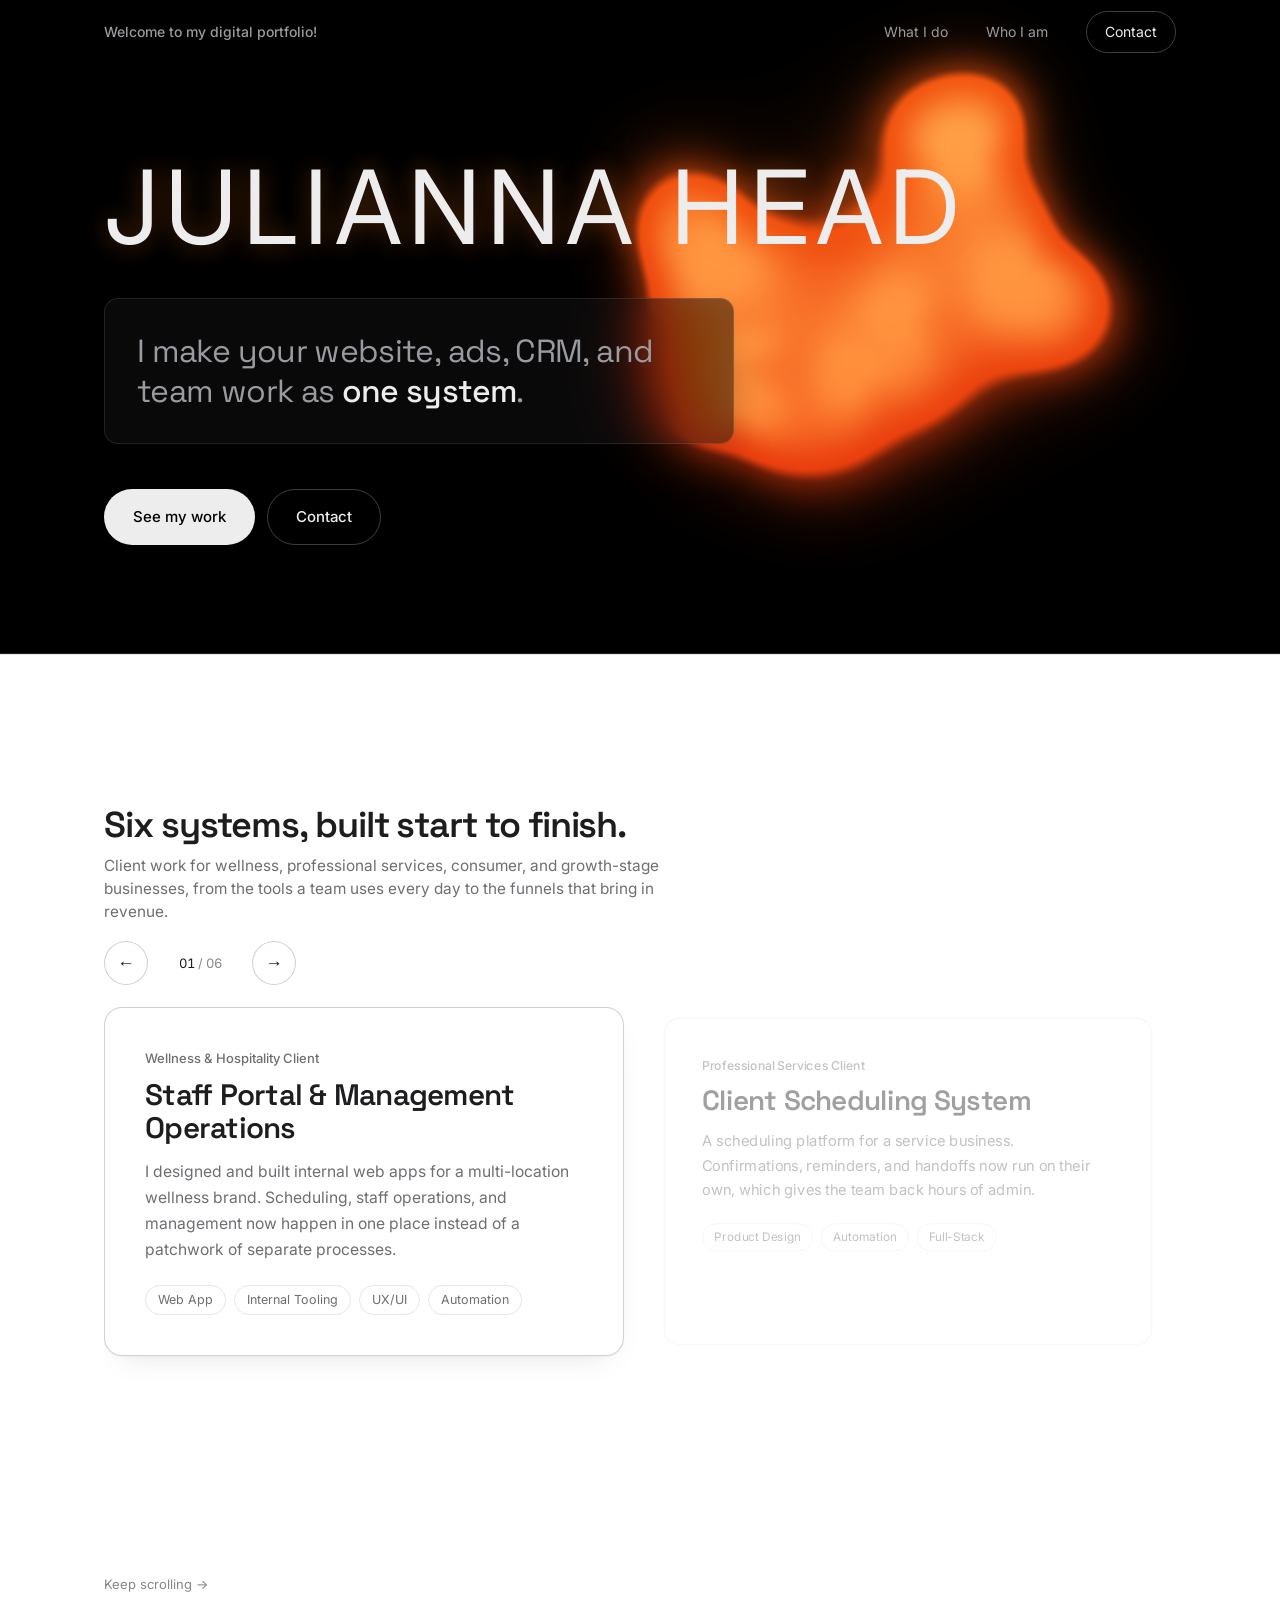
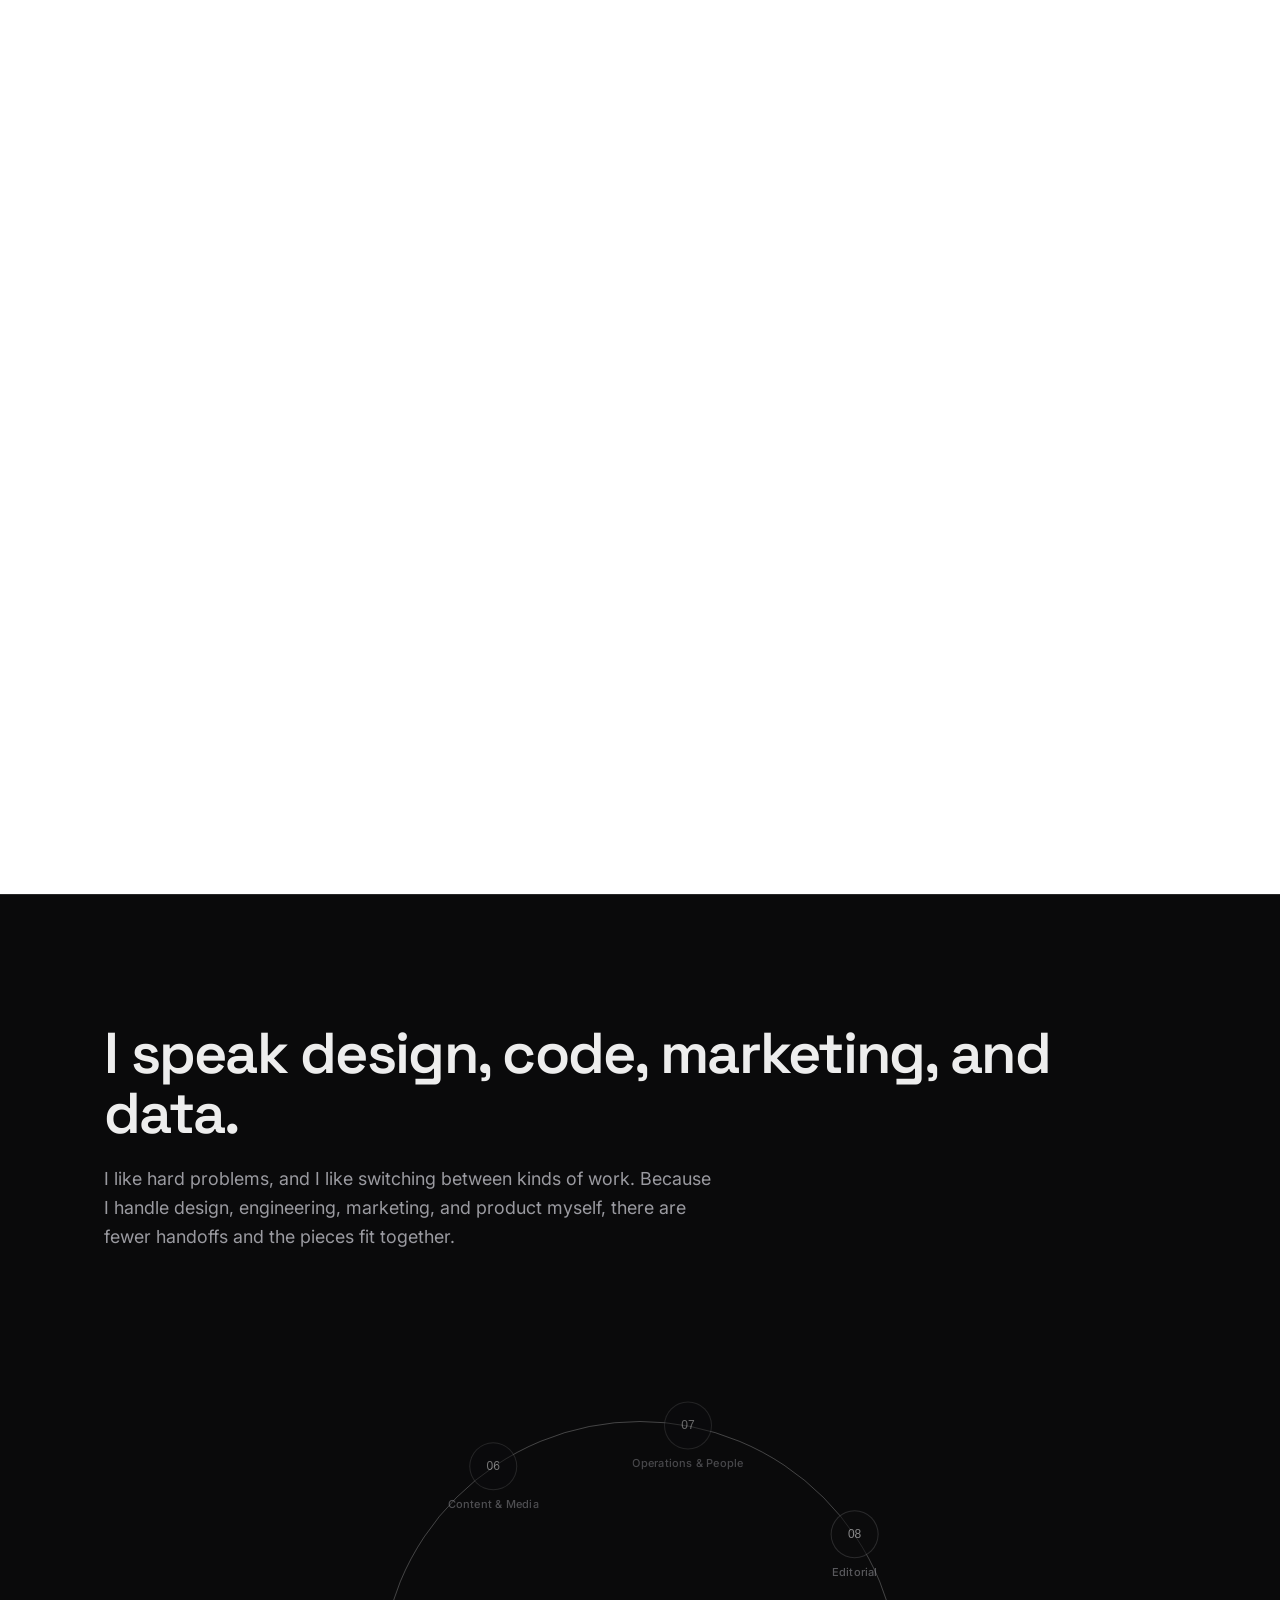
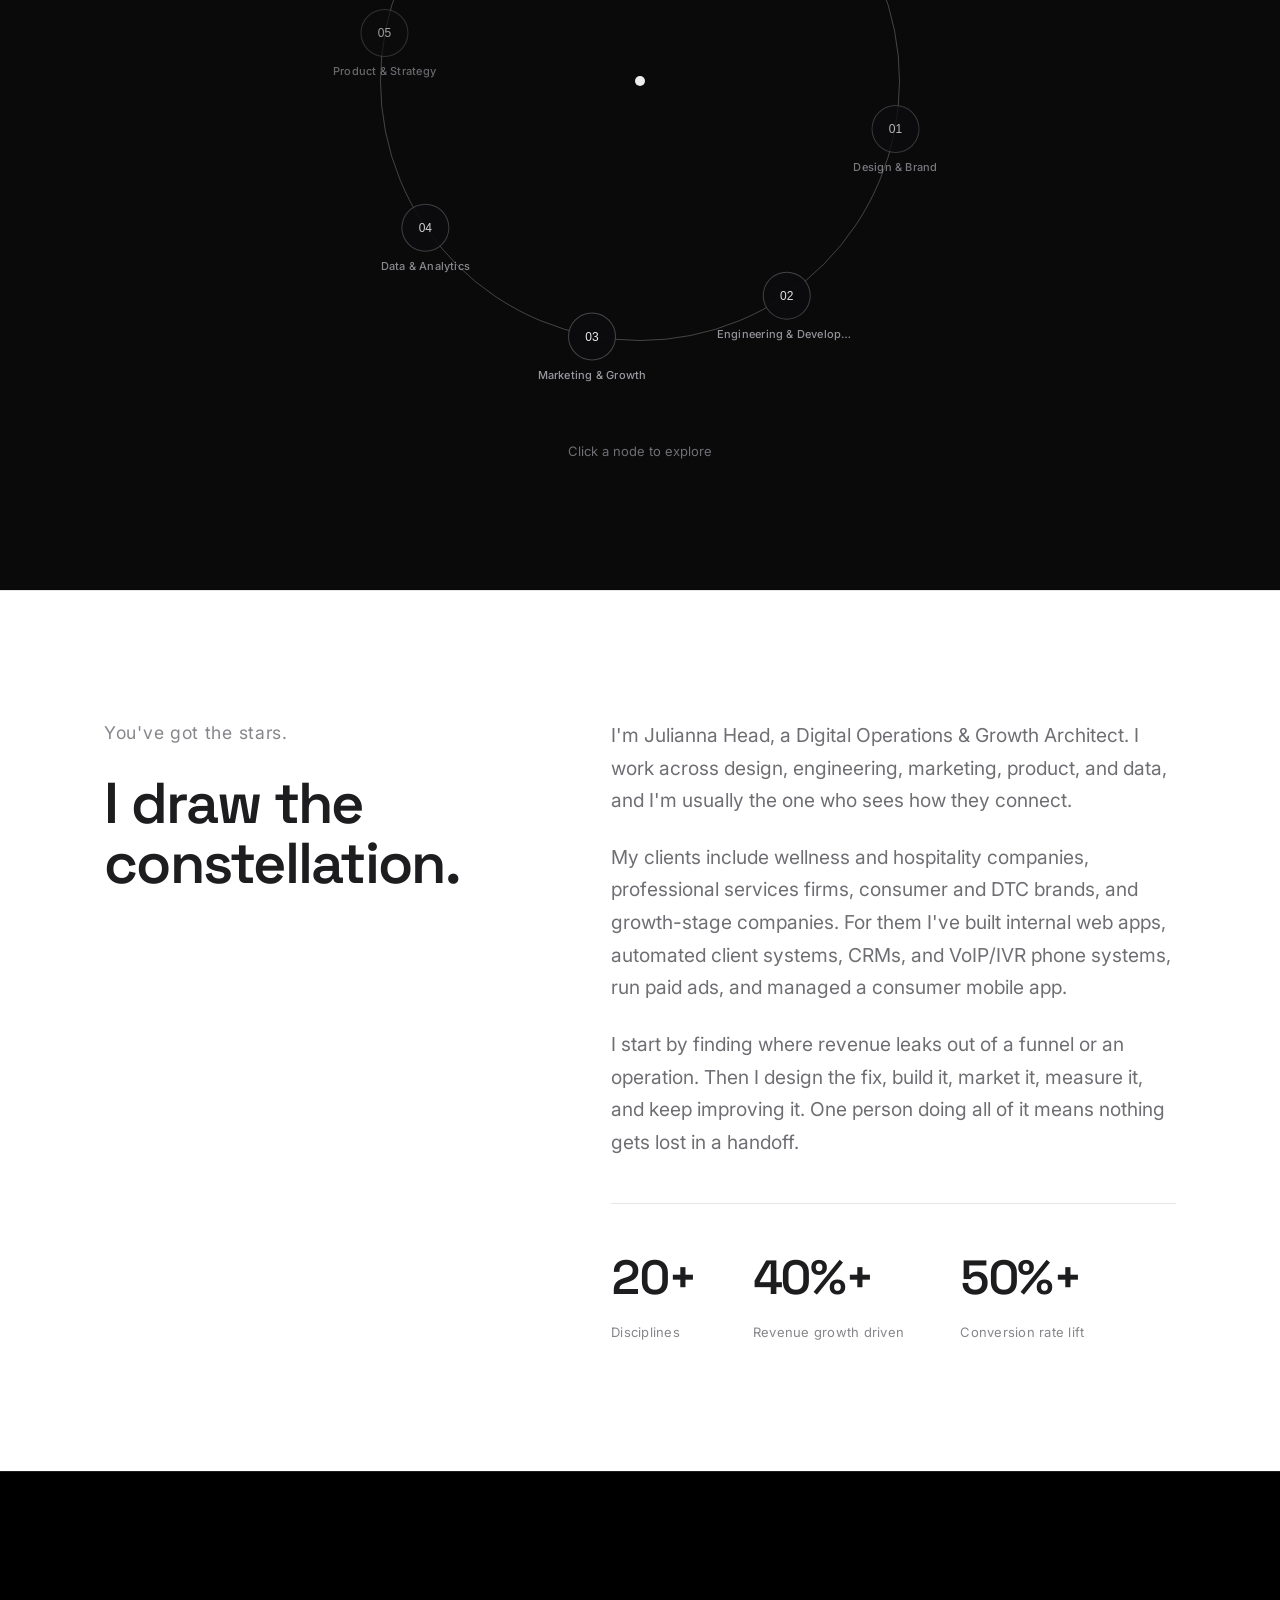
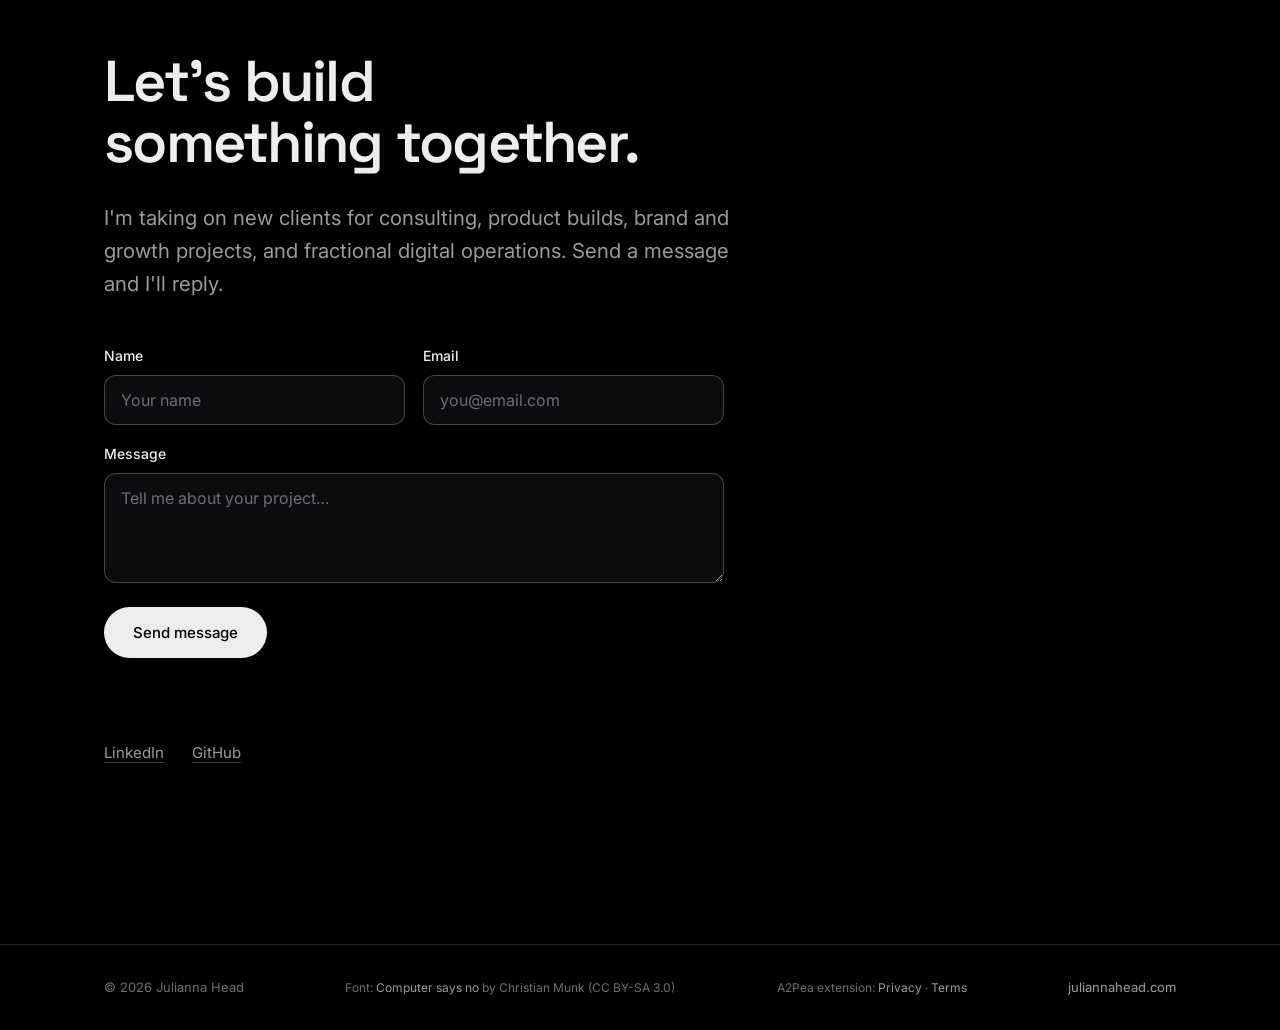
==== index.html @ 1d0c07b4 "Add A2Pea extension privacy and terms pages with subtle footer links Co-Authored-By: Claude Opus 5.5" ====
<!DOCTYPE html>
<html lang="en">
<head>
  <meta charset="UTF-8" />
  <meta name="viewport" content="width=device-width, initial-scale=1.0" />
  <title>Julianna Head | Digital Operations & Growth Architect</title>
  <meta name="description" content="Julianna Head is a Digital Operations & Growth Architect. She works across design, engineering, marketing, product, and data, and connects a business's website, ads, CRM, and team into one system." />
  <meta name="theme-color" content="#000000" />
  <link rel="canonical" href="https://juliannahead.com/" />

  <!-- Open Graph -->
  <meta property="og:type" content="website" />
  <meta property="og:title" content="Julianna Head | Digital Operations & Growth Architect" />
  <meta property="og:description" content="I make your website, ads, CRM, and team work as one system." />
  <meta property="og:url" content="https://juliannahead.com" />

  <link rel="icon" href="favicon.svg" type="image/svg+xml" />

  <script type="application/ld+json">
  {
    "@context": "https://schema.org",
    "@type": "Person",
    "@id": "https://juliannahead.com/#julianna",
    "name": "Julianna Head",
    "url": "https://juliannahead.com",
    "jobTitle": "Digital Operations & Growth Architect",
    "description": "Julianna Head is a Digital Operations & Growth Architect who works across design, engineering, marketing, product, and data. She finds where revenue leaks out of funnels and operations, then designs, builds, markets, and measures the fix herself.",
    "knowsAbout": [
      "Web Development", "Web App Development", "Software Consulting", "Graphic Design",
      "Web Design", "App UI Design", "UI/UX Design", "Brand and Visual Systems",
      "Digital Marketing", "Search Engine Optimization (SEO)", "Answer Engine Optimization (AEO)",
      "Social Media Management", "Google Ads", "Meta Ads", "Lead Generation", "Sales Funnels",
      "Data Analysis", "Marketing Analytics", "Performance Analytics", "Digital Product Management",
      "Product Roadmapping", "Digital Operations", "CRM Architecture", "GoHighLevel",
      "Marketing Automation", "Lifecycle Automation", "VoIP and IVR Systems", "Content Creation",
      "Video Editing", "Videography", "Photography", "Hiring and Recruiting", "Grant and Book Editing"
    ],
    "hasOccupation": [
      { "@type": "Occupation", "name": "Web Developer" },
      { "@type": "Occupation", "name": "Software Engineer" },
      { "@type": "Occupation", "name": "Graphic Designer" },
      { "@type": "Occupation", "name": "UI/UX Designer" },
      { "@type": "Occupation", "name": "Digital Marketing Specialist" },
      { "@type": "Occupation", "name": "SEO Specialist" },
      { "@type": "Occupation", "name": "Data Analyst" },
      { "@type": "Occupation", "name": "Digital Product Manager" },
      { "@type": "Occupation", "name": "Consultant" },
      { "@type": "Occupation", "name": "Content Creator" }
    ],
    "sameAs": [
      "https://www.linkedin.com/in/juliannahead",
      "https://github.com/juliannahead"
    ],
    "worksFor": { "@id": "https://juliannahead.com/#business" }
  }
  </script>
  <script type="application/ld+json">
  {
    "@context": "https://schema.org",
    "@type": "ProfessionalService",
    "@id": "https://juliannahead.com/#business",
    "name": "Julianna Head, Digital Operations & Growth",
    "url": "https://juliannahead.com",
    "description": "Julianna Head is a Digital Operations & Growth Architect who works across design, engineering, marketing, product, and data. She finds where revenue leaks out of funnels and operations, then designs the fix, builds it, markets it, measures it, and keeps improving it, with no handoffs between agencies.",
    "founder": { "@id": "https://juliannahead.com/#julianna" },
    "slogan": "I make your website, ads, CRM, and team work as one system.",
    "priceRange": "$$",
    "areaServed": [
      { "@type": "Country", "name": "United States" },
      { "@type": "AdministrativeArea", "name": "Remote / Worldwide" }
    ],
    "knowsAbout": [
      "Web Development", "Web App Development", "UI/UX Design", "Branding",
      "SEO", "Digital Marketing", "Google Ads", "Meta Ads", "Lead Generation",
      "Data Analytics", "Product Management", "CRM Architecture", "GoHighLevel",
      "Marketing Automation", "VoIP and IVR Systems", "Content Creation"
    ],
    "hasOfferCatalog": {
      "@type": "OfferCatalog",
      "name": "Services",
      "itemListElement": [
        {
          "@type": "OfferCatalog",
          "name": "Design & Brand",
          "itemListElement": [
            { "@type": "Offer", "itemOffered": { "@type": "Service", "name": "Graphic Design" } },
            { "@type": "Offer", "itemOffered": { "@type": "Service", "name": "Web Design" } },
            { "@type": "Offer", "itemOffered": { "@type": "Service", "name": "App UI Design" } },
            { "@type": "Offer", "itemOffered": { "@type": "Service", "name": "Brand & Visual Systems" } }
          ]
        },
        {
          "@type": "OfferCatalog",
          "name": "Engineering & Development",
          "itemListElement": [
            { "@type": "Offer", "itemOffered": { "@type": "Service", "name": "Web Development" } },
            { "@type": "Offer", "itemOffered": { "@type": "Service", "name": "Web App Development" } },
            { "@type": "Offer", "itemOffered": { "@type": "Service", "name": "Software Consulting" } }
          ]
        },
        {
          "@type": "OfferCatalog",
          "name": "Marketing & Growth",
          "itemListElement": [
            { "@type": "Offer", "itemOffered": { "@type": "Service", "name": "Digital Marketing" } },
            { "@type": "Offer", "itemOffered": { "@type": "Service", "name": "Search Engine Optimization (SEO)" } },
            { "@type": "Offer", "itemOffered": { "@type": "Service", "name": "Social Media Management" } },
            { "@type": "Offer", "itemOffered": { "@type": "Service", "name": "Google & Meta Ads Management" } },
            { "@type": "Offer", "itemOffered": { "@type": "Service", "name": "Lead Generation" } }
          ]
        },
        {
          "@type": "OfferCatalog",
          "name": "Data & Analytics",
          "itemListElement": [
            { "@type": "Offer", "itemOffered": { "@type": "Service", "name": "Data Analysis" } },
            { "@type": "Offer", "itemOffered": { "@type": "Service", "name": "Marketing Analytics" } },
            { "@type": "Offer", "itemOffered": { "@type": "Service", "name": "Ads & Performance Analytics" } }
          ]
        },
        {
          "@type": "OfferCatalog",
          "name": "Product & Strategy",
          "itemListElement": [
            { "@type": "Offer", "itemOffered": { "@type": "Service", "name": "Digital Product Management" } },
            { "@type": "Offer", "itemOffered": { "@type": "Service", "name": "Consulting" } },
            { "@type": "Offer", "itemOffered": { "@type": "Service", "name": "Digital Operations" } },
            { "@type": "Offer", "itemOffered": { "@type": "Service", "name": "CRM & Systems Architecture" } }
          ]
        },
        {
          "@type": "OfferCatalog",
          "name": "Content & Media",
          "itemListElement": [
            { "@type": "Offer", "itemOffered": { "@type": "Service", "name": "Content Creation" } },
            { "@type": "Offer", "itemOffered": { "@type": "Service", "name": "Video Editing" } },
            { "@type": "Offer", "itemOffered": { "@type": "Service", "name": "Videography" } },
            { "@type": "Offer", "itemOffered": { "@type": "Service", "name": "Photography" } }
          ]
        },
        {
          "@type": "OfferCatalog",
          "name": "Operations & People",
          "itemListElement": [
            { "@type": "Offer", "itemOffered": { "@type": "Service", "name": "Hiring & Recruiting" } },
            { "@type": "Offer", "itemOffered": { "@type": "Service", "name": "Marketing Operations" } }
          ]
        },
        {
          "@type": "OfferCatalog",
          "name": "Editorial",
          "itemListElement": [
            { "@type": "Offer", "itemOffered": { "@type": "Service", "name": "Grant & Book Editing" } }
          ]
        }
      ]
    }
  }
  </script>
  <script type="application/ld+json">
  {
    "@context": "https://schema.org",
    "@type": "WebSite",
    "@id": "https://juliannahead.com/#website",
    "url": "https://juliannahead.com",
    "name": "Julianna Head",
    "description": "Julianna Head, Digital Operations & Growth Architect. She connects a business's website, ads, CRM, and team into one system.",
    "publisher": { "@id": "https://juliannahead.com/#julianna" }
  }
  </script>

  <!-- Fonts: Space Grotesk (display), Inter (body) -->
  <link rel="preconnect" href="https://fonts.googleapis.com" />
  <link rel="preconnect" href="https://fonts.gstatic.com" crossorigin />
  <link href="https://fonts.googleapis.com/css2?family=Space+Grotesk:wght@400;500;600;700&family=Inter:wght@300;400;500;600&display=swap" rel="stylesheet" />

  <link rel="stylesheet" href="styles.css?v=52" />
</head>
<body>
  <!-- Navigation -->
  <header class="nav" id="nav">
    <div class="nav__inner">
      <span class="nav__logo-mark">Welcome to my digital portfolio!</span>
      <nav class="nav__links" aria-label="Primary">
        <a href="#capabilities">What I do</a>
        <a href="#about">Who I am</a>
        <a href="#contact" class="nav__cta">Contact</a>
      </nav>
      <button class="nav__toggle" id="navToggle" aria-label="Toggle menu" aria-expanded="false">
        <span></span><span></span>
      </button>
    </div>
    <nav class="mobile-menu" id="mobileMenu" aria-label="Mobile">
      <a href="#capabilities">What I do</a>
      <a href="#about">Who I am</a>
      <a href="#contact" class="mobile-menu__cta">Contact</a>
    </nav>
  </header>

  <main id="top">
    <!-- Hero -->
    <section class="hero" id="intro">
      <canvas class="hero__blobs" id="heroBlobs" aria-hidden="true"></canvas>
      <div class="container hero__inner">
        <h1 class="hero__title reveal">Julianna Head</h1>
        <p class="hero__lede reveal">
          I make your website, ads, CRM, and team work as
          <strong>one system</strong>.
        </p>
        <div class="hero__actions reveal">
          <a href="#work" class="btn btn--primary">See my work</a>
          <a href="#contact" class="btn btn--ghost">Contact</a>
        </div>
      </div>
    </section>

    <!-- Featured -->
    <section class="work theme-light" id="work">
      <div class="work__pin-wrap" id="workPinWrap">
        <div class="work__pin" id="workPin">
          <div class="container">
            <div class="section-head reveal">
              <h2 class="section-title">Six systems, built start to finish.</h2>
              <p class="section-lede">
                Client work for wellness, professional services, consumer, and growth-stage
                businesses, from the tools a team uses every day to the funnels that bring in
                revenue.
              </p>
            </div>

            <div class="work__controls reveal" id="workAlign">
          <button type="button" class="work__btn" id="workPrev" aria-label="Previous project">
            <span aria-hidden="true">←</span>
          </button>
          <span class="work__counter mono" id="workCounter"><span id="workCurrent">01</span> / 06</span>
          <button type="button" class="work__btn" id="workNext" aria-label="Next project">
            <span aria-hidden="true">→</span>
          </button>
        </div>

        <div class="work__carousel reveal" id="workCarousel">
          <div class="work__viewport" id="workViewport" tabindex="0">
            <div class="work__track" id="workTrack" role="region" aria-label="Featured work projects" aria-live="polite">
          <article class="case-card is-active">
            <p class="case-card__client">Wellness &amp; Hospitality Client</p>
            <h3 class="case-card__title">Staff Portal &amp; Management Operations</h3>
            <p class="case-card__desc">
              I designed and built internal web apps for a multi-location wellness brand.
              Scheduling, staff operations, and management now happen in one place instead
              of a patchwork of separate processes.
            </p>
            <ul class="case-card__tags">
              <li>Web App</li><li>Internal Tooling</li><li>UX/UI</li><li>Automation</li>
            </ul>
          </article>

          <article class="case-card">
            <p class="case-card__client">Professional Services Client</p>
            <h3 class="case-card__title">Client Scheduling System</h3>
            <p class="case-card__desc">
              A scheduling platform for a service business. Confirmations, reminders, and
              handoffs now run on their own, which gives the team back hours of admin.
            </p>
            <ul class="case-card__tags">
              <li>Product Design</li><li>Automation</li><li>Full-Stack</li>
            </ul>
          </article>

          <article class="case-card">
            <p class="case-card__client">Growth-Stage Lifestyle Brand</p>
            <h3 class="case-card__title">GoHighLevel CRM Build</h3>
            <p class="case-card__desc">
              A new GoHighLevel CRM for a growing consumer brand, with pipelines and
              automations that follow each customer from first lead to repeat buyer.
            </p>
            <ul class="case-card__tags">
              <li>CRM Architecture</li><li>GoHighLevel</li><li>Lifecycle Automation</li>
            </ul>
          </article>

          <article class="case-card">
            <p class="case-card__client">Multi-Location Operations Client</p>
            <h3 class="case-card__title">VoIP &amp; IVR Phone System</h3>
            <p class="case-card__desc">
              A new VoIP phone system with IVR for a growing operations business. I mapped
              the call flows and routing so they can take more calls without hiring more
              people to answer them.
            </p>
            <ul class="case-card__tags">
              <li>Telephony</li><li>IVR Design</li><li>Ops Infrastructure</li>
            </ul>
          </article>

          <article class="case-card">
            <p class="case-card__client">B2C Lead Generation Client</p>
            <h3 class="case-card__title">Sales &amp; Marketing Funnels + Paid Ads</h3>
            <p class="case-card__desc">
              Funnels, lead generation, and Google &amp; Meta ads for a direct-to-consumer
              brand, tracked closely enough to see what every dollar of ad spend brings
              back.
            </p>
            <ul class="case-card__tags">
              <li>Funnels</li><li>Google &amp; Meta Ads</li><li>Lead Gen</li><li>Analytics</li>
            </ul>
          </article>

          <article class="case-card">
            <p class="case-card__client">Consumer Mobile Product Client</p>
            <h3 class="case-card__title">Mobile App, Product Management</h3>
            <p class="case-card__desc">
              I'm taking a consumer mobile app from concept toward launch. I own the roadmap
              and product direction, and keep design, engineering, and go-to-market moving
              together.
            </p>
            <ul class="case-card__tags">
              <li>Product Management</li><li>Roadmap</li><li>Mobile</li>
            </ul>
          </article>
          <div class="work__track-spacer" id="workTrackSpacer" aria-hidden="true"></div>
            </div>
          </div>
          <div class="work__progress" id="workProgress" aria-hidden="true">
            <div class="work__progress-bar" id="workProgressBar"></div>
          </div>
          <p class="work__hint reveal" id="workHint" aria-hidden="true">Keep scrolling →</p>
        </div>
          </div>
        </div>
      </div>
    </section>

    <!-- Capabilities -->
    <section class="capabilities" id="capabilities">
      <div class="container">
        <div class="section-head reveal">
          <h2 class="section-title">I speak design, code, marketing, and data.</h2>
          <p class="section-lede">
            I like hard problems, and I like switching between kinds of work. Because I
            handle design, engineering, marketing, and product myself, there are fewer
            handoffs and the pieces fit together.
          </p>
        </div>

        <div class="constellation reveal" id="skillsConstellation" aria-label="Interactive skills constellation">
          <div class="constellation__stage" id="constellationStage">
            <button type="button" class="constellation__backdrop" id="constellationBackdrop" aria-label="Close skill detail" tabindex="-1" hidden></button>
            <div class="constellation__orbit-ring" aria-hidden="true"></div>
            <div class="constellation__hub" aria-hidden="true">
              <span class="constellation__hub-dot"></span>
            </div>
            <div class="constellation__nodes" id="constellationNodes"></div>
            <aside class="constellation__detail" id="constellationDetail" aria-live="polite" hidden>
              <span class="constellation__detail-num mono" id="constellationDetailNum"></span>
              <h3 class="constellation__detail-title" id="constellationDetailTitle"></h3>
              <ul class="constellation__detail-list" id="constellationDetailList"></ul>
            </aside>
          </div>
          <p class="constellation__hint" id="constellationHint">Click a node to explore</p>
        </div>

        <div class="pillars pillars--fallback">
          <div class="pillar reveal">
            <span class="pillar__num mono">01</span>
            <h3 class="pillar__title">Design &amp; Brand</h3>
            <ul class="pillar__list">
              <li>Graphic Designer</li>
              <li>Web Designer</li>
              <li>App UI Designer</li>
              <li>Brand &amp; Visual Systems</li>
            </ul>
          </div>

          <div class="pillar reveal">
            <span class="pillar__num mono">02</span>
            <h3 class="pillar__title">Engineering &amp; Development</h3>
            <ul class="pillar__list">
              <li>Web Developer</li>
              <li>Engineer</li>
              <li>Software Consultant</li>
              <li>Web App Development</li>
            </ul>
          </div>

          <div class="pillar reveal">
            <span class="pillar__num mono">03</span>
            <h3 class="pillar__title">Marketing &amp; Growth</h3>
            <ul class="pillar__list">
              <li>Digital Marketing Specialist</li>
              <li>SEO Specialist</li>
              <li>Social Media Manager</li>
              <li>Google &amp; Meta Ads</li>
              <li>Lead Generation</li>
            </ul>
          </div>

          <div class="pillar reveal">
            <span class="pillar__num mono">04</span>
            <h3 class="pillar__title">Data &amp; Analytics</h3>
            <ul class="pillar__list">
              <li>Data Analyst</li>
              <li>Marketing Analyst</li>
              <li>Ads &amp; Performance Analytics</li>
            </ul>
          </div>

          <div class="pillar reveal">
            <span class="pillar__num mono">05</span>
            <h3 class="pillar__title">Product &amp; Strategy</h3>
            <ul class="pillar__list">
              <li>Digital Product Manager</li>
              <li>Consultant</li>
              <li>Digital Operations</li>
              <li>CRM &amp; Systems Architecture</li>
            </ul>
          </div>

          <div class="pillar reveal">
            <span class="pillar__num mono">06</span>
            <h3 class="pillar__title">Content &amp; Media</h3>
            <ul class="pillar__list">
              <li>Content Creator</li>
              <li>Video Editor</li>
              <li>Videographer</li>
              <li>Photographer</li>
            </ul>
          </div>

          <div class="pillar reveal">
            <span class="pillar__num mono">07</span>
            <h3 class="pillar__title">Operations &amp; People</h3>
            <ul class="pillar__list">
              <li>Hiring Manager</li>
              <li>Recruiter</li>
              <li>Marketing Specialist</li>
            </ul>
          </div>

          <div class="pillar reveal">
            <span class="pillar__num mono">08</span>
            <h3 class="pillar__title">Editorial</h3>
            <ul class="pillar__list">
              <li>Grant &amp; Book Editor</li>
            </ul>
          </div>
        </div>
      </div>
    </section>

    <!-- About -->
    <section class="about theme-light" id="about">
      <div class="container about__grid">
        <div class="about__left reveal">
          <p class="eyebrow about__eyebrow">You've got the stars.</p>
          <h2 class="section-title">I draw the constellation.</h2>
        </div>
        <div class="about__right reveal">
          <p>
            I'm Julianna Head, a Digital Operations &amp; Growth Architect. I work across
            design, engineering, marketing, product, and data, and I'm usually the one who
            sees how they connect.
          </p>
          <p>
            My clients include wellness and hospitality companies, professional services
            firms, consumer and DTC brands, and growth-stage companies. For them I've built
            internal web apps, automated client systems, CRMs, and VoIP/IVR phone systems,
            run paid ads, and managed a consumer mobile app.
          </p>
          <p>
            I start by finding where revenue leaks out of a funnel or an operation. Then I
            design the fix, build it, market it, measure it, and keep improving it. One
            person doing all of it means nothing gets lost in a handoff.
          </p>
          <div class="about__stats">
            <div class="stat">
              <span class="stat__num mono">20+</span>
              <span class="stat__label">Disciplines</span>
            </div>
            <div class="stat">
              <span class="stat__num mono">40%+</span>
              <span class="stat__label">Revenue growth driven</span>
            </div>
            <div class="stat">
              <span class="stat__num mono">50%+</span>
              <span class="stat__label">Conversion rate lift</span>
            </div>
          </div>
        </div>
      </div>
    </section>

    <!-- Contact -->
    <section class="contact" id="contact">
      <div class="container">
        <div class="contact__inner reveal">
          <h2 class="contact__title">Let's build<br />something together.</h2>
          <p class="contact__lede">
            I'm taking on new clients for consulting, product builds, brand and growth
            projects, and fractional digital operations. Send a message and I'll reply.
          </p>

          <form class="contact__form" id="contactForm" action="https://api.web3forms.com/submit" method="POST">
            <input type="hidden" name="access_key" value="3c9ba3b2-9cbc-49cf-b951-2699742b1b60" />
            <input type="hidden" name="subject" value="New message from juliannahead.com" />
            <input type="hidden" name="from_name" value="juliannahead.com" />
            <!-- honeypot -->
            <input type="checkbox" name="botcheck" class="hidden-field" tabindex="-1" autocomplete="off" />

            <div class="form-row">
              <label class="field">
                <span class="field__label">Name</span>
                <input type="text" name="name" required autocomplete="name" placeholder="Your name" />
              </label>
              <label class="field">
                <span class="field__label">Email</span>
                <input type="email" name="email" required autocomplete="email" placeholder="you@email.com" />
              </label>
            </div>
            <label class="field">
              <span class="field__label">Message</span>
              <textarea name="message" rows="4" required placeholder="Tell me about your project…"></textarea>
            </label>

            <button type="submit" class="btn btn--primary contact__submit">Send message</button>
            <p class="form-status" id="formStatus" role="status" aria-live="polite"></p>
          </form>

          <div class="contact__socials">
            <a href="https://www.linkedin.com/in/juliannahead" target="_blank" rel="noopener noreferrer" aria-label="LinkedIn">LinkedIn</a>
            <a href="https://github.com/juliannahead" target="_blank" rel="noopener noreferrer" aria-label="GitHub">GitHub</a>
          </div>
        </div>
      </div>
    </section>
  </main>

  <footer class="footer">
    <div class="container footer__inner">
      <span>© <span id="year"></span> Julianna Head</span>
      <span class="footer__credit">Font: <a href="https://fontstruct.com/fontstructions/show/954016" target="_blank" rel="noopener noreferrer">Computer says no</a> by Christian Munk (CC BY-SA 3.0)</span>
      <span class="footer__credit">A2Pea extension: <a href="/a2pea/privacy/">Privacy</a> · <a href="/a2pea/terms/">Terms</a></span>
      <span class="footer__domain">juliannahead.com</span>
    </div>
  </footer>

  <script src="script.js?v=33"></script>
</body>
</html>
---- styles.css ----
/* ============================================================
   Julianna Head Portfolio
   Dark, minimal, a little emo Y2K
   ============================================================ */

:root {
  /* Palette — dark, black with a bright orange accent (light sections override below) */
  --black: #000000;         /* page background */
  --ink: #ededed;           /* primary text */
  --ink-2: #111113;
  --surface: #0a0a0b;
  --card: #0c0c0e;          /* cards, inputs, panels */
  --line: rgba(255, 255, 255, 0.12);
  --line-strong: rgba(255, 255, 255, 0.24);
  --white: #ededed;         /* primary text alias used across components */
  --grey: #9a9aa0;
  --grey-dim: #6e6e74;
  --bg-2: #0a0a0b;
  --accent: #ff7a1a;        /* bright orange like the lava: links, focus, highlights */
  --accent-glow: rgba(255, 122, 26, 0.35);
  --shadow: 0 0 0 1px rgba(255, 122, 26, 0.25), 0 14px 40px -18px rgba(255, 122, 26, 0.45);

  /* Type */
  --font-display: "Space Grotesk", system-ui, sans-serif;
  --font-body: "Inter", system-ui, -apple-system, sans-serif;


  /* Layout */
  --maxw: 1200px;
  --pad: clamp(20px, 5vw, 80px);
  --nav-h: 64px;
  --radius: 18px;

  /* Motion */
  --ease: cubic-bezier(0.16, 1, 0.3, 1);
}

/* White sections with black text, alternating with the black ones */
.theme-light {
  --black: #ffffff;
  --ink: #1d1d1f;
  --white: #1d1d1f;
  --ink-2: #f5f5f7;
  --surface: #fbfbfd;
  --card: #ffffff;
  --line: rgba(0, 0, 0, 0.10);
  --line-strong: rgba(0, 0, 0, 0.18);
  --grey: #6e6e73;
  --grey-dim: #86868b;
  --bg-2: #f5f5f7;
  --shadow: 0 1px 2px rgba(29, 29, 31, 0.04), 0 12px 32px -18px rgba(29, 29, 31, 0.18);
  background: var(--black);
  color: var(--ink);
}

/* Reset */
*, *::before, *::after { box-sizing: border-box; margin: 0; padding: 0; }

html {
  scroll-behavior: smooth;
  -webkit-font-smoothing: antialiased;
  text-rendering: optimizeLegibility;
}

body {
  font-family: var(--font-body);
  background: var(--black);
  color: var(--white);
  font-weight: 400;
  line-height: 1.6;
  overflow-x: clip;
}

body.menu-open { overflow: hidden; }

@media (prefers-reduced-motion: reduce) {
  html { scroll-behavior: auto; }
  *, *::before, *::after { animation: none !important; transition: none !important; }
}

a { color: inherit; text-decoration: none; }

::selection { background: var(--accent); color: #000000; }
ul { list-style: none; }

.container {
  width: 100%;
  max-width: var(--maxw);
  margin: 0 auto;
  padding-inline: var(--pad);
}

.mono { font-variant-numeric: tabular-nums; }

/* Eyebrow label */
.eyebrow {
  margin-bottom: 22px;
  display: inline-block;
}

/* Section headings */
.section-title {
  font-family: var(--font-display);
  font-weight: 600;
  font-size: clamp(2rem, 5vw, 3.6rem);
  line-height: 1.05;
  letter-spacing: -0.03em;
}

.section-lede {
  color: var(--grey);
  font-size: clamp(1rem, 1.4vw, 1.18rem);
  max-width: 56ch;
  margin-top: 22px;
}

.section-head { margin-bottom: clamp(48px, 7vw, 96px); }

/* ============================================================
   Navigation
   ============================================================ */
.nav {
  position: fixed;
  top: 0; left: 0; right: 0;
  z-index: 100;
  transition: background 0.4s var(--ease);
}
.nav.is-scrolled {
  background: rgba(0, 0, 0, 0.72);
  backdrop-filter: saturate(180%) blur(20px);
  -webkit-backdrop-filter: saturate(180%) blur(20px);
}
.nav__inner {
  max-width: var(--maxw);
  margin: 0 auto;
  padding: 0 var(--pad);
  height: var(--nav-h);
  display: flex;
  align-items: center;
  justify-content: space-between;
}
.nav__logo-mark {
  font-weight: 500;
  font-size: 14px;
  color: var(--grey);
  text-transform: none;
  white-space: nowrap;
  cursor: default;
  user-select: none;
}

.nav__links {
  display: flex;
  align-items: center;
  gap: 38px;
}
.nav__links a {
  font-size: 14px;
  color: var(--grey);
  transition: color 0.25s var(--ease);
  position: relative;
}
.nav__links a:hover { color: var(--white); }
.nav__cta {
  border: 1px solid var(--line-strong);
  padding: 9px 18px;
  border-radius: 999px;
  color: var(--white) !important;
  transition: background 0.3s var(--ease), border-color 0.3s var(--ease);
}
.nav__cta:hover { background: var(--white); color: var(--black) !important; border-color: var(--white); }

.nav__toggle {
  display: none;
  flex-direction: column;
  gap: 5px;
  background: none;
  border: 0;
  cursor: pointer;
  padding: 8px;
}
.nav__toggle span {
  width: 22px; height: 1.5px;
  background: var(--white);
  transition: transform 0.3s var(--ease), opacity 0.3s var(--ease);
}
.nav__toggle.is-open span:nth-child(1) { transform: translateY(3.25px) rotate(45deg); }
.nav__toggle.is-open span:nth-child(2) { transform: translateY(-3.25px) rotate(-45deg); }

/* Mobile menu */
.mobile-menu {
  position: fixed;
  top: var(--nav-h);
  left: 0;
  right: 0;
  background: rgba(0, 0, 0, 0.96);
  backdrop-filter: blur(20px);
  -webkit-backdrop-filter: blur(20px);
  display: flex;
  flex-direction: column;
  padding: 8px var(--pad) 24px;
  transform: translateY(-100%);
  transition: transform 0.45s var(--ease), visibility 0.45s var(--ease);
  z-index: 99;
  visibility: hidden;
  pointer-events: none;
  border-bottom: 1px solid transparent;
}
.mobile-menu.is-open {
  transform: translateY(0);
  visibility: visible;
  pointer-events: auto;
  border-bottom-color: var(--line);
}
.mobile-menu a {
  font-family: var(--font-display);
  font-size: 1.35rem;
  font-weight: 500;
  padding: 18px 0;
  border-bottom: 1px solid var(--line);
  color: var(--ink);
  letter-spacing: -0.02em;
}
.mobile-menu a:last-of-type { border-bottom: 0; }
.mobile-menu__cta {
  margin-top: 16px;
  padding: 14px 22px !important;
  border: 1px solid var(--line-strong) !important;
  border-radius: 999px;
  font-family: var(--font-display);
  font-size: 1.35rem !important;
  font-weight: 500;
  letter-spacing: -0.02em;
  text-align: center;
  align-self: flex-start;
}
.mobile-menu__cta:hover {
  background: var(--ink);
  color: var(--black) !important;
  border-color: var(--ink) !important;
}

/* ============================================================
   Hero
   ============================================================ */
.hero {
  position: relative;
  overflow: hidden;
  padding: calc(var(--nav-h) + clamp(56px, 10vh, 96px)) 0 clamp(72px, 12vh, 128px);
  background: #000;
  border-bottom: 1px solid var(--line);
}

/* Lava lamp blobs: WebGL canvas behind the hero copy (see script.js) */
.hero__blobs {
  position: absolute;
  inset: 0;
  width: 100%;
  height: 100%;
  display: block;
  opacity: 0;
  transition: opacity 1.2s var(--ease);
}
.hero__blobs.is-ready { opacity: 1; }
@media (max-width: 860px) {
  .hero__blobs.is-ready { opacity: 0.45; } /* sits behind the copy on small screens */
}
.hero.is-grab { cursor: grab; user-select: none; }
.hero.is-dragging { cursor: grabbing; user-select: none; }

.hero__inner { position: relative; }

.hero__inner {
  display: flex;
  flex-direction: column;
  align-items: flex-start;
}

@font-face {
  font-family: "ComputerSaysNoHero";
  src: url("fonts/computer-says-no.otf") format("opentype");
  font-weight: 400;
  font-style: normal;
  font-display: swap;
}

.hero__title {
  font-family: "ComputerSaysNoHero", var(--font-body);
  font-weight: 400;
  font-size: clamp(2.75rem, 8vw, 6.5rem);
  line-height: 1.05;
  letter-spacing: 0.06em;
  margin: 0;
  color: var(--ink);
  text-transform: uppercase;
  text-shadow: 0 0 24px var(--accent-glow);
}

.hero__lede {
  font-family: var(--font-display);
  font-weight: 400;
  font-size: clamp(1.35rem, 2.6vw, 2rem);
  line-height: 1.25;
  letter-spacing: -0.02em;
  max-width: 30ch;
  margin-top: clamp(24px, 4vh, 40px);
  color: var(--grey);
  /* Dark frosted glass: the blobs blur through when they drift behind it */
  padding: clamp(22px, 3vw, 32px);
  background: rgba(18, 18, 20, 0.5);
  border: 1px solid rgba(255, 255, 255, 0.1);
  border-radius: 14px;
  -webkit-backdrop-filter: blur(22px) saturate(140%);
  backdrop-filter: blur(22px) saturate(140%);
  box-shadow: 0 24px 60px -30px rgba(0, 0, 0, 0.8);
}
.hero__lede strong { color: var(--ink); font-weight: 500; }


.hero__actions {
  display: flex;
  flex-wrap: wrap;
  gap: 12px;
  margin-top: clamp(32px, 5vh, 48px);
}

/* Buttons */
.btn {
  font-family: var(--font-body);
  font-size: 15px;
  font-weight: 500;
  padding: 15px 28px;
  border-radius: 999px;
  transition: transform 0.3s var(--ease), background 0.3s var(--ease), border-color 0.3s var(--ease), color 0.3s var(--ease);
  border: 1px solid transparent;
  cursor: pointer;
  display: inline-block;
}
.btn--primary { background: var(--white); color: var(--black); }
.btn--primary:hover { transform: translateY(-1px); background: var(--accent); color: #000000; }
.btn:active { transform: translateY(0) scale(0.98); }
.btn--ghost { border-color: var(--line-strong); color: var(--white); }
.btn--ghost:hover { transform: translateY(-1px); border-color: var(--white); }

/* ============================================================
   Work / Cases — scroll-pinned slider (desktop) + swipe (mobile)
   ============================================================ */
.work {
  padding: clamp(70px, 10vw, 140px) 0 0;
  border-top: 1px solid var(--line);
  scroll-margin-top: var(--nav-h);
}

.work__pin-wrap {
  position: relative;
  padding-bottom: clamp(48px, 8vw, 80px);
}

.work__pin {
  padding: 0 0 clamp(24px, 4vw, 40px);
}

.work__pin .section-head {
  margin-bottom: clamp(16px, 2.5vw, 24px);
}

.work.work--scroll-pin {
  padding-bottom: 0;
}

.work.work--scroll-pin .work__pin-wrap {
  padding-bottom: 0;
}

.work.work--scroll-pin .work__pin {
  position: sticky;
  top: var(--nav-h);
  z-index: 3;
  background: var(--black);
  height: calc(100svh - var(--nav-h));
  max-height: calc(100svh - var(--nav-h));
  display: flex;
  flex-direction: column;
  justify-content: flex-start;
  padding: clamp(16px, 2.5vw, 24px) 0 clamp(16px, 2.5vw, 24px);
  overflow: hidden;
}

.work.work--scroll-pin .work__pin > .container {
  width: 100%;
  flex: 1;
  min-height: 0;
  display: flex;
  flex-direction: column;
}

.work.work--scroll-pin .work__pin .section-head {
  margin-bottom: clamp(12px, 2vw, 18px);
  flex-shrink: 0;
}

.work.work--scroll-pin .work__pin .section-head .eyebrow {
  margin-bottom: 10px;
}

.work.work--scroll-pin .work__pin .section-title {
  font-size: clamp(1.5rem, 3.5vw, 2.25rem);
}

.work.work--scroll-pin .work__pin .section-lede {
  font-size: clamp(0.88rem, 1.4vw, 0.96rem);
  line-height: 1.5;
  margin-top: 10px;
}

.work.work--scroll-pin .work__controls {
  flex-shrink: 0;
  margin-bottom: clamp(12px, 2vw, 18px);
}

.work.work--scroll-pin .work__carousel {
  flex: 1;
  min-height: 0;
  display: flex;
  flex-direction: column;
}

.work.work--scroll-pin .work__viewport {
  flex: 1;
  min-height: 0;
}

.work.work--scroll-pin .work__progress,
.work.work--scroll-pin .work__hint {
  flex-shrink: 0;
}

.work.work--scroll-pin .case-card {
  max-height: 100%;
  overflow: auto;
}

.work__controls {
  display: flex;
  align-items: center;
  gap: 16px;
  margin-top: 0;
  margin-bottom: clamp(16px, 2.5vw, 24px);
}

.work__btn {
  width: 44px;
  height: 44px;
  border-radius: 999px;
  border: 1px solid var(--line-strong);
  background: var(--card);
  color: var(--ink);
  font-size: 1.1rem;
  cursor: pointer;
  display: grid;
  place-items: center;
  transition: transform 0.3s var(--ease), border-color 0.3s var(--ease), background 0.3s var(--ease), color 0.3s var(--ease);
}
.work__btn:hover:not(:disabled) {
  transform: translateY(-2px);
  border-color: var(--ink);
  background: var(--ink);
  color: var(--black);
}
.work__btn:disabled {
  opacity: 0.35;
  cursor: default;
}

.work__counter {
  font-size: 13px;
  font-variant-numeric: tabular-nums;
  color: var(--grey-dim);
  min-width: 4.5rem;
  text-align: center;
}
.work__counter #workCurrent { color: var(--ink); }

.work__carousel {
  position: relative;
  scroll-margin-top: calc(var(--nav-h) + 16px);
}

.work__viewport {
  overflow: hidden;
  width: 100%;
  cursor: grab;
  touch-action: pan-y;
  outline: none;
  container-type: inline-size;
  container-name: work-carousel;
  padding-right: 2px;
}
.work__viewport.is-dragging {
  cursor: grabbing;
  user-select: none;
}
.work__track.is-dragging {
  transition: none !important;
  cursor: grabbing;
}
.work__viewport:focus-visible {
  box-shadow: inset 0 0 0 2px rgba(255, 122, 26, 0.6);
  border-radius: var(--radius);
}

.work__track {
  display: flex;
  gap: clamp(16px, 2vw, 24px);
  padding: 4px 0 8px;
  will-change: transform;
  transition: transform 0.55s var(--ease);
}

.work__track-spacer {
  flex: 0 0 0;
  width: 0;
  height: 1px;
  pointer-events: none;
}

.work__hint {
  margin-top: 16px;
  font-size: 13px;
  color: var(--grey-dim);
}

.work__progress {
  margin: 8px 0 0;
  padding: 0;
}
.work__progress-bar {
  height: 2px;
  width: 0%;
  border-radius: 999px;
  background: var(--ink);
  transition: width 0.55s var(--ease);
}

.case-card {
  flex: 0 0 min(520px, calc(100cqw - 16px));
  max-width: min(520px, calc(100cqw - 16px));
  box-sizing: border-box;
  background: var(--card);
  border: 1px solid var(--line);
  border-radius: var(--radius);
  padding: clamp(28px, 4vw, 40px);
  position: relative;
  overflow: hidden;
  opacity: 0.42;
  transform: scale(0.94);
  transition:
    opacity 0.55s var(--ease),
    transform 0.55s var(--ease),
    box-shadow 0.55s var(--ease),
    border-color 0.55s var(--ease);
}
.case-card::before {
  content: "";
  position: absolute;
  top: 0;
  left: 0;
  right: 0;
  height: 3px;
  background: var(--ink);
  opacity: 0;
  transition: opacity 0.45s var(--ease);
}
.case-card.is-active {
  opacity: 1;
  transform: scale(1);
  border-color: var(--line-strong);
  box-shadow: var(--shadow);
}

.case-card__client {
  font-size: 13px;
  font-weight: 500;
  color: var(--grey);
  margin-bottom: 10px;
}
.case-card__title {
  font-family: var(--font-display);
  font-weight: 600;
  font-size: clamp(1.35rem, 2.8vw, 1.85rem);
  letter-spacing: -0.025em;
  line-height: 1.12;
  transition: color 0.3s var(--ease);
}
.case-card__desc {
  color: var(--grey);
  margin-top: 14px;
  font-size: 0.98rem;
  line-height: 1.65;
}
.case-card__tags {
  display: flex;
  flex-wrap: wrap;
  gap: 8px;
  margin-top: 22px;
}
.case-card__tags li {
  font-size: 12.5px;
  color: var(--grey);
  border: 1px solid var(--line);
  padding: 4px 12px;
  border-radius: 999px;
}

/* ============================================================
   Capabilities / Pillars
   ============================================================ */
.capabilities {
  padding: clamp(70px, 10vw, 140px) 0;
  background: var(--bg-2);
  border-top: 1px solid var(--line);
}
.pillars {
  display: grid;
  grid-template-columns: repeat(auto-fill, minmax(280px, 1fr));
  gap: 1px;
  background: var(--line);
  border: 1px solid var(--line);
  border-radius: var(--radius);
  overflow: hidden;
}
.pillar {
  background: var(--card);
  padding: clamp(28px, 3vw, 40px);
  transition: background 0.4s var(--ease), box-shadow 0.4s var(--ease), transform 0.4s var(--ease);
  position: relative;
}
.pillar:hover {
  background: var(--card);
  box-shadow: var(--shadow);
  transform: translateY(-2px);
}
.pillar__num {
  font-size: 12px;
  color: var(--grey-dim);
  letter-spacing: 0.1em;
}
.pillar__title {
  font-family: var(--font-display);
  font-weight: 600;
  font-size: 1.3rem;
  letter-spacing: -0.02em;
  margin: 16px 0 18px;
}
.pillar__list li {
  color: var(--grey);
  font-size: 0.96rem;
  padding: 7px 0;
  border-top: 1px solid var(--line);
  transition: color 0.25s var(--ease), padding-left 0.25s var(--ease);
}
.pillar__list li:hover { color: var(--white); padding-left: 6px; }

/* Skills constellation — desktop interactive orbit */
.constellation {
  display: none;
  margin-top: clamp(36px, 5vw, 56px);
}
.constellation__stage {
  position: relative;
  width: 100%;
  min-height: clamp(520px, 62vw, 680px);
  display: flex;
  align-items: center;
  justify-content: center;
  margin-inline: auto;
  max-width: 920px;
}
.constellation__backdrop {
  position: absolute;
  inset: 0;
  z-index: 5;
  border: 0;
  background: transparent;
  cursor: default;
  padding: 0;
}
.constellation__orbit-ring {
  position: absolute;
  width: min(72vw, 520px);
  height: min(72vw, 520px);
  border-radius: 50%;
  border: 1px solid var(--line-strong);
  pointer-events: none;
}
.constellation__hub {
  position: absolute;
  z-index: 2;
  display: flex;
  flex-direction: column;
  align-items: center;
  gap: 10px;
  pointer-events: none;
}
.constellation__hub-dot {
  width: 10px;
  height: 10px;
  border-radius: 50%;
  background: var(--ink);
}
.constellation__hub-label {
  font-size: 11px;
  letter-spacing: 0.18em;
  text-transform: uppercase;
  color: var(--grey-dim);
}
.constellation__nodes {
  position: absolute;
  inset: 0;
  z-index: 3;
}
.constellation__node {
  position: absolute;
  left: 50%;
  top: 50%;
  width: 48px;
  height: 48px;
  margin: -24px 0 0 -24px;
  border-radius: 50%;
  border: 1px solid var(--line-strong);
  background: var(--card);
  color: var(--ink);
  font-size: 12px;
  font-variant-numeric: tabular-nums;
  cursor: pointer;
  display: flex;
  align-items: center;
  justify-content: center;
  transition:
    border-color 0.35s var(--ease),
    background 0.35s var(--ease),
    color 0.35s var(--ease),
    box-shadow 0.35s var(--ease),
    transform 0.05s linear;
  box-shadow: none;
}
.constellation__node:hover {
  border-color: var(--ink);
  box-shadow: var(--shadow);
}
.constellation__node.is-active {
  border-color: var(--ink);
  background: var(--ink);
  color: var(--black);
  box-shadow: var(--shadow);
}
.constellation__node-label {
  position: absolute;
  top: calc(100% + 8px);
  left: 50%;
  transform: translateX(-50%);
  white-space: nowrap;
  font-family: var(--font-body);
  font-size: 11px;
  font-weight: 500;
  letter-spacing: 0.02em;
  color: var(--grey);
  pointer-events: none;
  max-width: 140px;
  overflow: hidden;
  text-overflow: ellipsis;
}
.constellation__node.is-active .constellation__node-label {
  color: var(--ink);
  font-weight: 600;
}
.constellation__detail {
  position: absolute;
  left: 50%;
  bottom: clamp(8px, 2vw, 24px);
  transform: translateX(-50%);
  z-index: 10;
  width: min(320px, calc(100% - 32px));
  background: var(--card);
  border: 1px solid var(--line-strong);
  border-radius: var(--radius);
  padding: clamp(20px, 3vw, 28px);
  box-shadow: var(--shadow);
}
.constellation__detail-num {
  font-size: 12px;
  color: var(--grey-dim);
  letter-spacing: 0.1em;
}
.constellation__detail-title {
  font-family: var(--font-display);
  font-weight: 600;
  font-size: 1.15rem;
  letter-spacing: -0.02em;
  margin: 10px 0 14px;
}
.constellation__detail-list li {
  color: var(--grey);
  font-size: 0.92rem;
  padding: 6px 0;
  border-top: 1px solid var(--line);
}
.constellation__hint {
  text-align: center;
  margin-top: 20px;
  font-size: 13px;
  color: var(--grey-dim);
}

@media (min-width: 861px) {
  .constellation { display: block; }
  .pillars--fallback { display: none; }
}

@media (max-width: 860px) {
  .constellation { display: none !important; }
  .pillars--fallback { display: grid; }
}

/* ============================================================
   About
   ============================================================ */
.about { padding: clamp(70px, 10vw, 140px) 0; border-top: 1px solid var(--line); }
.about__grid {
  display: grid;
  grid-template-columns: 0.85fr 1.15fr;
  gap: clamp(40px, 7vw, 100px);
  align-items: start;
}
.about__left .section-title { margin-top: 4px; }
.about__eyebrow {
  text-transform: none;
  letter-spacing: 0.04em;
  font-family: var(--font-body);
  font-size: clamp(0.95rem, 1.4vw, 1.1rem);
  font-weight: 400;
  color: var(--grey-dim);
}
.about__right p {
  color: var(--grey);
  font-size: clamp(1.05rem, 1.5vw, 1.25rem);
  margin-bottom: 24px;
  line-height: 1.7;
}
.about__right p strong { color: var(--white); font-weight: 500; }
.about__stats {
  display: flex;
  flex-wrap: wrap;
  gap: clamp(28px, 5vw, 56px);
  margin-top: 44px;
  padding-top: 36px;
  border-top: 1px solid var(--line);
}
.stat { display: flex; flex-direction: column; gap: 6px; }
.stat__num {
  font-size: clamp(2rem, 4vw, 3rem);
  font-weight: 600;
  font-family: var(--font-display);
  color: var(--ink);
  letter-spacing: -0.03em;
}
.stat__label {
  font-size: 13px; color: var(--grey-dim);
  letter-spacing: 0.02em;
}

/* ============================================================
   Contact
   ============================================================ */
.contact {
  padding: clamp(90px, 14vw, 200px) 0;
  border-top: 1px solid var(--line);
  position: relative;
  overflow: hidden;
}
.contact__inner { position: relative; z-index: 1; }
.contact__title {
  font-family: var(--font-display);
  font-weight: 600;
  font-size: clamp(2rem, 5vw, 3.6rem);
  line-height: 1.05;
  letter-spacing: -0.03em;
  margin-bottom: 30px;
}
.contact__lede {
  color: var(--grey);
  font-size: clamp(1.05rem, 1.6vw, 1.3rem);
  max-width: 50ch;
  margin-bottom: 44px;
}
/* Contact form (message box) */
.contact__form {
  margin-top: 44px;
  max-width: 620px;
}
.hidden-field {
  display: none !important;
}
.form-row {
  display: grid;
  grid-template-columns: 1fr 1fr;
  gap: 18px;
}
.field {
  display: flex;
  flex-direction: column;
  gap: 8px;
  margin-bottom: 18px;
}
.field__label {
  font-size: 14px;
  font-weight: 500;
  color: var(--ink);
}
.field input,
.field textarea {
  font-family: var(--font-body);
  font-size: 1rem;
  color: var(--ink);
  background: var(--card);
  border: 1px solid var(--line-strong);
  border-radius: 12px;
  padding: 14px 16px;
  width: 100%;
  transition: border-color 0.25s var(--ease), box-shadow 0.25s var(--ease);
  resize: vertical;
}
.field input::placeholder,
.field textarea::placeholder { color: var(--grey-dim); }
.field input:focus,
.field textarea:focus {
  outline: none;
  border-color: var(--accent);
  box-shadow: 0 0 0 4px rgba(255, 122, 26, 0.2);
}
.contact__submit { margin-top: 6px; }
.contact__submit:disabled { opacity: 0.6; cursor: default; }

.form-status {
  margin-top: 16px;
  font-size: 0.95rem;
  min-height: 1.2em;
}
.form-status.is-success { color: #1a7f47; }
.form-status.is-error { color: #c0392b; }

.contact__socials {
  display: flex; gap: 28px; margin-top: 48px;
}
.contact__socials a {
  font-size: 15px;
  color: var(--grey);
  text-decoration: underline;
  text-decoration-color: var(--line-strong);
  text-underline-offset: 4px;
  transition: color 0.25s var(--ease);
}
.contact__socials a:hover { color: var(--white); }

/* ============================================================
   Footer
   ============================================================ */
.footer { border-top: 1px solid var(--line); padding: 32px 0; }
.footer__inner {
  display: flex; justify-content: space-between; align-items: center;
  flex-wrap: wrap; gap: 12px;
}
.footer__inner { font-size: 13px; color: var(--grey-dim); }
.footer__credit {
  font-size: 12px;
  color: var(--grey-dim);
}
.footer__credit a {
  color: var(--grey);
  transition: color 0.25s var(--ease);
}
.footer__credit a:hover { color: var(--ink); }
.footer__domain { color: var(--grey); }

/* ============================================================
   Reveal animations
   ============================================================ */
.reveal {
  opacity: 0;
  transform: translateY(28px);
  transition: opacity 0.9s var(--ease), transform 0.9s var(--ease);
}
.reveal.is-visible { opacity: 1; transform: translateY(0); }

/* ============================================================
   Responsive
   ============================================================ */
@media (max-width: 860px) {
  .nav__links { display: none; }
  .nav__toggle { display: flex; }
  .nav__logo-mark {
    font-family: var(--font-body);
    font-size: 1rem;
    font-weight: 400;
    max-width: calc(100vw - 88px);
    overflow: hidden;
    text-overflow: ellipsis;
    white-space: nowrap;
  }
  .hero__title { letter-spacing: 0.04em; }
  .about__grid { grid-template-columns: 1fr; }
  .work__controls { margin-top: 0; }
}

@media (min-width: 861px) {
  .mobile-menu { display: none; }
}

@media (max-width: 620px) {
  .form-row { grid-template-columns: 1fr; gap: 0; }
}

@media (max-width: 520px) {
  .hero__main { gap: 16px; }
  .btn { text-align: center; }
  .contact__submit { width: 100%; }
  .contact__socials { flex-wrap: wrap; gap: 18px; }
  .about__stats {
    display: grid;
    grid-template-columns: 1fr 1fr;
    gap: 28px 20px;
  }
  .about__stats .stat:first-child { grid-column: 1 / -1; }
}
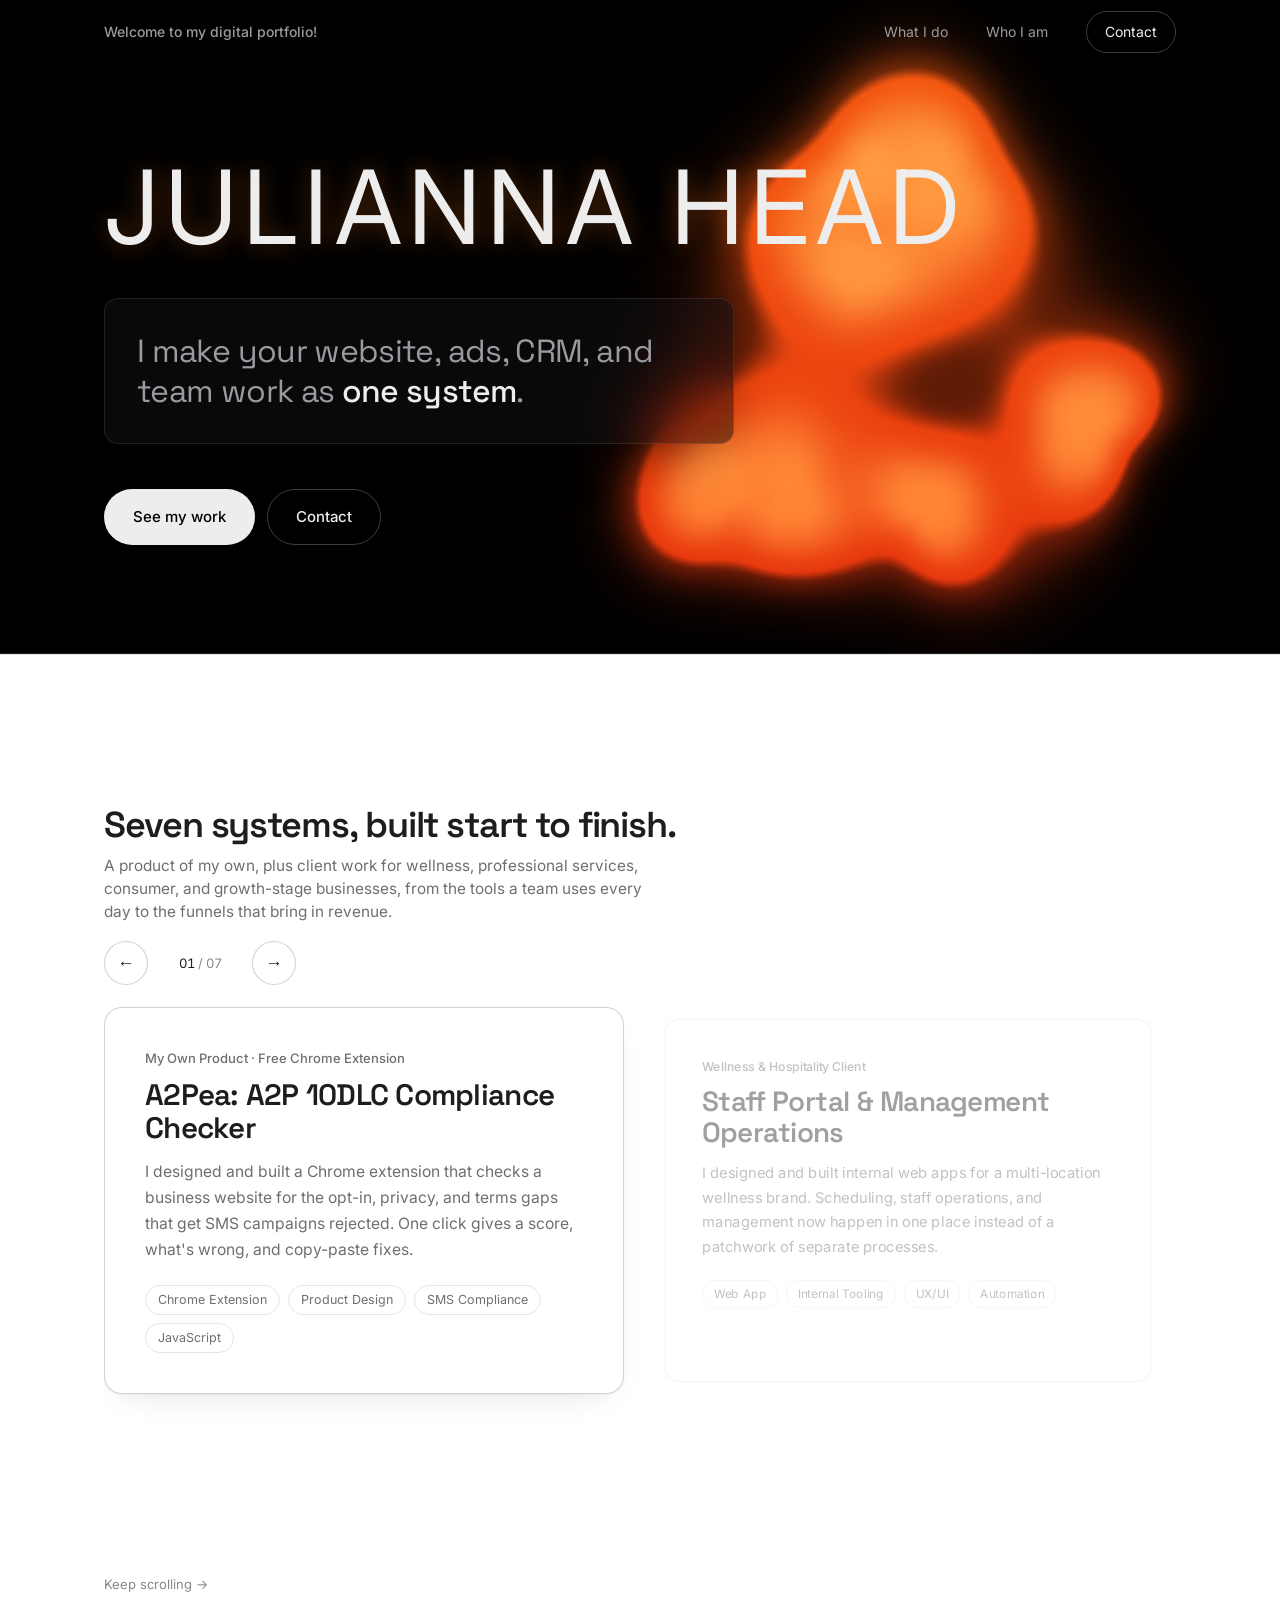
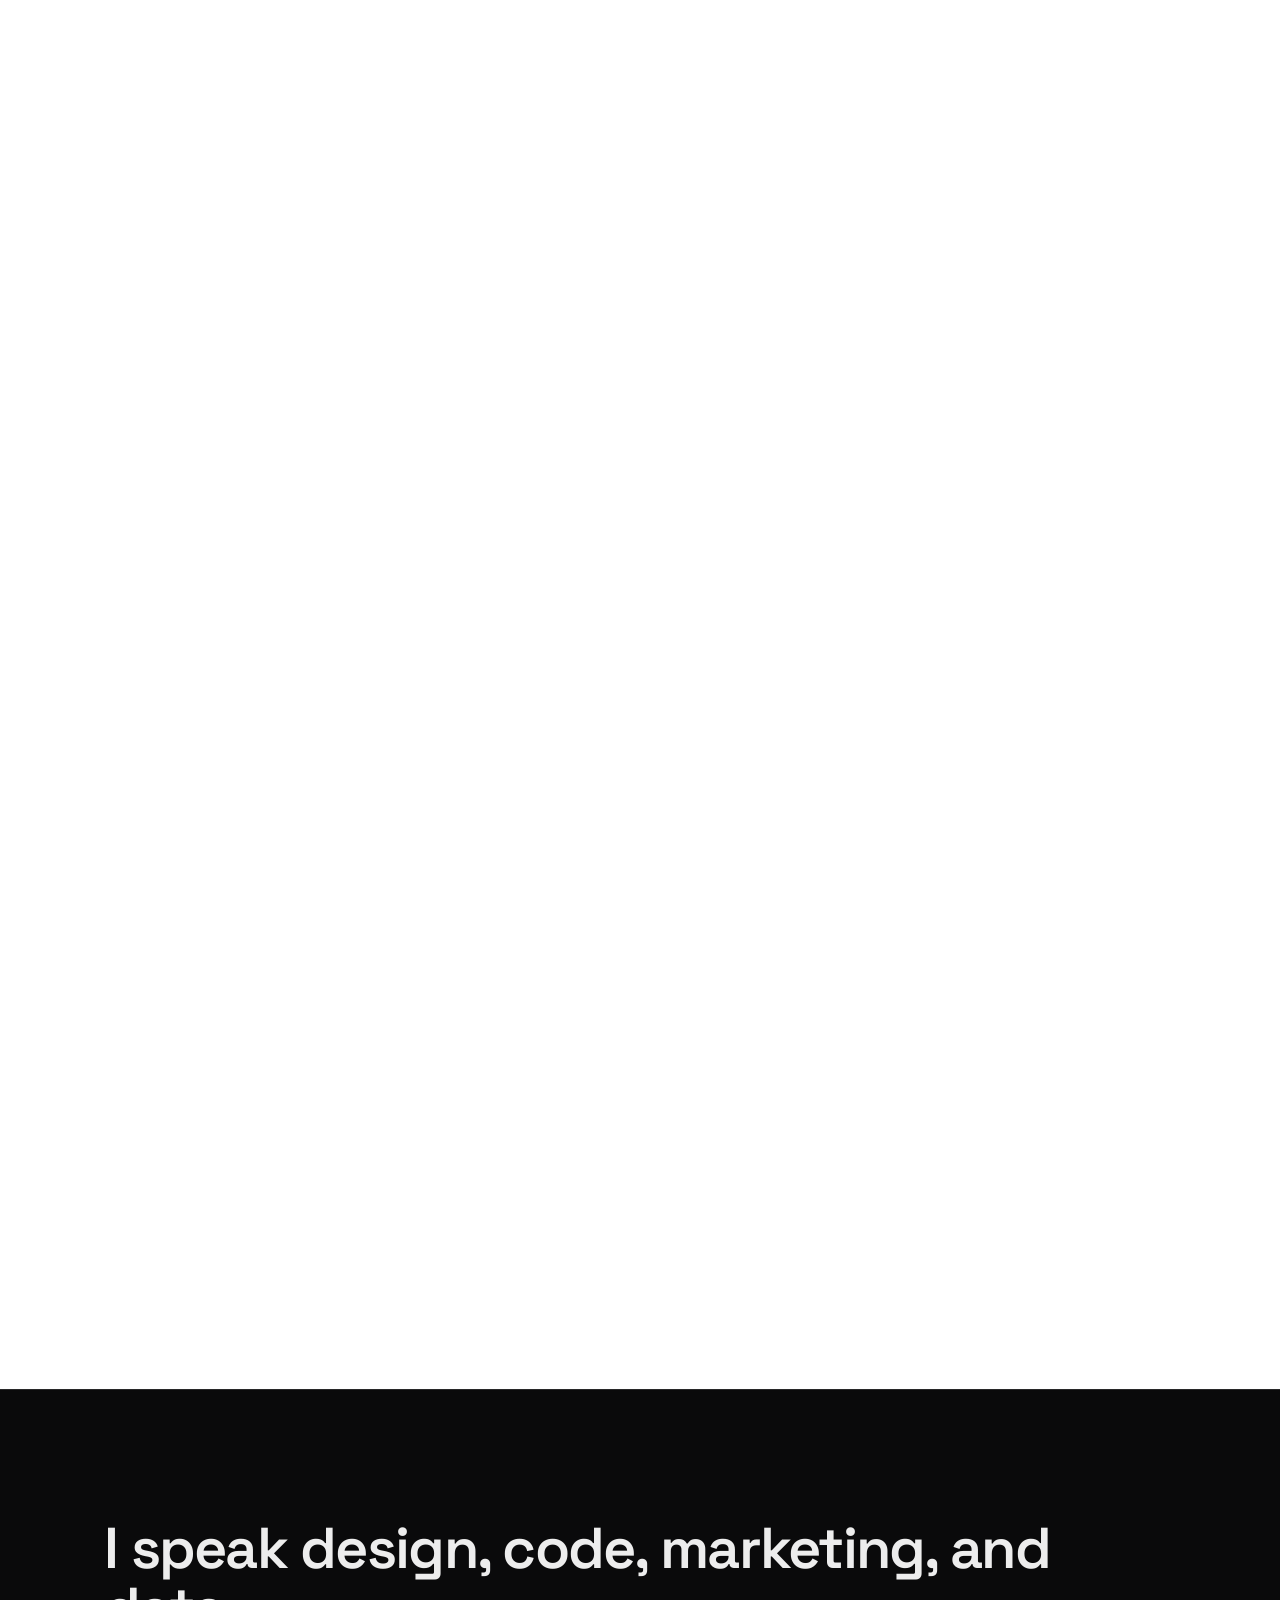
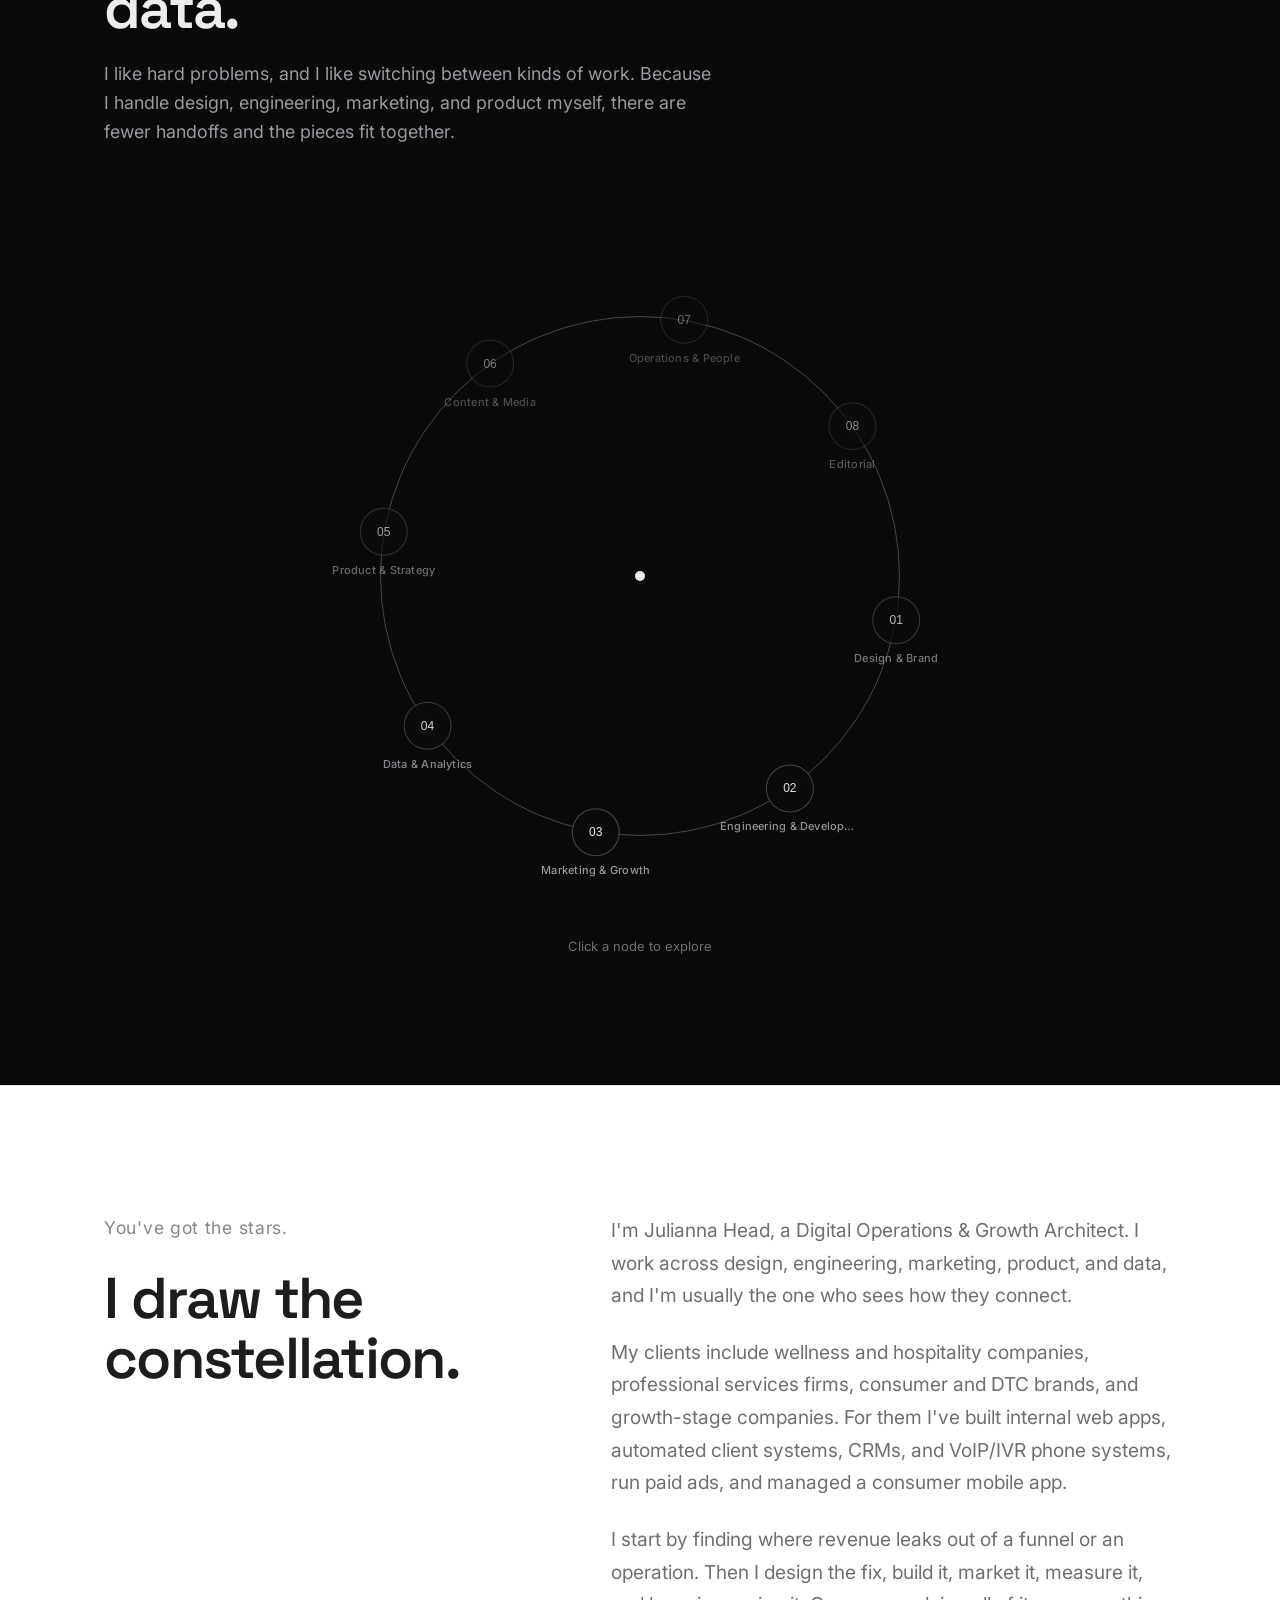
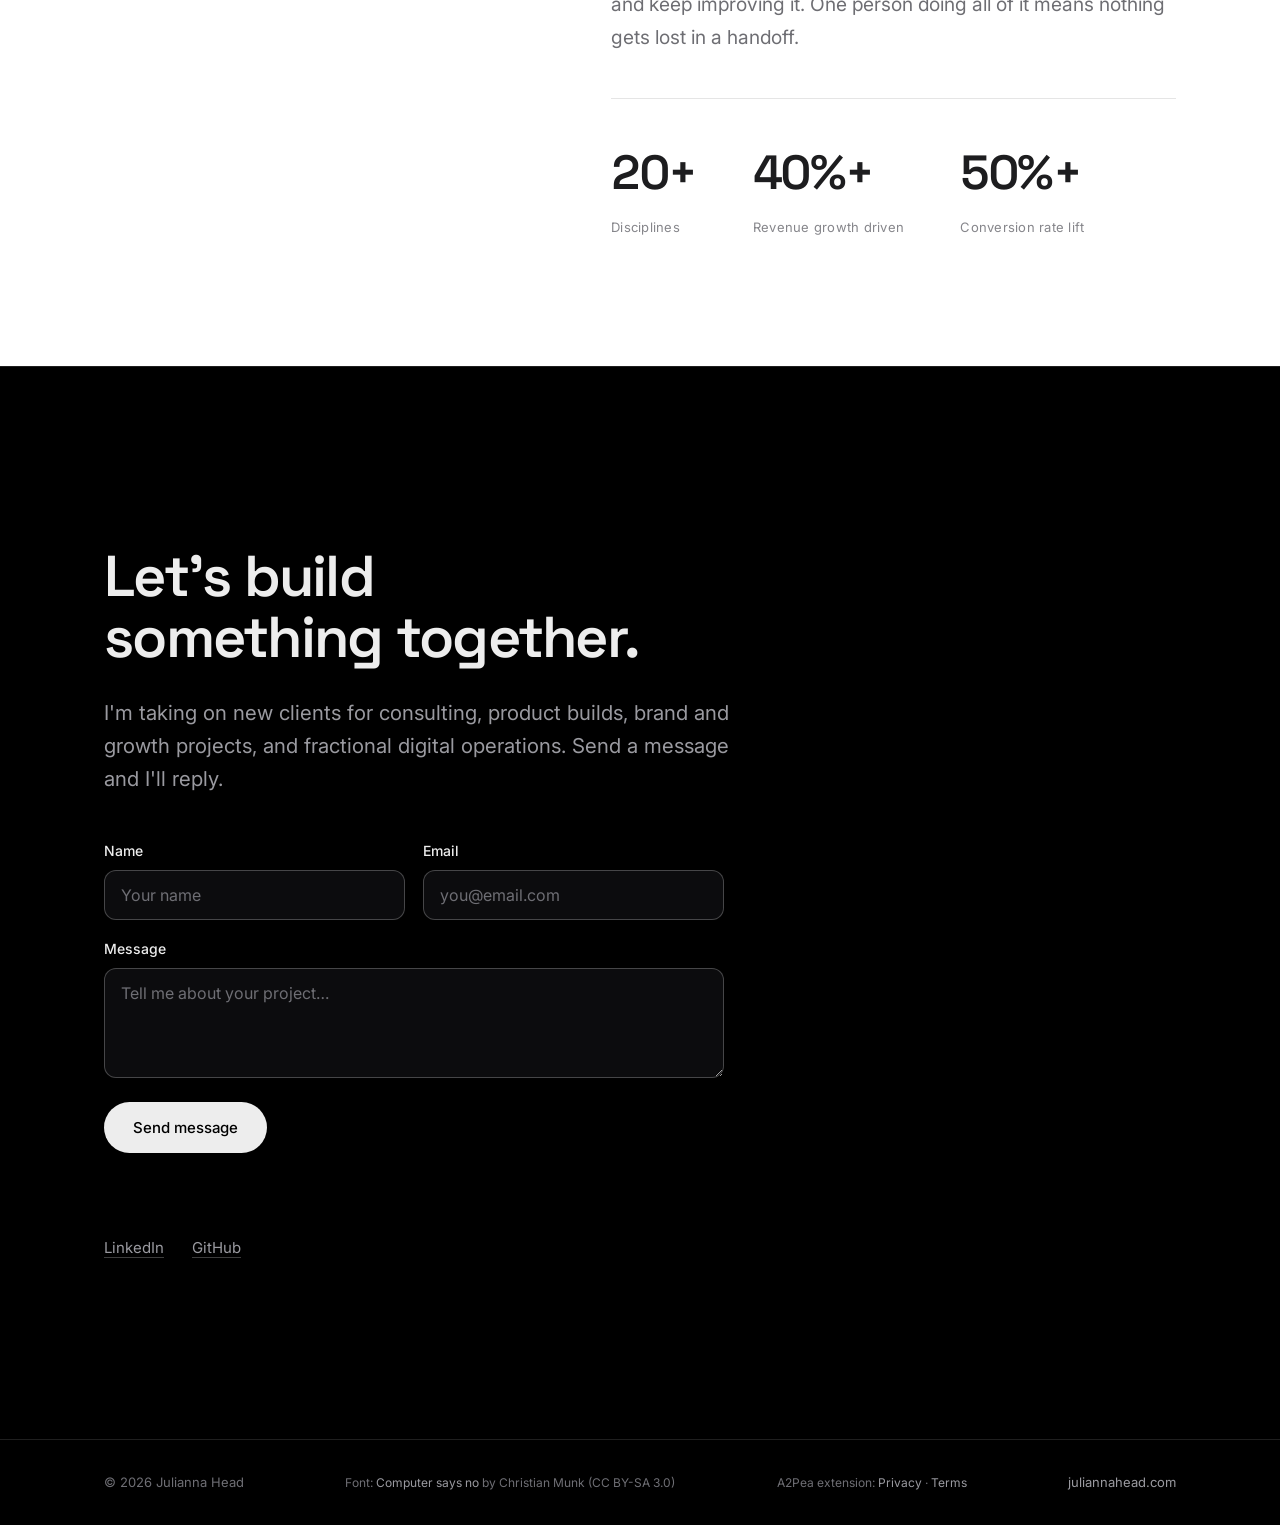
==== commit 99b2186f: "Feature A2Pea first in Featured work (seven cards) Co-Authored-By: Claude Opus 5.5 (1M context) <nor" ====
--- a/index.html
+++ b/index.html
@@ -220,11 +220,11 @@
         <div class="work__pin" id="workPin">
           <div class="container">
             <div class="section-head reveal">
-              <h2 class="section-title">Six systems, built start to finish.</h2>
+              <h2 class="section-title">Seven systems, built start to finish.</h2>
               <p class="section-lede">
-                Client work for wellness, professional services, consumer, and growth-stage
-                businesses, from the tools a team uses every day to the funnels that bring in
-                revenue.
+                A product of my own, plus client work for wellness, professional services,
+                consumer, and growth-stage businesses, from the tools a team uses every day to
+                the funnels that bring in revenue.
               </p>
             </div>
 
@@ -232,7 +232,7 @@
           <button type="button" class="work__btn" id="workPrev" aria-label="Previous project">
             <span aria-hidden="true">←</span>
           </button>
-          <span class="work__counter mono" id="workCounter"><span id="workCurrent">01</span> / 06</span>
+          <span class="work__counter mono" id="workCounter"><span id="workCurrent">01</span> / 07</span>
           <button type="button" class="work__btn" id="workNext" aria-label="Next project">
             <span aria-hidden="true">→</span>
           </button>
@@ -242,6 +242,19 @@
           <div class="work__viewport" id="workViewport" tabindex="0">
             <div class="work__track" id="workTrack" role="region" aria-label="Featured work projects" aria-live="polite">
           <article class="case-card is-active">
+            <p class="case-card__client">My Own Product &middot; Free Chrome Extension</p>
+            <h3 class="case-card__title">A2Pea: A2P 10DLC Compliance Checker</h3>
+            <p class="case-card__desc">
+              I designed and built a Chrome extension that checks a business website for the
+              opt-in, privacy, and terms gaps that get SMS campaigns rejected. One click gives a
+              score, what's wrong, and copy-paste fixes.
+            </p>
+            <ul class="case-card__tags">
+              <li>Chrome Extension</li><li>Product Design</li><li>SMS Compliance</li><li>JavaScript</li>
+            </ul>
+          </article>
+
+          <article class="case-card">
             <p class="case-card__client">Wellness &amp; Hospitality Client</p>
             <h3 class="case-card__title">Staff Portal &amp; Management Operations</h3>
             <p class="case-card__desc">
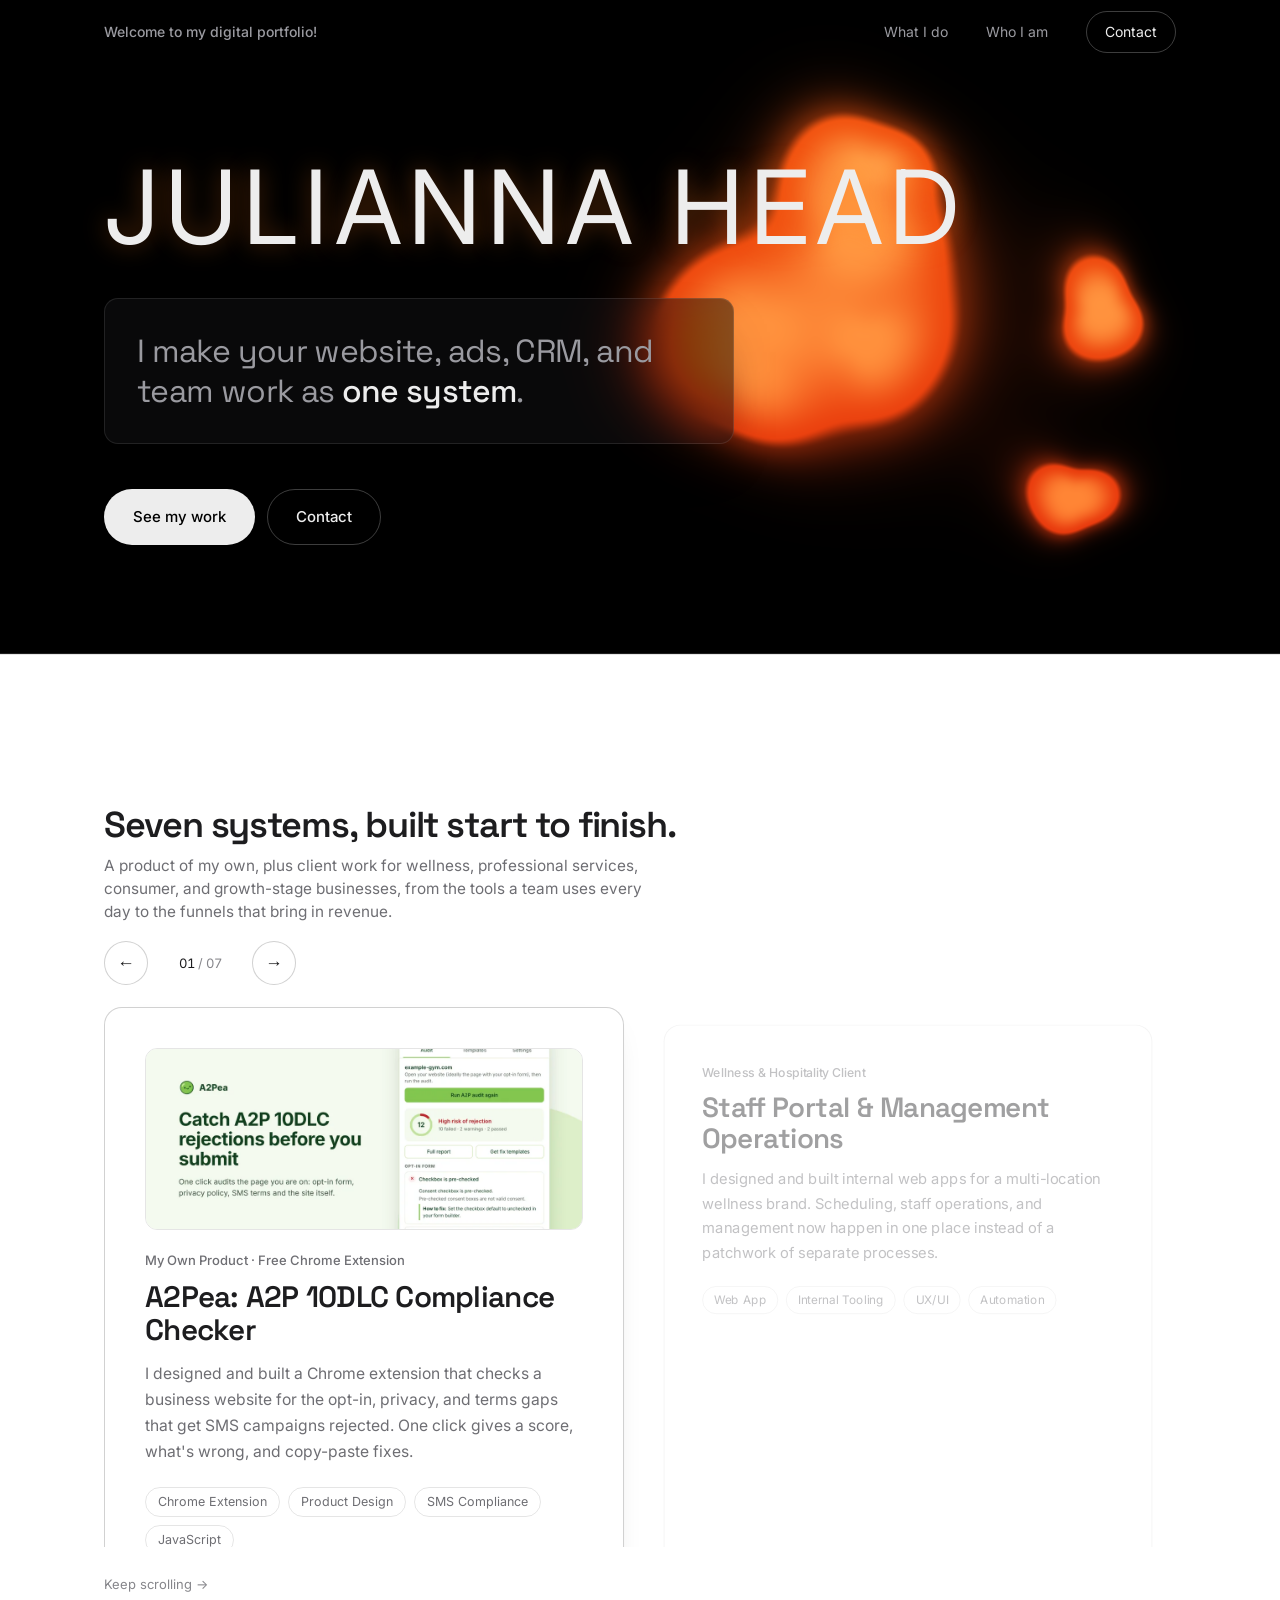
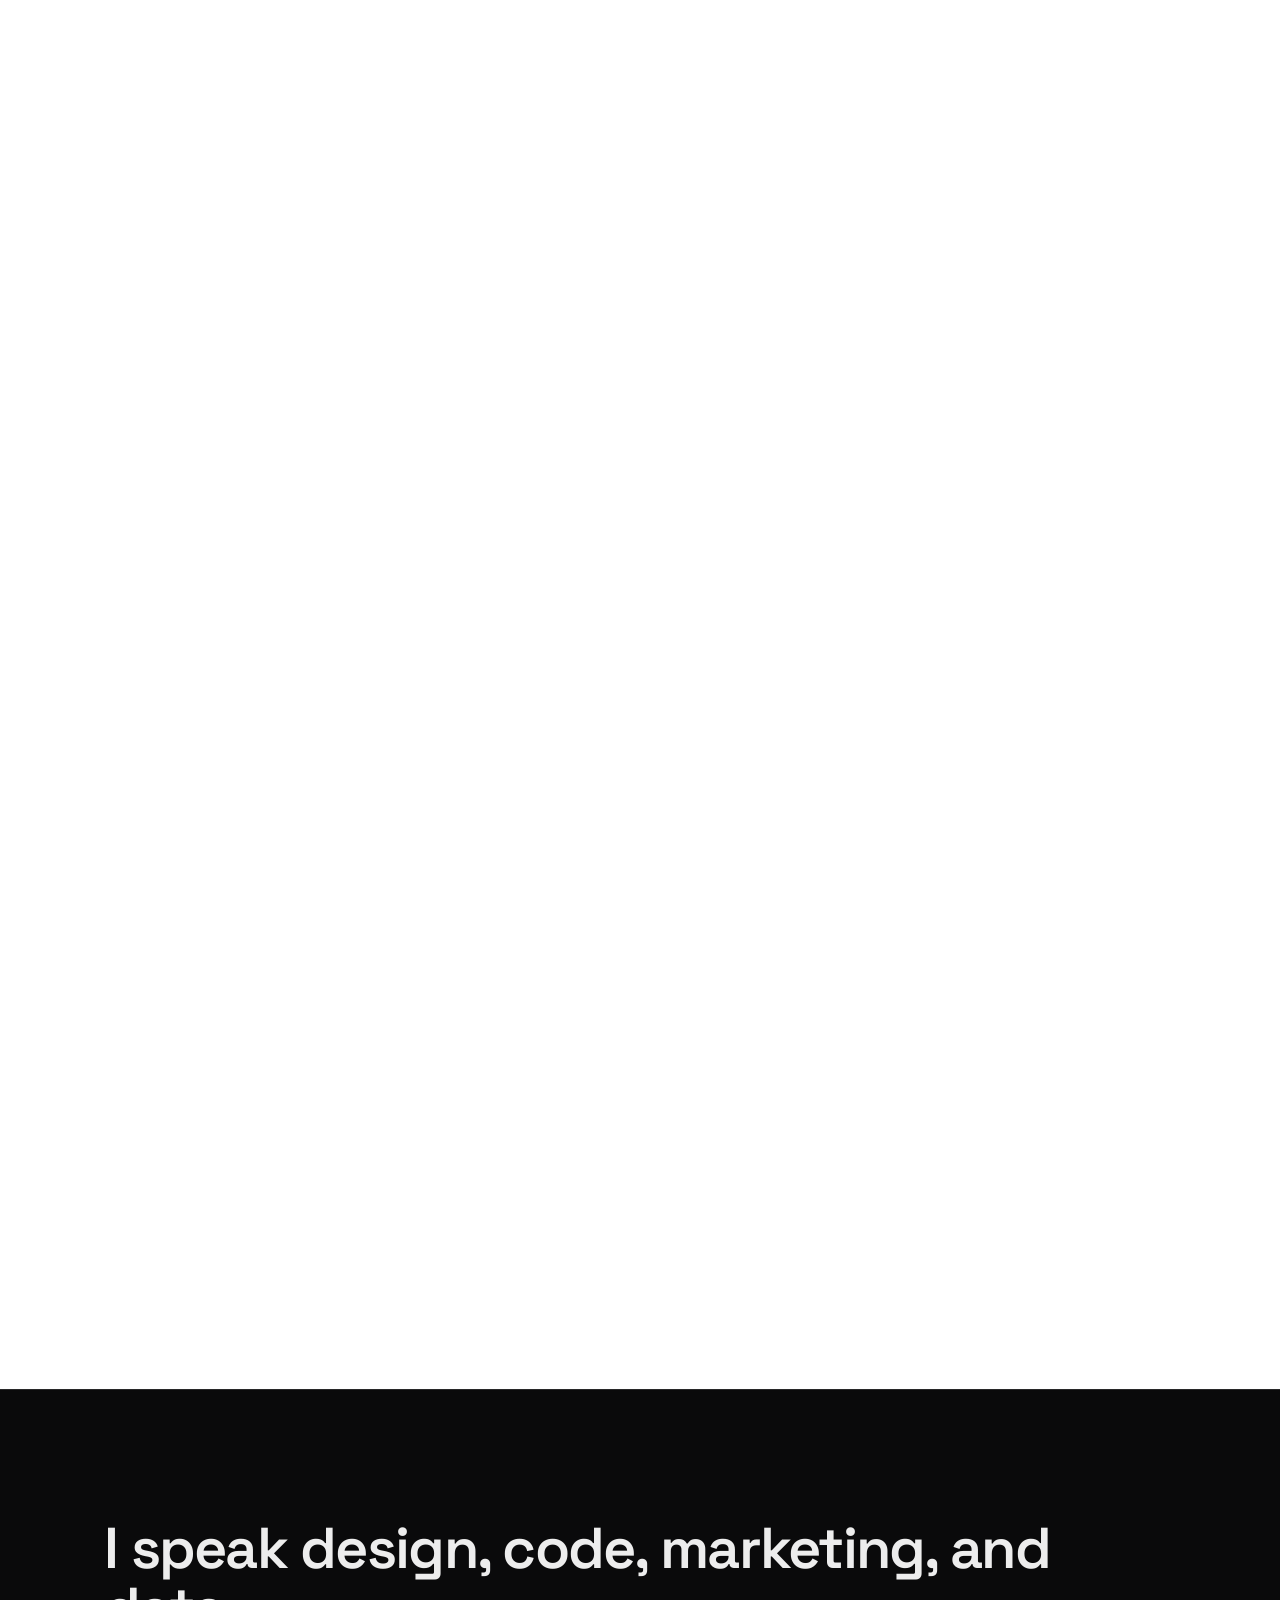
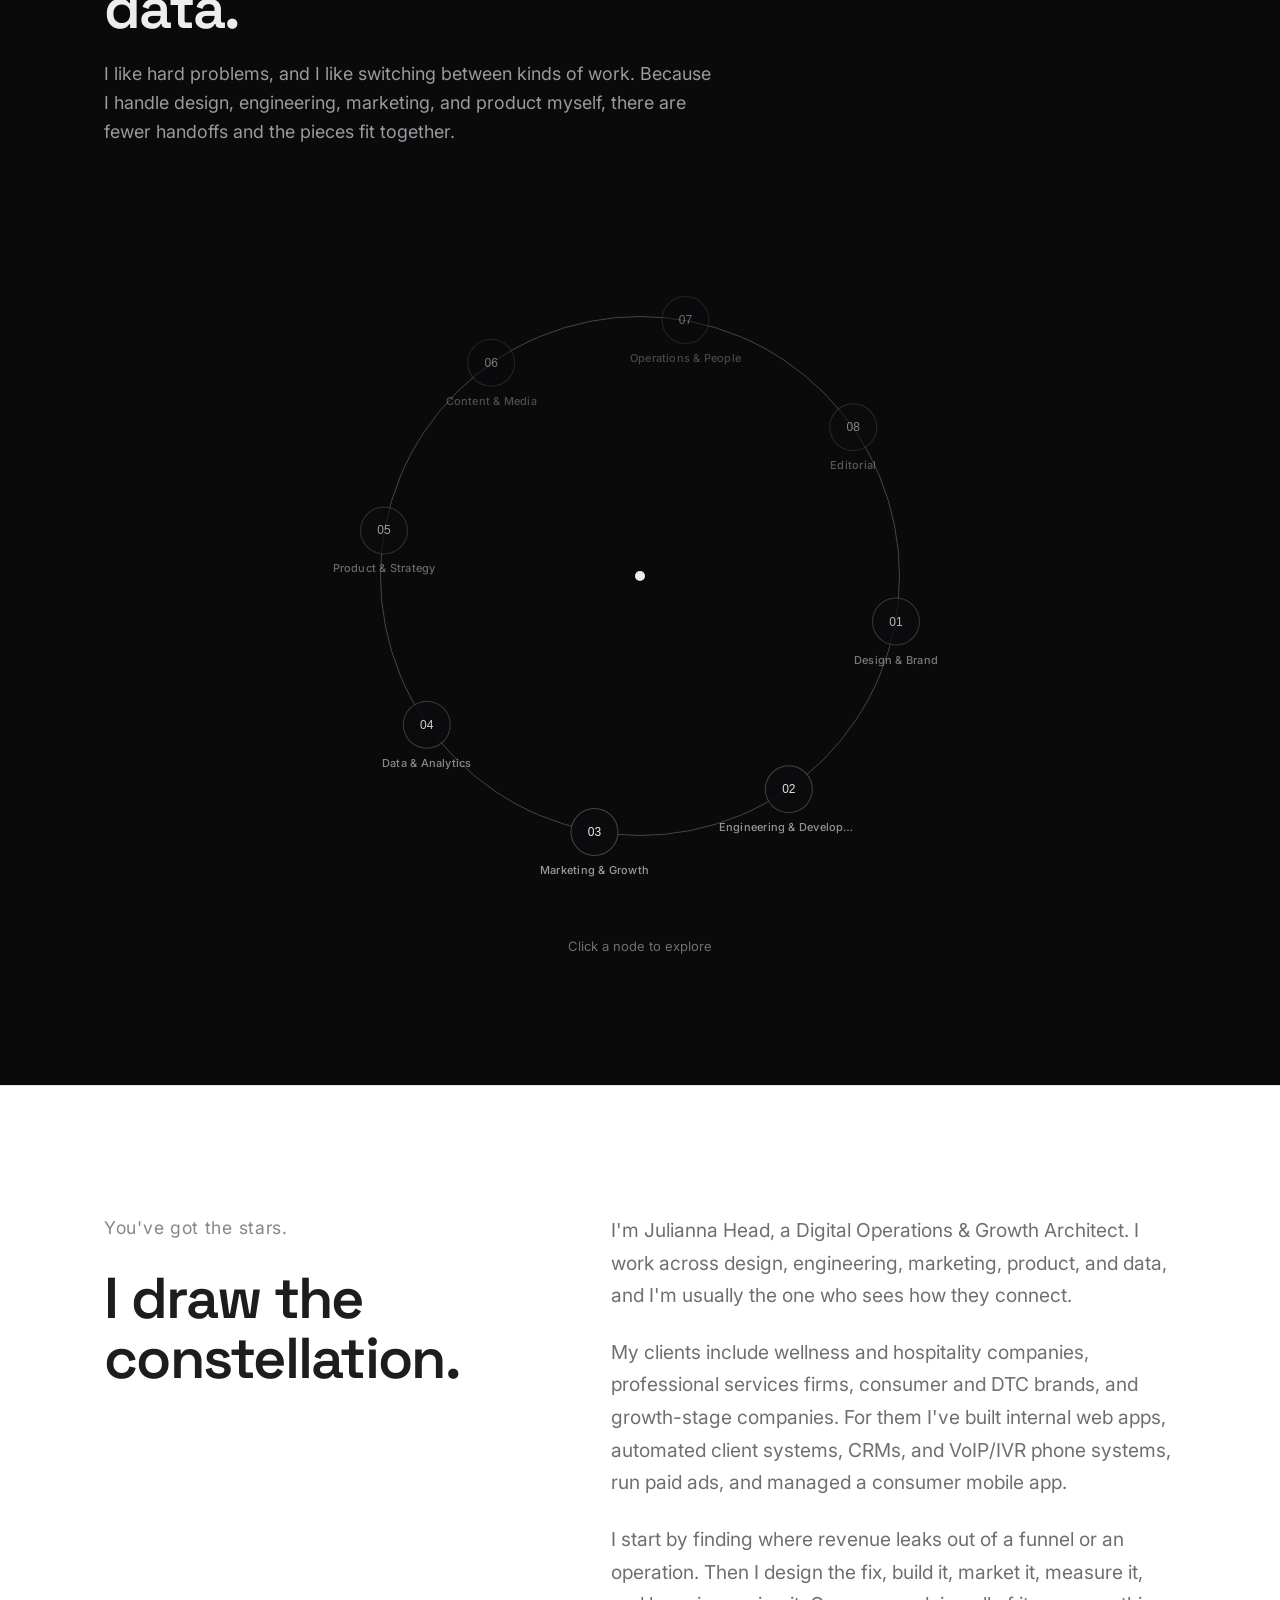
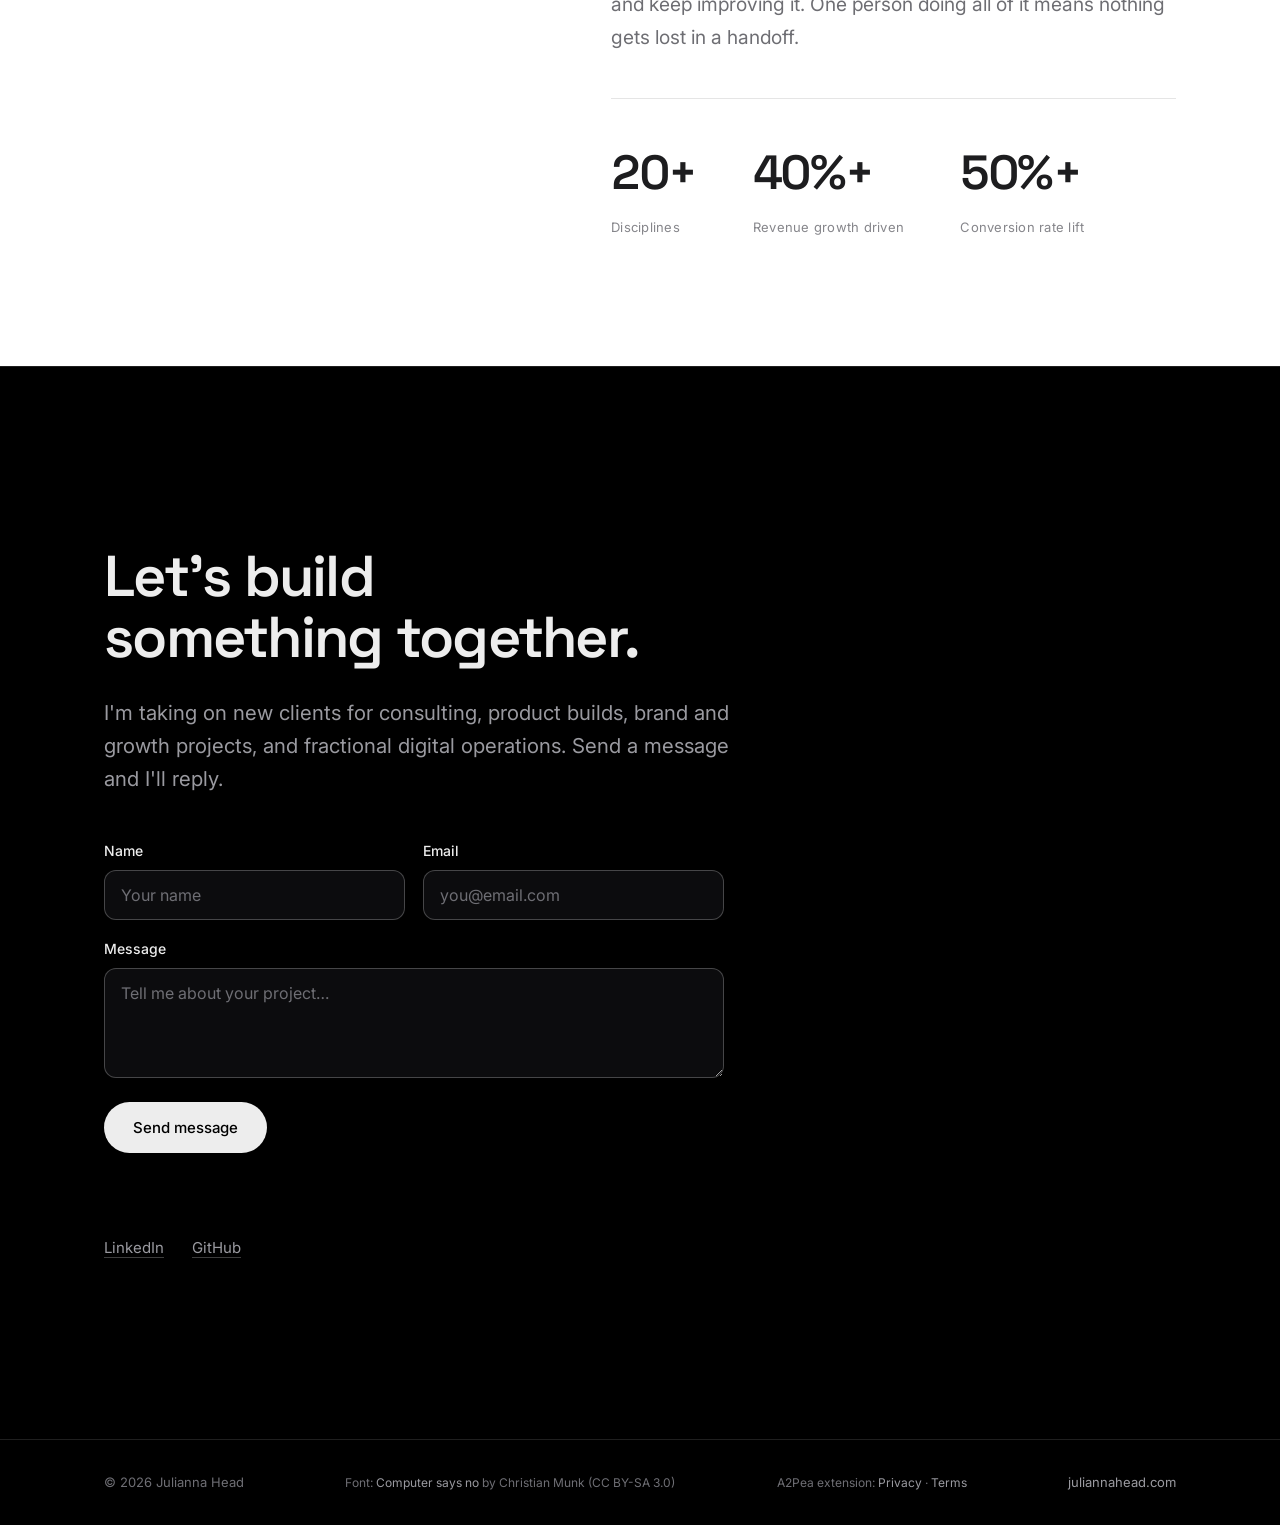
==== commit e8eb3804: "Add A2Pea screenshot to its Featured work card Shrinks or hides the image on short desktop windows s" ====
--- a/index.html
+++ b/index.html
@@ -174,7 +174,7 @@
   <link rel="preconnect" href="https://fonts.gstatic.com" crossorigin />
   <link href="https://fonts.googleapis.com/css2?family=Space+Grotesk:wght@400;500;600;700&family=Inter:wght@300;400;500;600&display=swap" rel="stylesheet" />
 
-  <link rel="stylesheet" href="styles.css?v=52" />
+  <link rel="stylesheet" href="styles.css?v=53" />
 </head>
 <body>
   <!-- Navigation -->
@@ -242,6 +242,10 @@
           <div class="work__viewport" id="workViewport" tabindex="0">
             <div class="work__track" id="workTrack" role="region" aria-label="Featured work projects" aria-live="polite">
           <article class="case-card is-active">
+            <figure class="case-card__media">
+              <img src="a2pea/a2pea-feature.webp" width="1040" height="520" loading="lazy" decoding="async"
+                alt="A2Pea Chrome extension showing an audit score of 12 and the failed opt-in checks with fixes" />
+            </figure>
             <p class="case-card__client">My Own Product &middot; Free Chrome Extension</p>
             <h3 class="case-card__title">A2Pea: A2P 10DLC Compliance Checker</h3>
             <p class="case-card__desc">
--- a/styles.css
+++ b/styles.css
@@ -576,6 +576,31 @@
   transform: scale(1);
   border-color: var(--line-strong);
   box-shadow: var(--shadow);
+}
+
+.case-card__media {
+  margin: 0 0 20px;
+  border: 1px solid var(--line);
+  border-radius: 12px;
+  overflow: hidden;
+  aspect-ratio: 2 / 1;
+}
+.case-card__media img {
+  display: block;
+  width: 100%;
+  height: 100%;
+  object-fit: cover;
+}
+/* Desktop pins the carousel to one screen, so the image gives up height
+   on shorter windows to keep the whole card visible */
+@media (min-width: 861px) {
+  .work.work--scroll-pin .case-card__media {
+    aspect-ratio: auto;
+    height: min(220px, calc(100vh - 718px));
+  }
+}
+@media (min-width: 861px) and (max-height: 860px) {
+  .work.work--scroll-pin .case-card__media { display: none; }
 }
 
 .case-card__client {
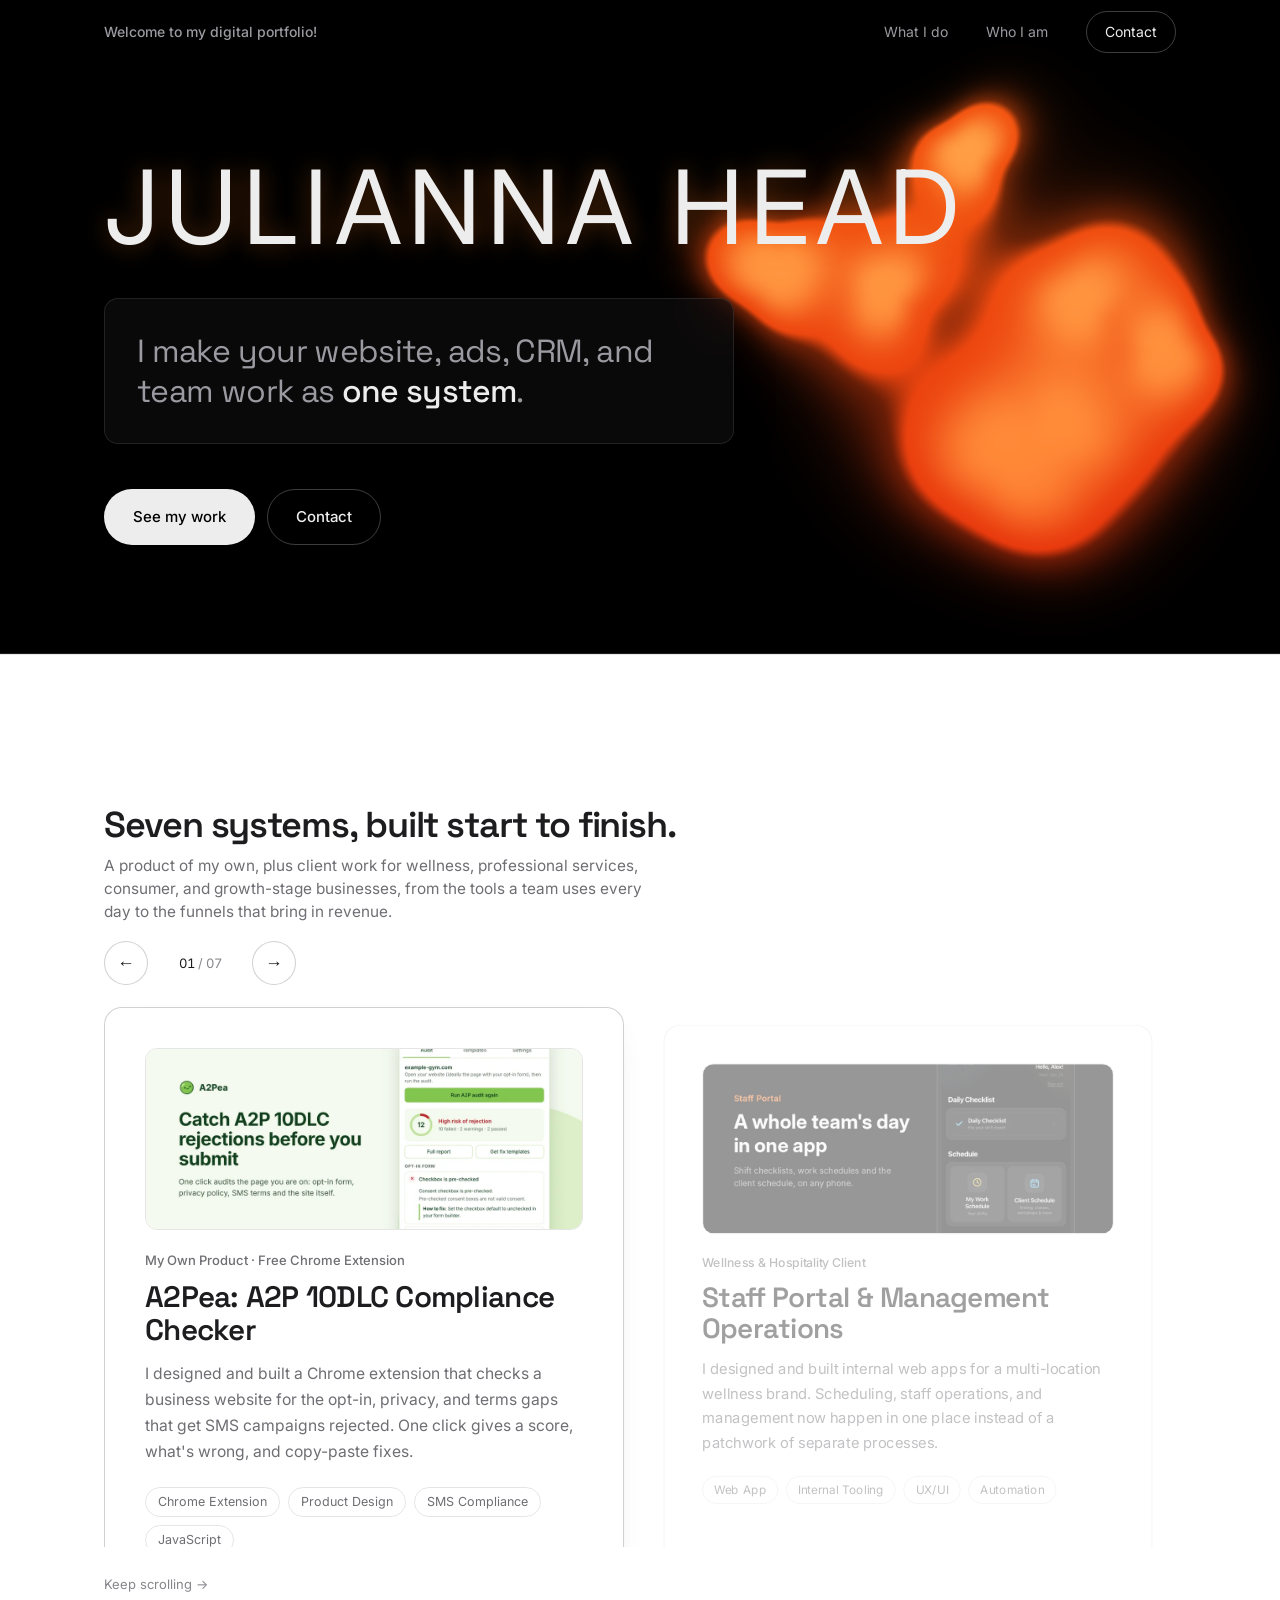
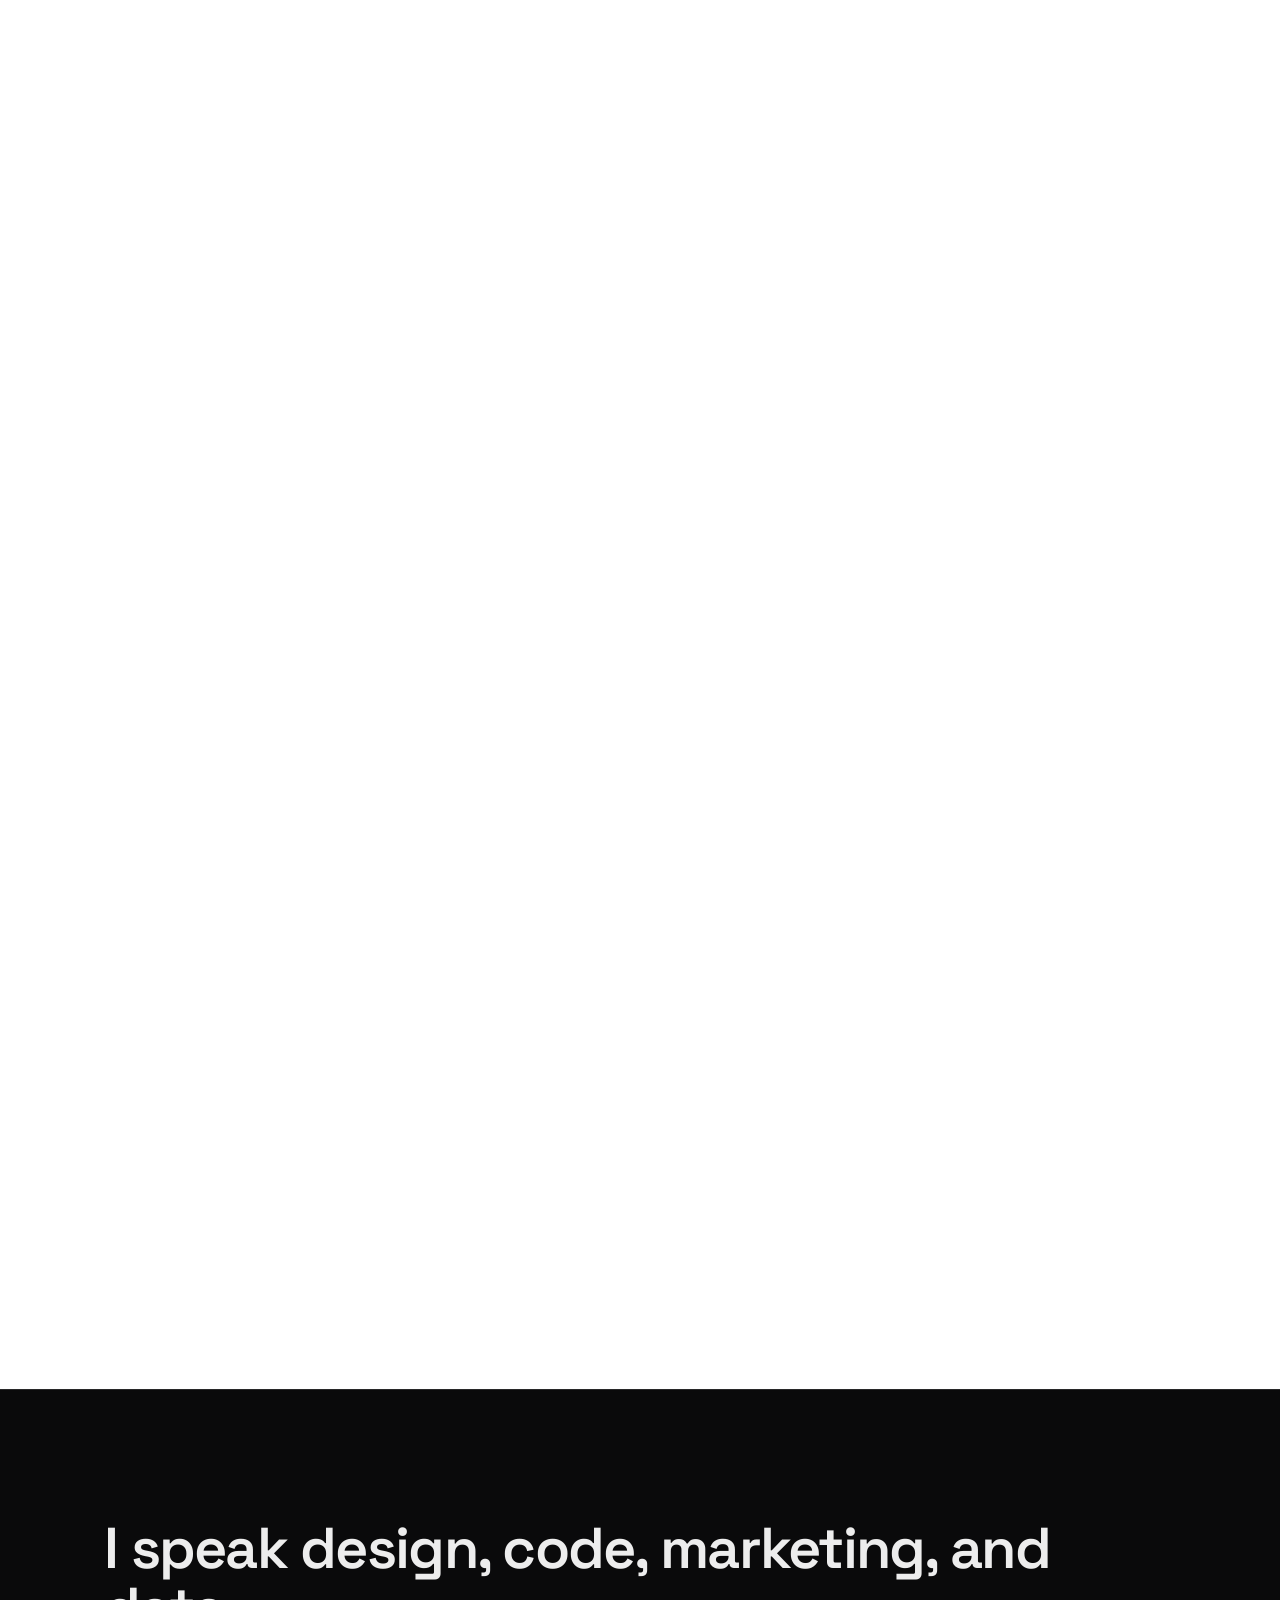
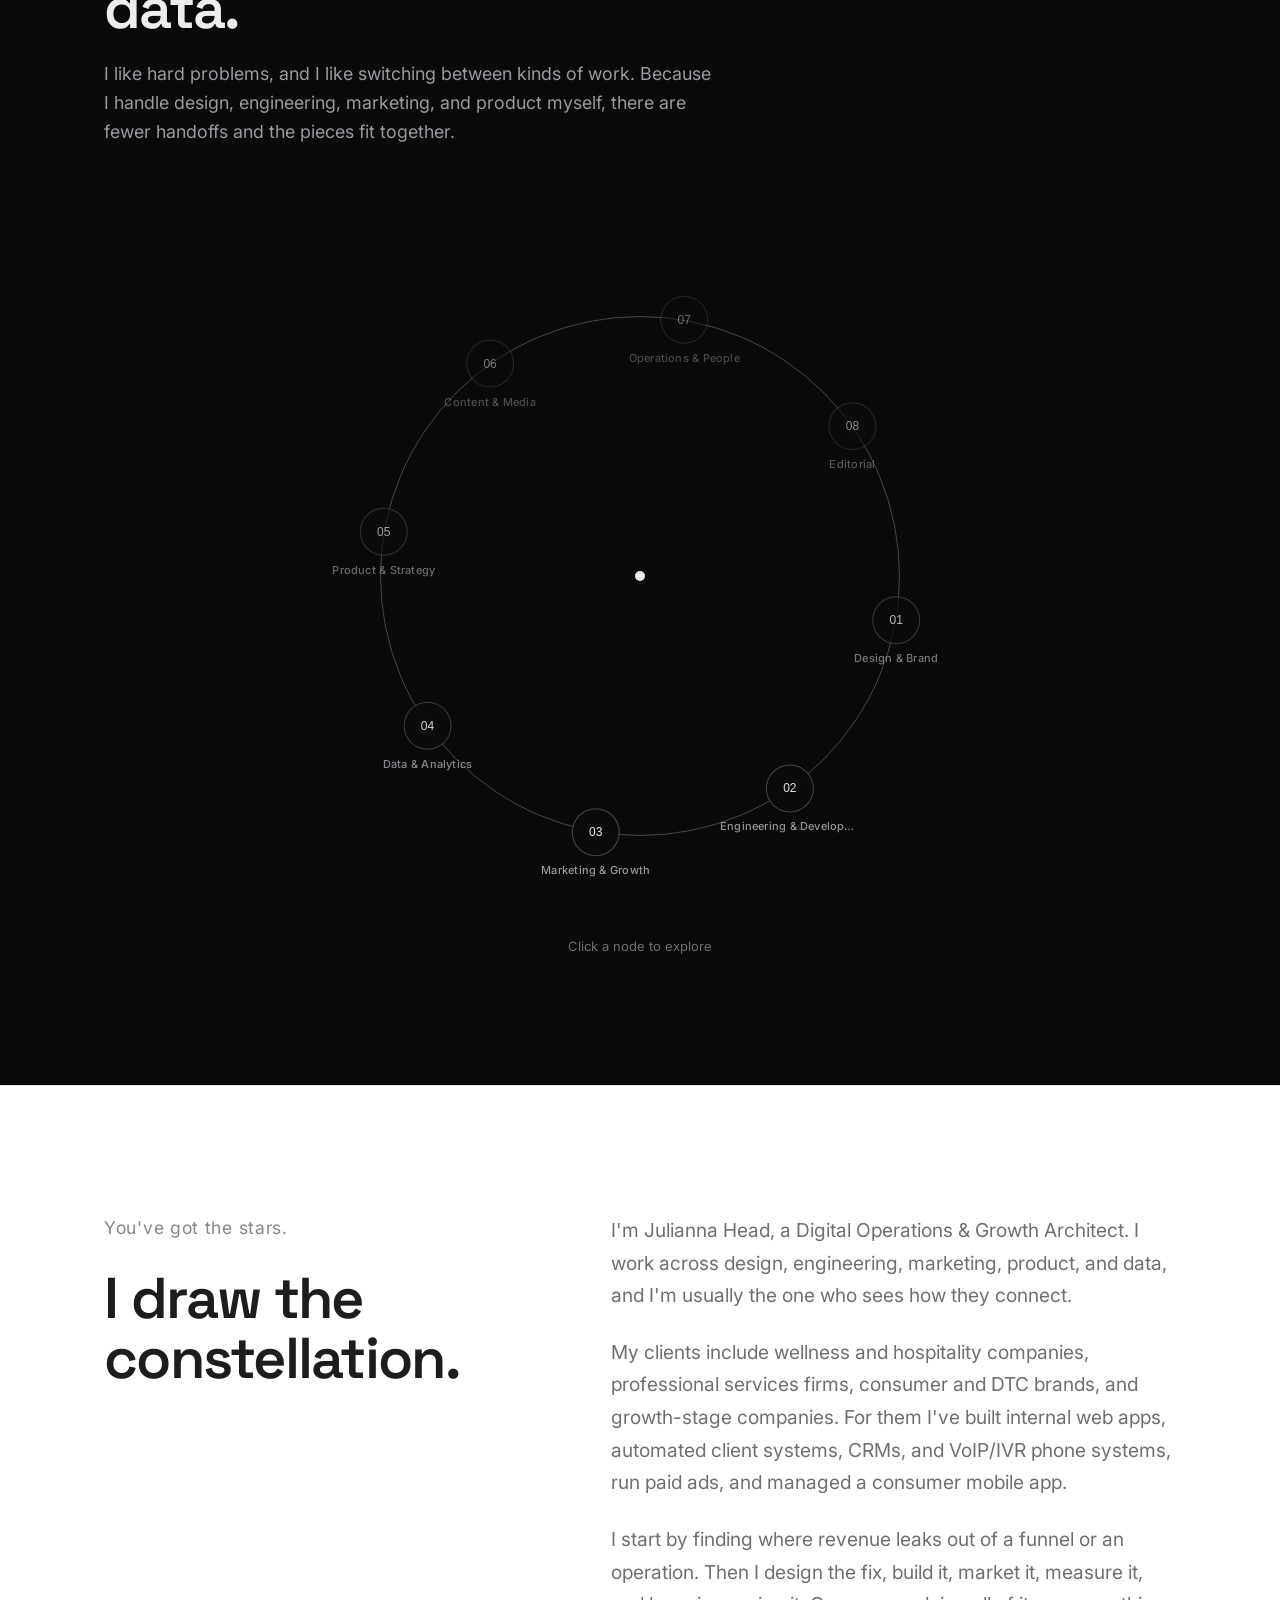
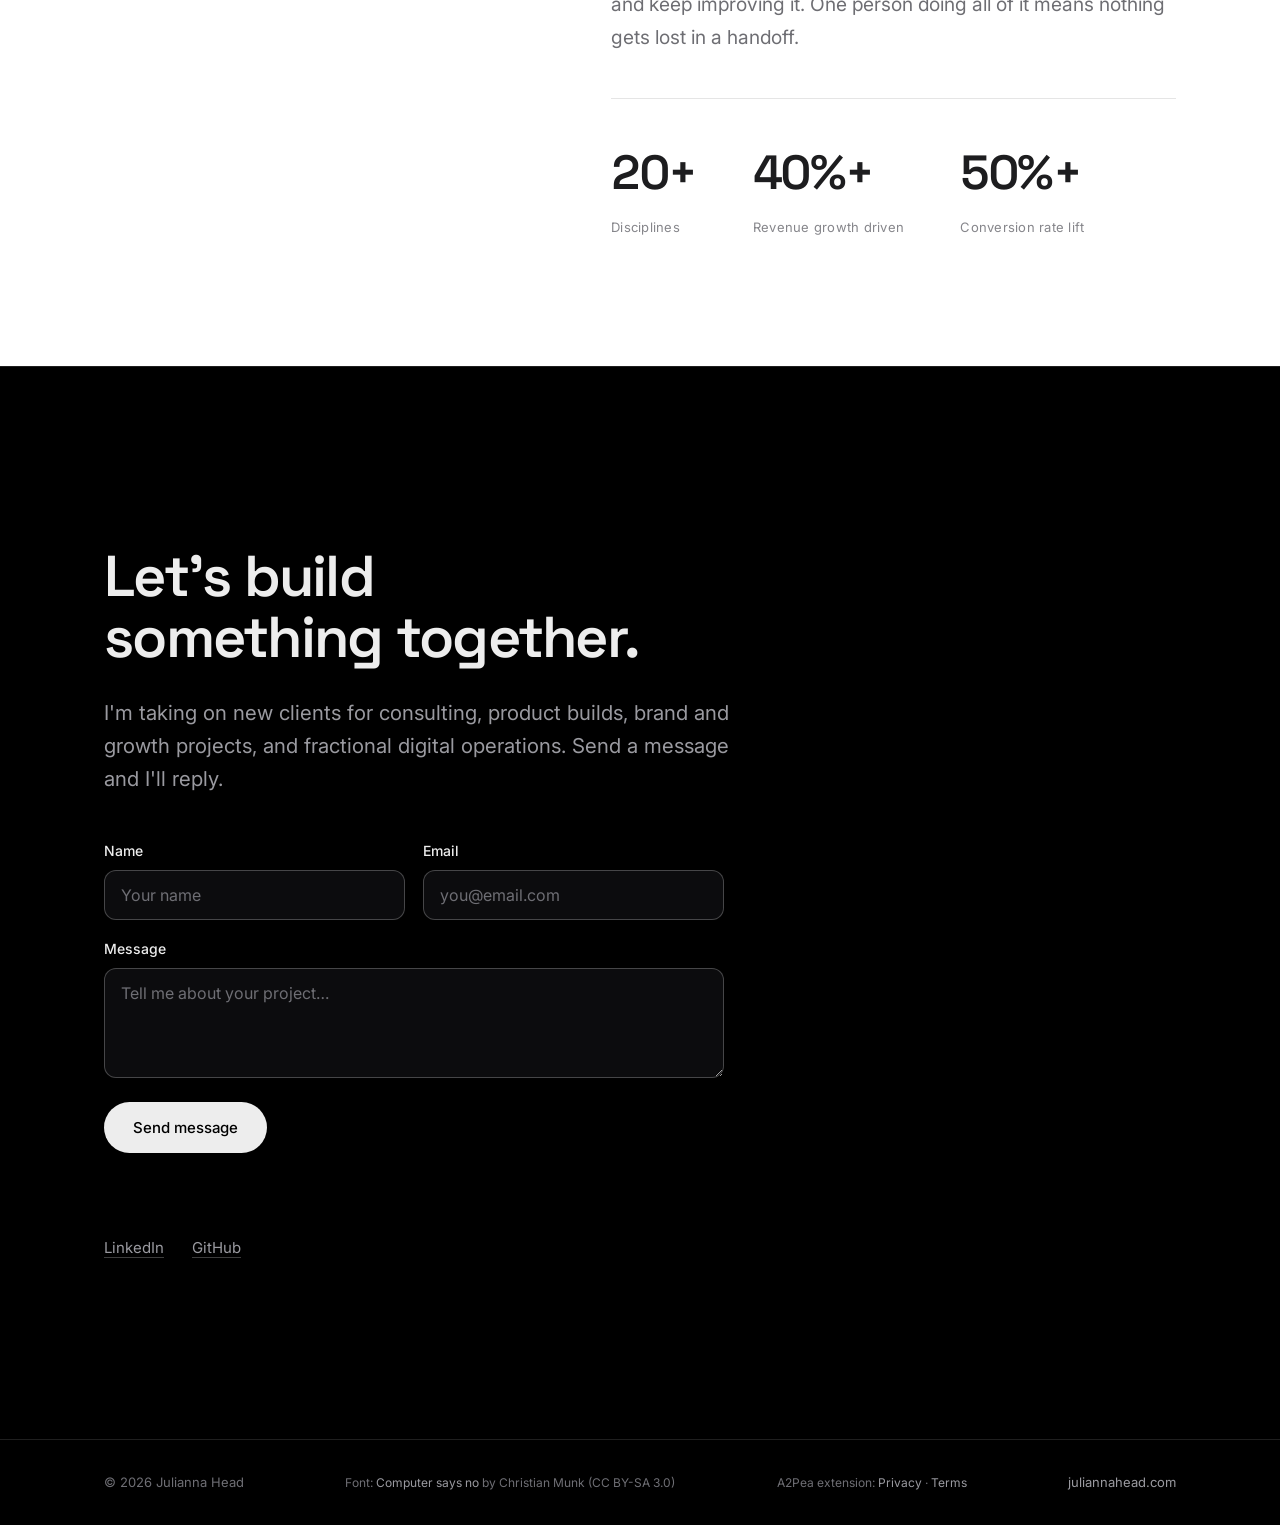
==== commit 42765c8f: "Add staff portal screenshot to its Featured work card Co-Authored-By: Claude Opus 5.5 <noreply@anthr" ====
--- a/index.html
+++ b/index.html
@@ -259,6 +259,10 @@
           </article>
 
           <article class="case-card">
+            <figure class="case-card__media">
+              <img src="work/staff-portal-feature.webp" width="1040" height="520" loading="lazy" decoding="async"
+                alt="Staff portal home screen on a phone with the daily checklist, work schedule and client schedule" />
+            </figure>
             <p class="case-card__client">Wellness &amp; Hospitality Client</p>
             <h3 class="case-card__title">Staff Portal &amp; Management Operations</h3>
             <p class="case-card__desc">
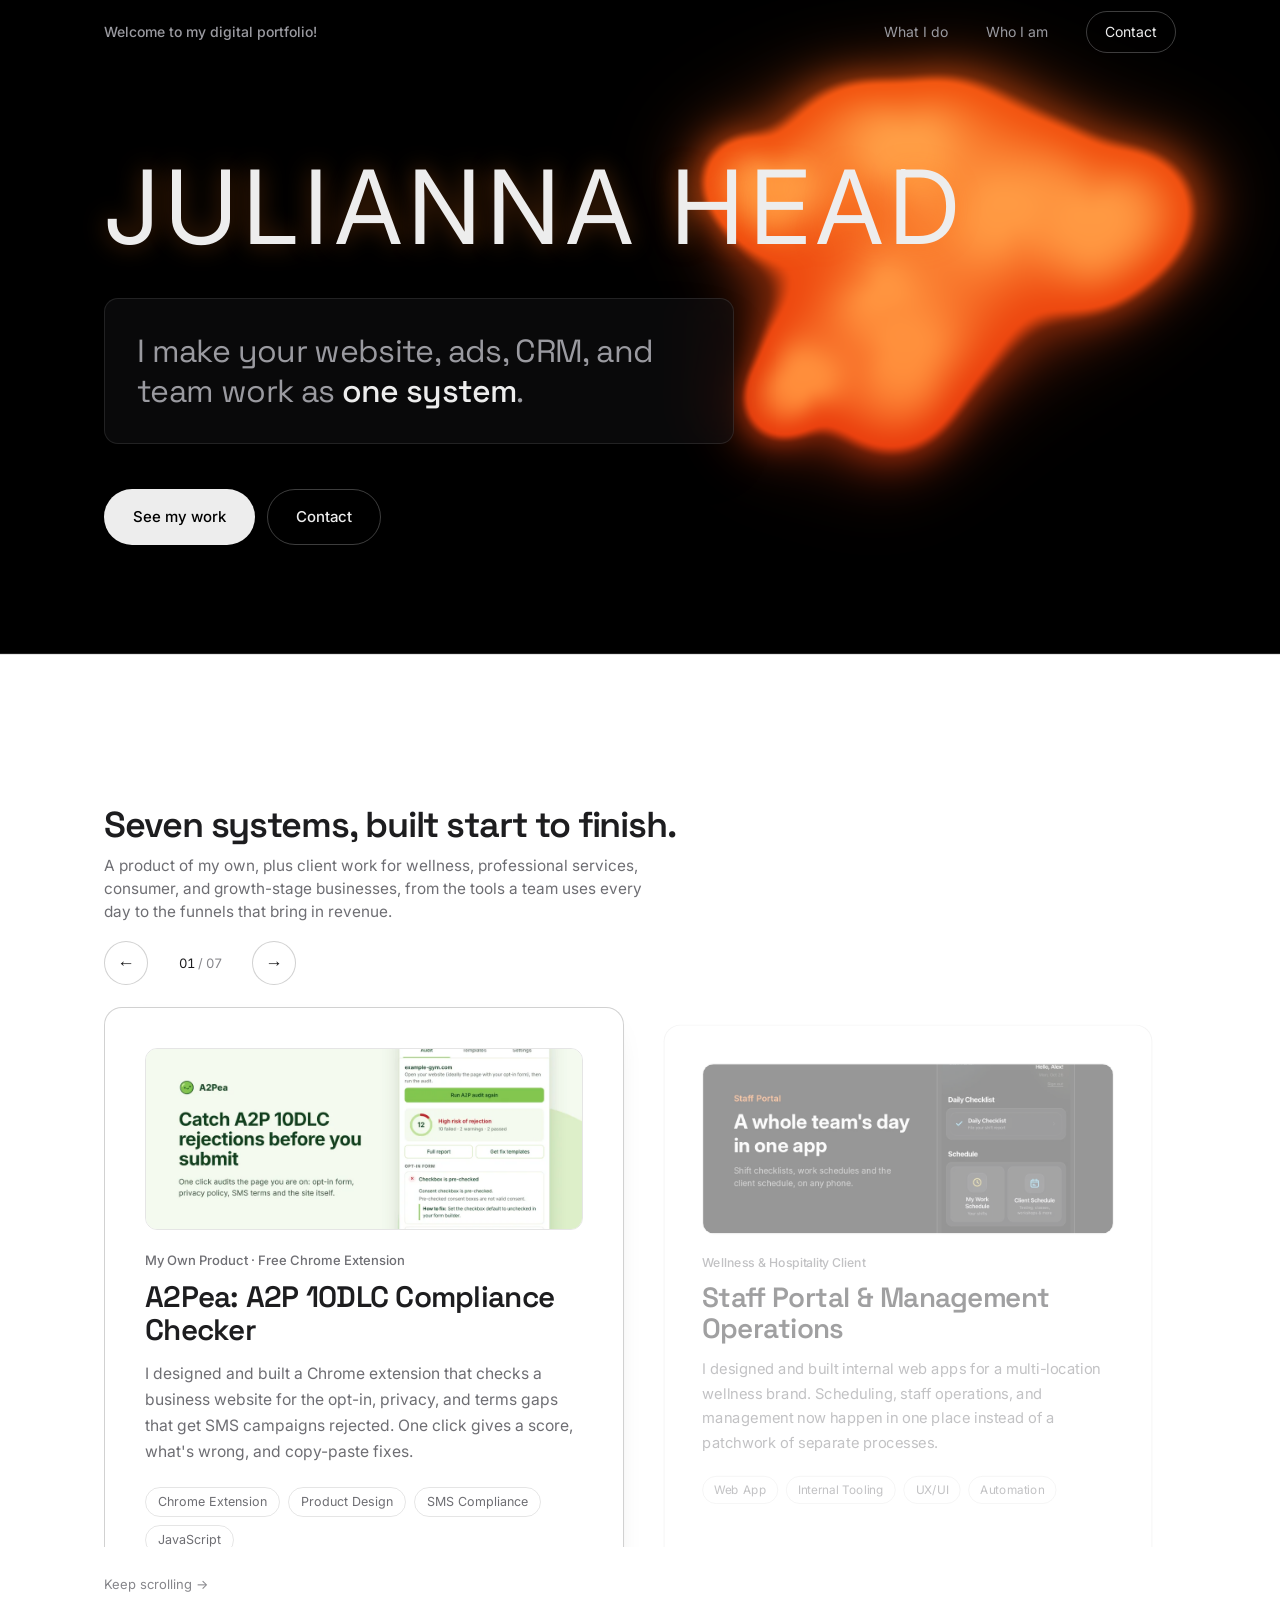
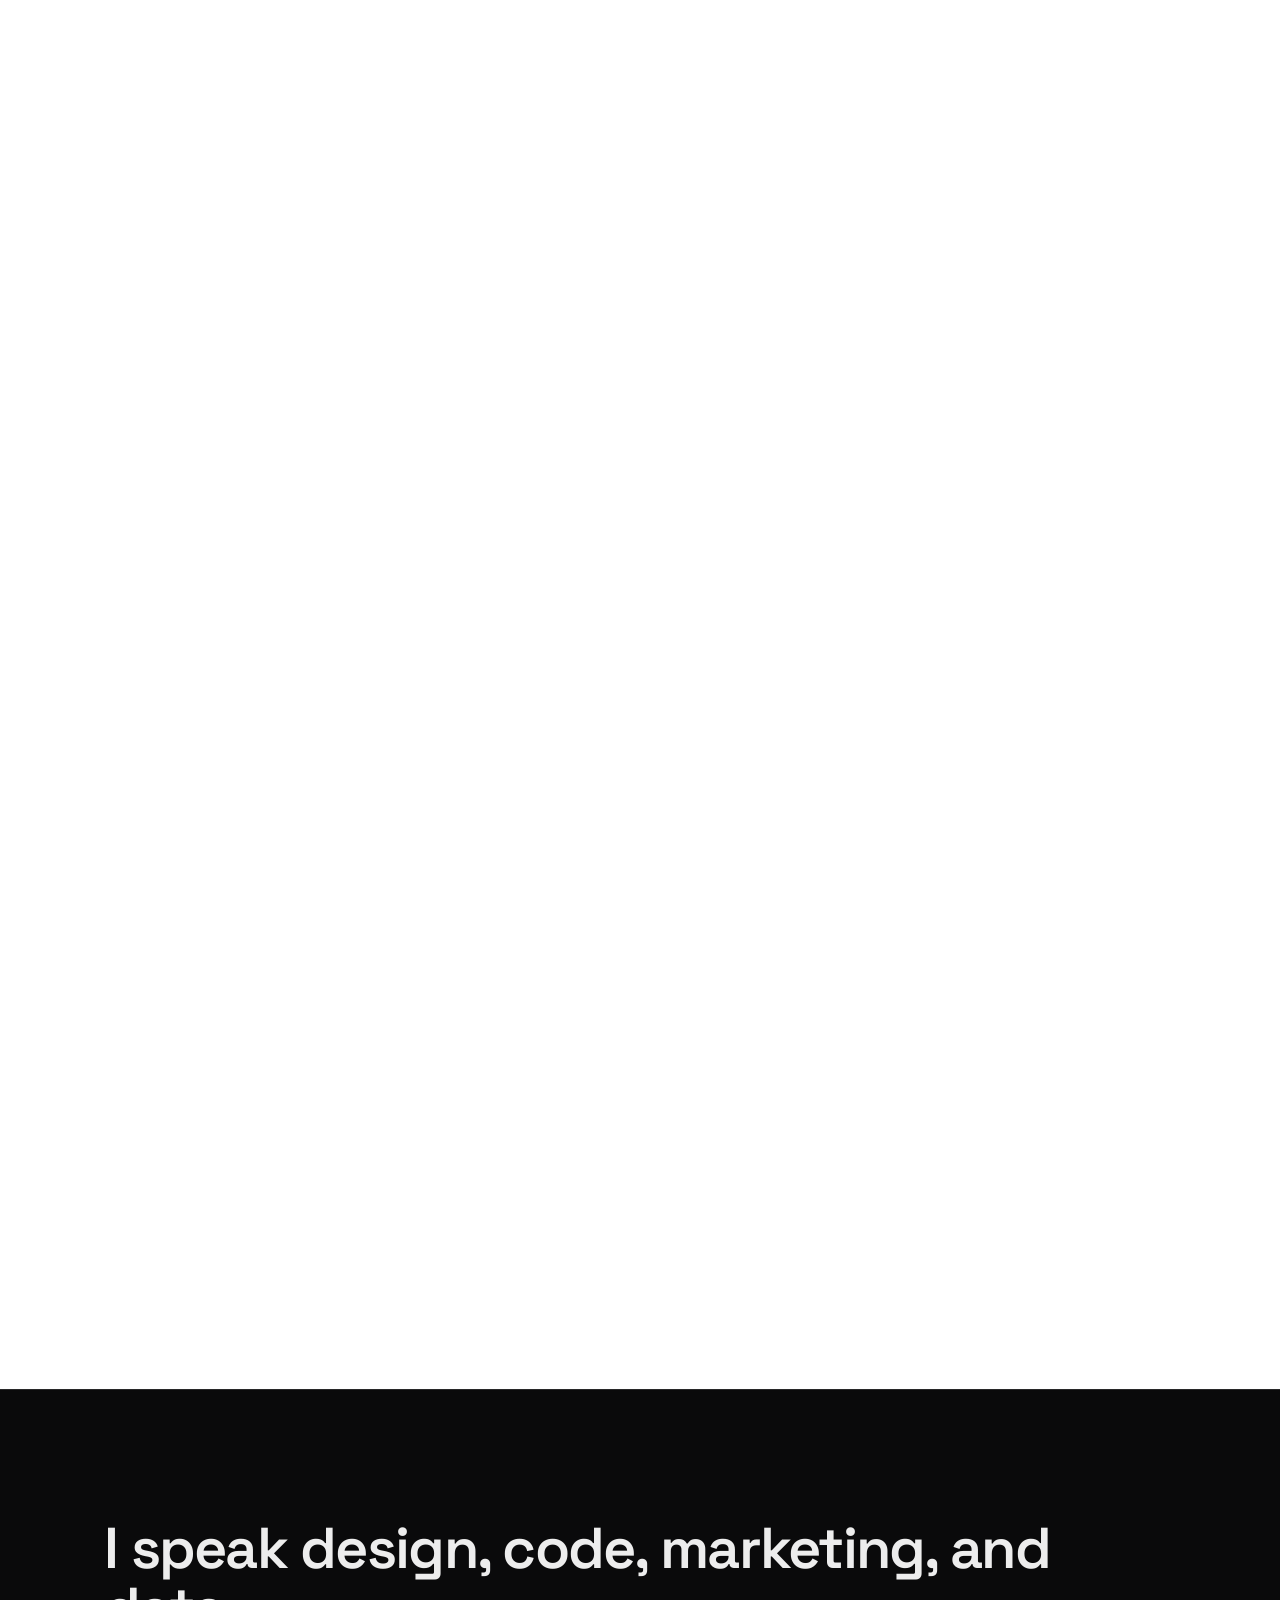
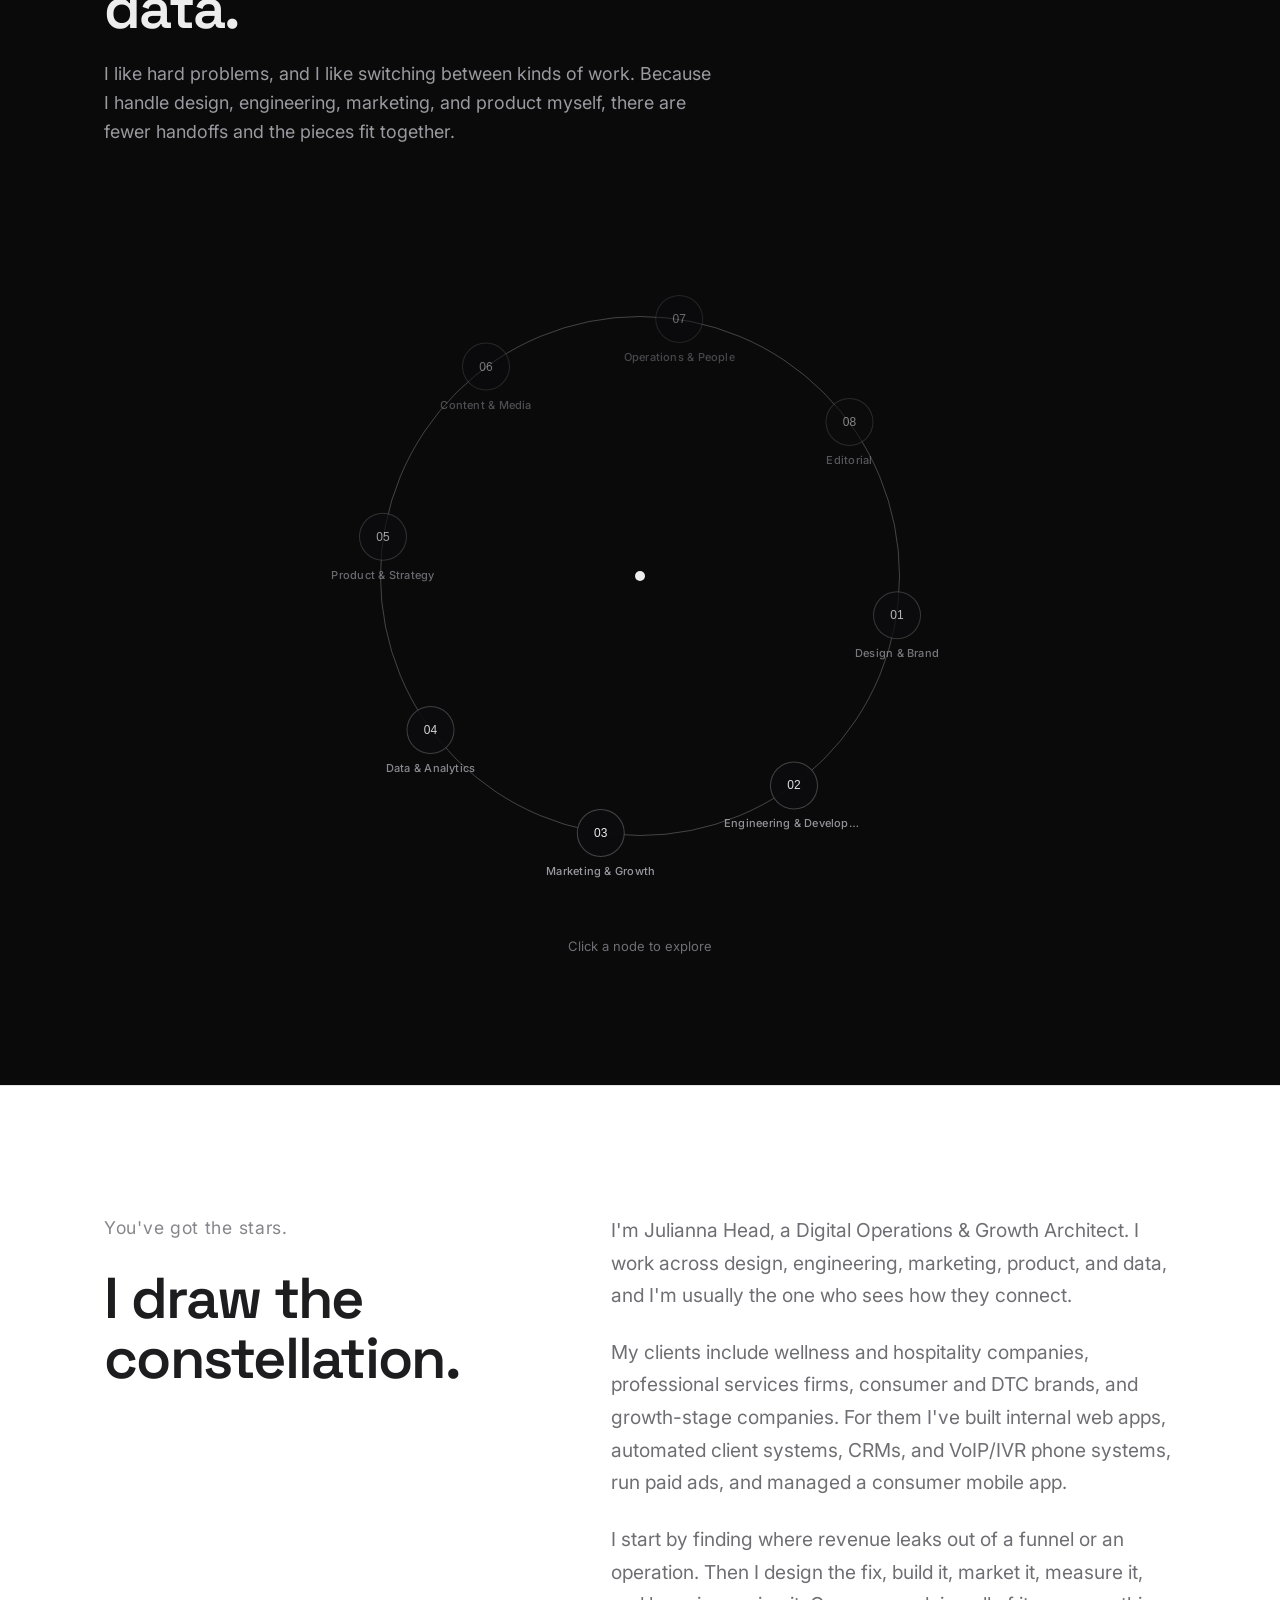
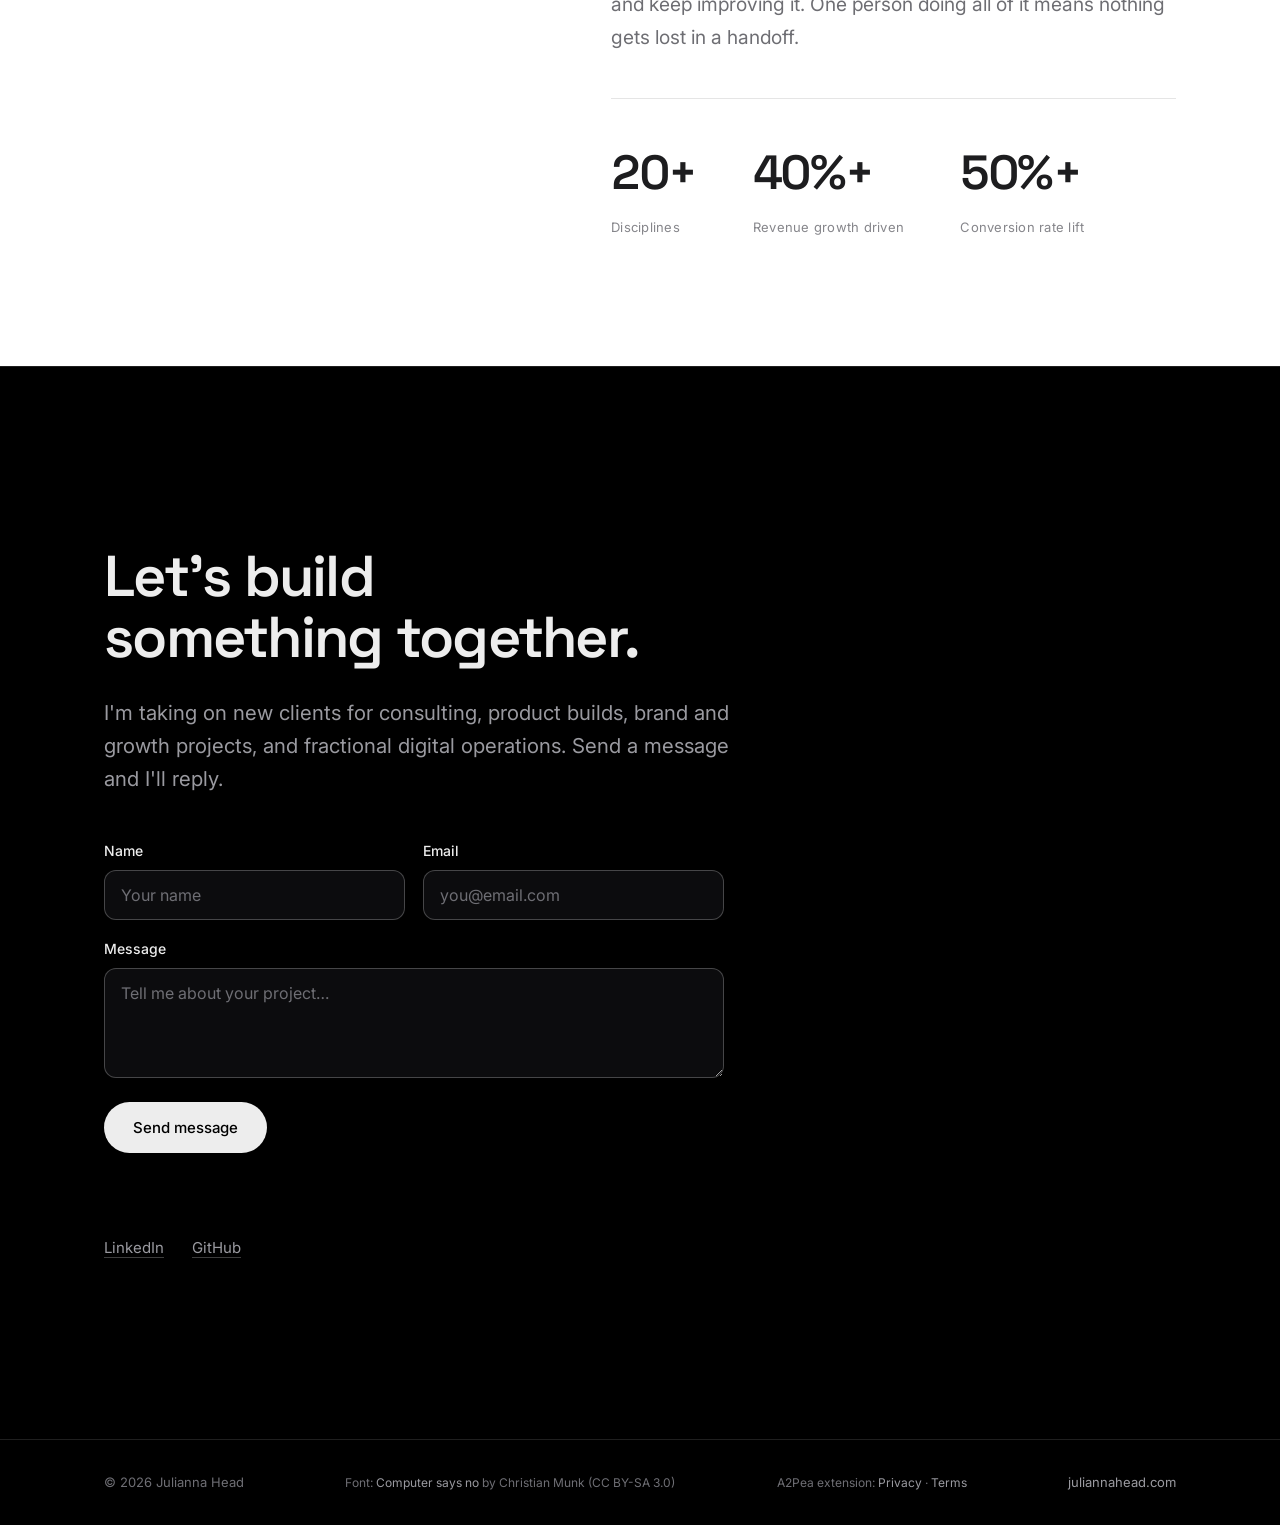
==== commit d77a41f2: "Mobile app card: past tense now that it has launched Co-Authored-By: Claude Opus 5.5 <noreply@anthro" ====
--- a/index.html
+++ b/index.html
@@ -329,8 +329,8 @@
             <p class="case-card__client">Consumer Mobile Product Client</p>
             <h3 class="case-card__title">Mobile App, Product Management</h3>
             <p class="case-card__desc">
-              I'm taking a consumer mobile app from concept toward launch. I own the roadmap
-              and product direction, and keep design, engineering, and go-to-market moving
+              I took a consumer mobile app from concept to launch. I owned the roadmap
+              and product direction, and kept design, engineering, and go-to-market moving
               together.
             </p>
             <ul class="case-card__tags">
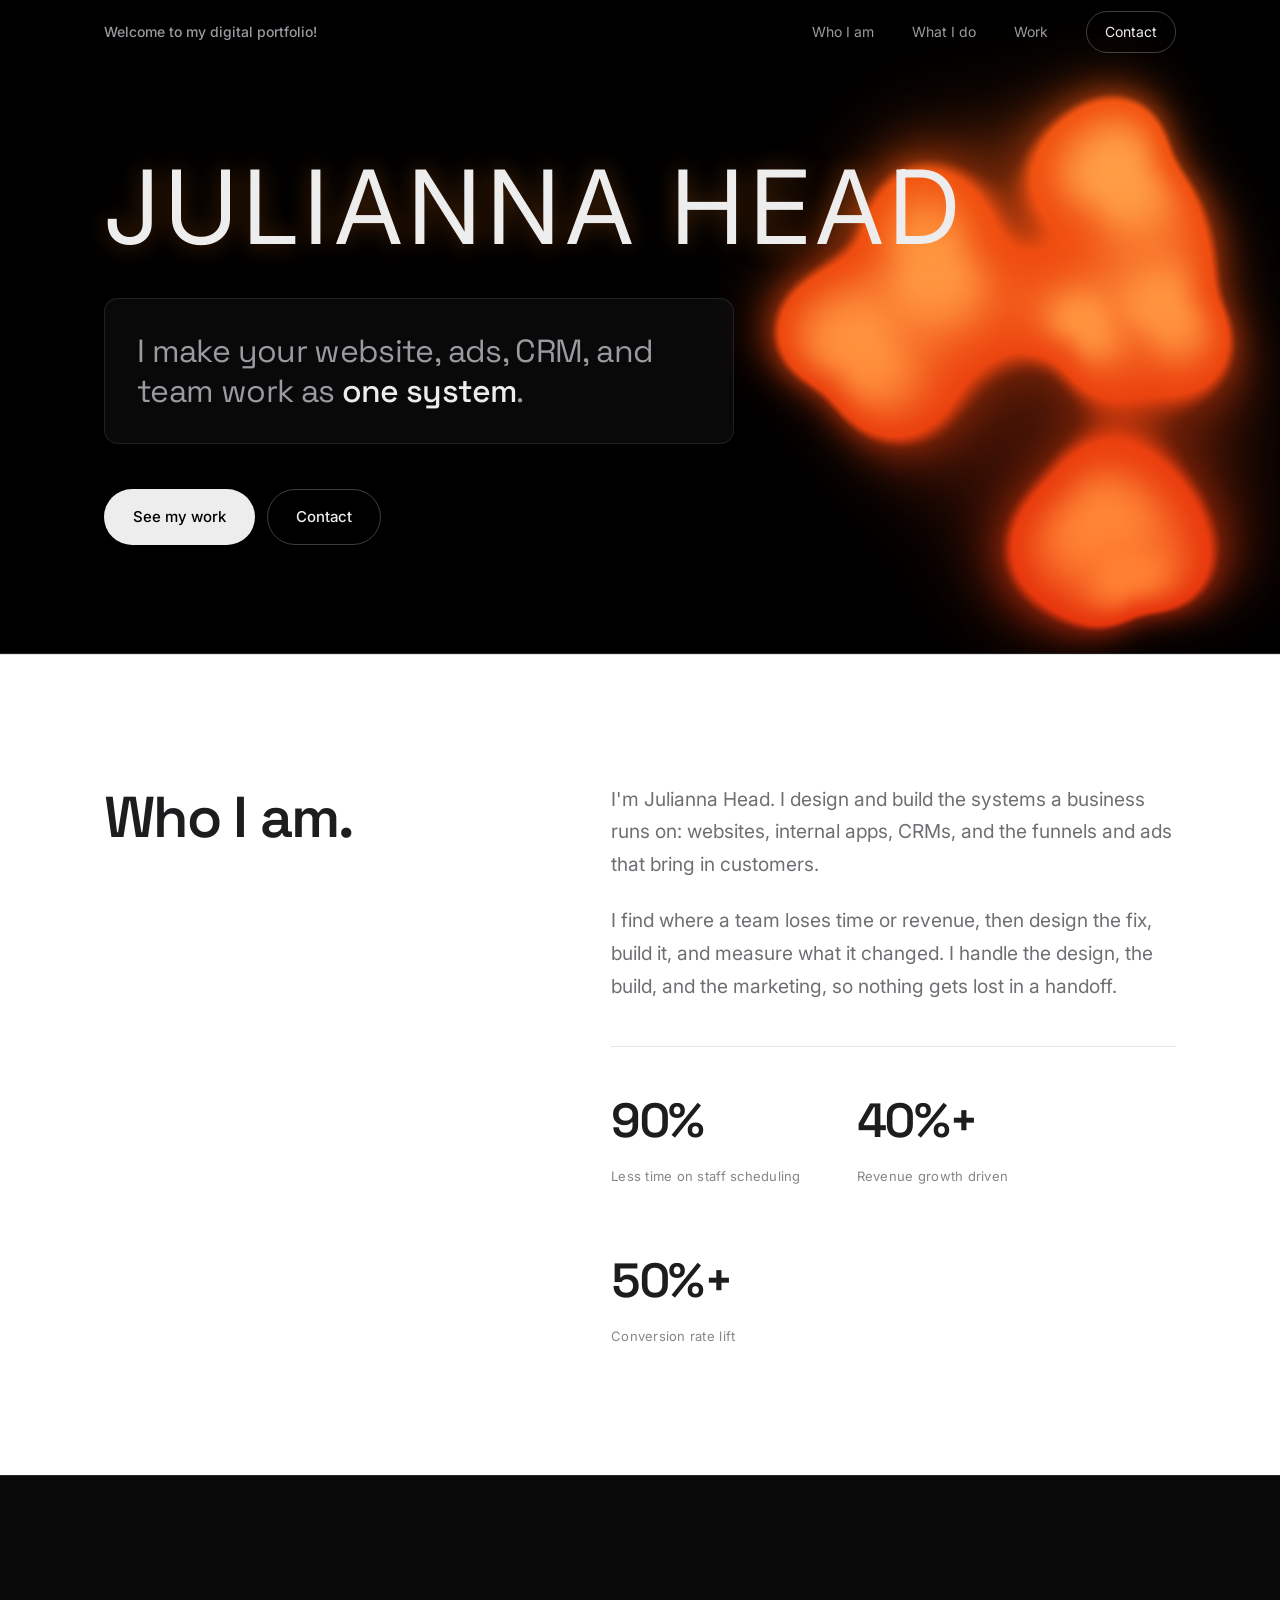
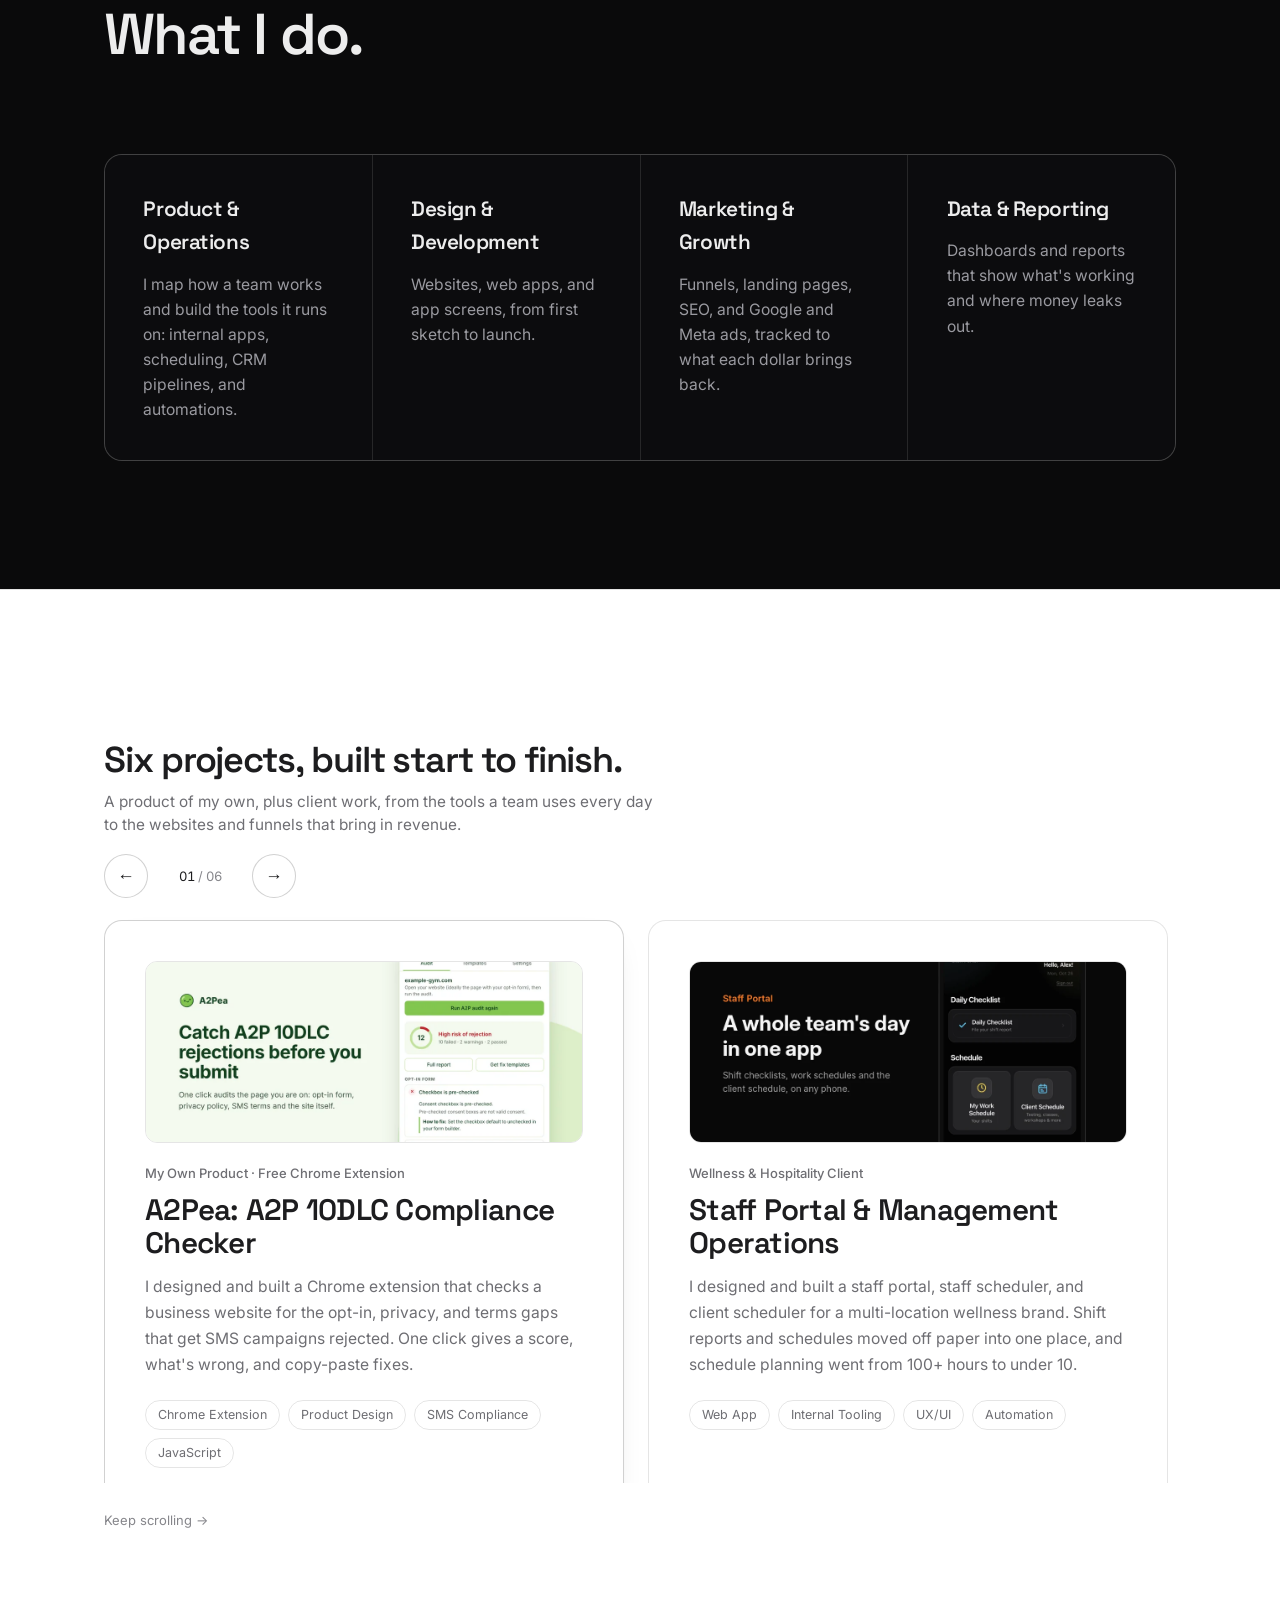
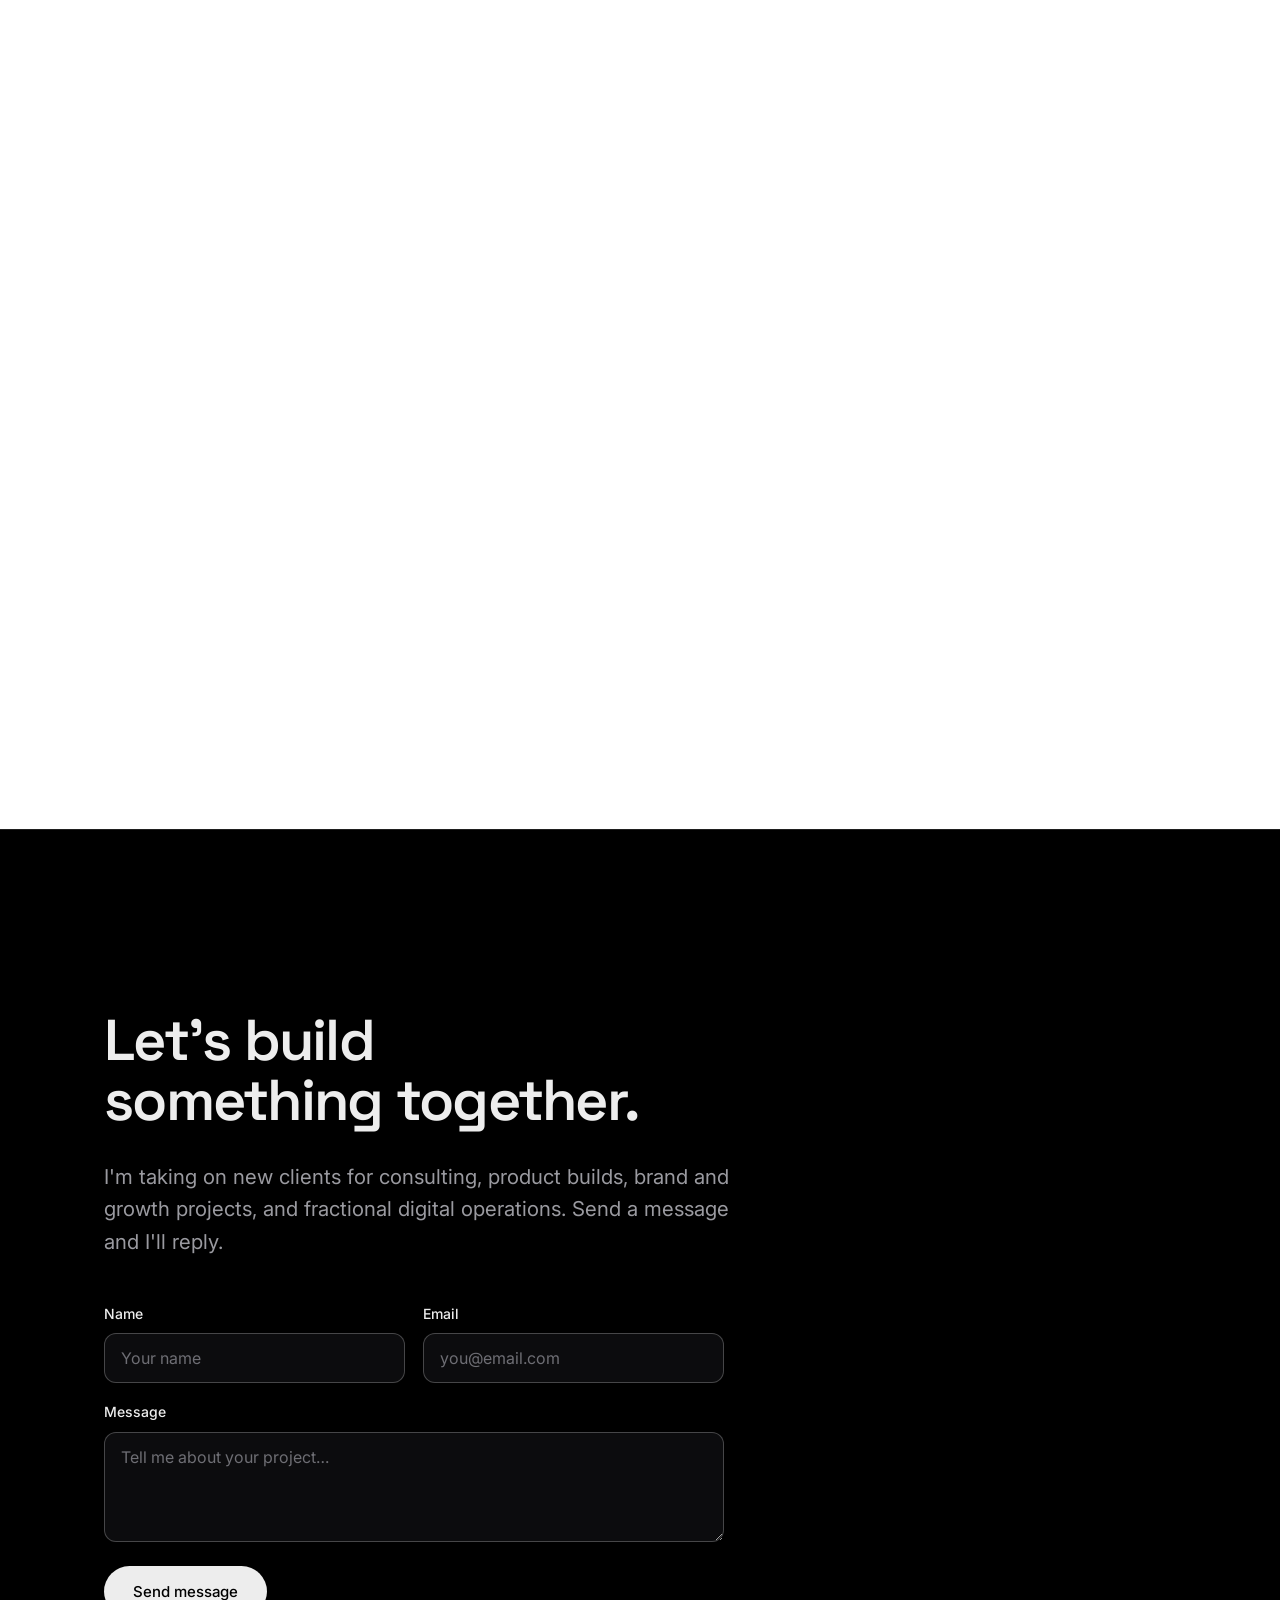
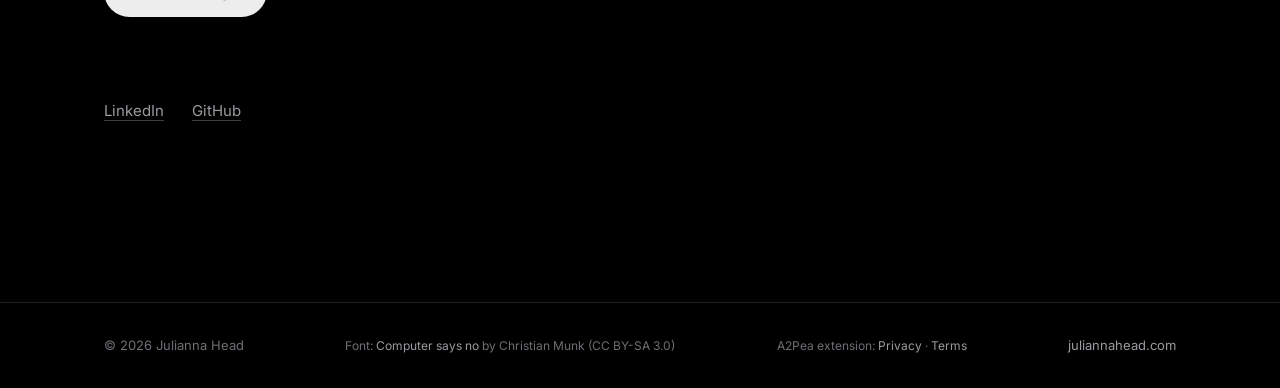
==== commit 7ea55dee: "Simplify site to who I am, what I do, featured work, contact - Who I am moves up under the hero with" ====
--- a/index.html
+++ b/index.html
@@ -174,7 +174,7 @@
   <link rel="preconnect" href="https://fonts.gstatic.com" crossorigin />
   <link href="https://fonts.googleapis.com/css2?family=Space+Grotesk:wght@400;500;600;700&family=Inter:wght@300;400;500;600&display=swap" rel="stylesheet" />
 
-  <link rel="stylesheet" href="styles.css?v=53" />
+  <link rel="stylesheet" href="styles.css?v=54" />
 </head>
 <body>
   <!-- Navigation -->
@@ -182,8 +182,9 @@
     <div class="nav__inner">
       <span class="nav__logo-mark">Welcome to my digital portfolio!</span>
       <nav class="nav__links" aria-label="Primary">
+        <a href="#about">Who I am</a>
         <a href="#capabilities">What I do</a>
-        <a href="#about">Who I am</a>
+        <a href="#work">Work</a>
         <a href="#contact" class="nav__cta">Contact</a>
       </nav>
       <button class="nav__toggle" id="navToggle" aria-label="Toggle menu" aria-expanded="false">
@@ -191,8 +192,9 @@
       </button>
     </div>
     <nav class="mobile-menu" id="mobileMenu" aria-label="Mobile">
+      <a href="#about">Who I am</a>
       <a href="#capabilities">What I do</a>
-      <a href="#about">Who I am</a>
+      <a href="#work">Work</a>
       <a href="#contact" class="mobile-menu__cta">Contact</a>
     </nav>
   </header>
@@ -214,25 +216,86 @@
       </div>
     </section>
 
+    <!-- Who I am -->
+    <section class="about theme-light" id="about">
+      <div class="container about__grid">
+        <div class="about__left reveal">
+          <h2 class="section-title">Who I am.</h2>
+        </div>
+        <div class="about__right reveal">
+          <p>
+            I'm Julianna Head. I design and build the systems a business runs on: websites,
+            internal apps, CRMs, and the funnels and ads that bring in customers.
+          </p>
+          <p>
+            I find where a team loses time or revenue, then design the fix, build it, and
+            measure what it changed. I handle the design, the build, and the marketing, so
+            nothing gets lost in a handoff.
+          </p>
+          <div class="about__stats">
+            <div class="stat">
+              <span class="stat__num mono">90%</span>
+              <span class="stat__label">Less time on staff scheduling</span>
+            </div>
+            <div class="stat">
+              <span class="stat__num mono">40%+</span>
+              <span class="stat__label">Revenue growth driven</span>
+            </div>
+            <div class="stat">
+              <span class="stat__num mono">50%+</span>
+              <span class="stat__label">Conversion rate lift</span>
+            </div>
+          </div>
+        </div>
+      </div>
+    </section>
+
+    <!-- What I do -->
+    <section class="capabilities" id="capabilities">
+      <div class="container">
+        <div class="section-head reveal">
+          <h2 class="section-title">What I do.</h2>
+        </div>
+
+        <div class="pillars pillars--simple">
+          <div class="pillar reveal">
+            <h3 class="pillar__title">Product &amp; Operations</h3>
+            <p class="pillar__text">I map how a team works and build the tools it runs on: internal apps, scheduling, CRM pipelines, and automations.</p>
+          </div>
+          <div class="pillar reveal">
+            <h3 class="pillar__title">Design &amp; Development</h3>
+            <p class="pillar__text">Websites, web apps, and app screens, from first sketch to launch.</p>
+          </div>
+          <div class="pillar reveal">
+            <h3 class="pillar__title">Marketing &amp; Growth</h3>
+            <p class="pillar__text">Funnels, landing pages, SEO, and Google and Meta ads, tracked to what each dollar brings back.</p>
+          </div>
+          <div class="pillar reveal">
+            <h3 class="pillar__title">Data &amp; Reporting</h3>
+            <p class="pillar__text">Dashboards and reports that show what's working and where money leaks out.</p>
+          </div>
+        </div>
+      </div>
+    </section>
+
     <!-- Featured -->
     <section class="work theme-light" id="work">
       <div class="work__pin-wrap" id="workPinWrap">
         <div class="work__pin" id="workPin">
           <div class="container">
             <div class="section-head reveal">
-              <h2 class="section-title">Seven systems, built start to finish.</h2>
+              <h2 class="section-title">Six projects, built start to finish.</h2>
               <p class="section-lede">
-                A product of my own, plus client work for wellness, professional services,
-                consumer, and growth-stage businesses, from the tools a team uses every day to
-                the funnels that bring in revenue.
-              </p>
+                    A product of my own, plus client work, from the tools a team uses every day
+                    to the websites and funnels that bring in revenue.
+                  </p>
             </div>
 
             <div class="work__controls reveal" id="workAlign">
           <button type="button" class="work__btn" id="workPrev" aria-label="Previous project">
             <span aria-hidden="true">←</span>
           </button>
-          <span class="work__counter mono" id="workCounter"><span id="workCurrent">01</span> / 07</span>
+          <span class="work__counter mono" id="workCounter"><span id="workCurrent">01</span> / 06</span>
           <button type="button" class="work__btn" id="workNext" aria-label="Next project">
             <span aria-hidden="true">→</span>
           </button>
@@ -266,9 +329,9 @@
             <p class="case-card__client">Wellness &amp; Hospitality Client</p>
             <h3 class="case-card__title">Staff Portal &amp; Management Operations</h3>
             <p class="case-card__desc">
-              I designed and built internal web apps for a multi-location wellness brand.
-              Scheduling, staff operations, and management now happen in one place instead
-              of a patchwork of separate processes.
+              I designed and built a staff portal, staff scheduler, and client scheduler for a
+              multi-location wellness brand. Shift reports and schedules moved off paper into one
+              place, and schedule planning went from 100+ hours to under 10.
             </p>
             <ul class="case-card__tags">
               <li>Web App</li><li>Internal Tooling</li><li>UX/UI</li><li>Automation</li>
@@ -276,14 +339,20 @@
           </article>
 
           <article class="case-card">
-            <p class="case-card__client">Professional Services Client</p>
-            <h3 class="case-card__title">Client Scheduling System</h3>
+            <button type="button" class="case-card__media case-card__media--button" data-gallery="sitesGallery"
+              aria-label="Open the client website designs">
+              <img src="work/sites/cover.jpg" width="1440" height="900" loading="lazy" decoding="async"
+                alt="Live In Fitness homepage hero" />
+            </button>
+            <p class="case-card__client">Wellness &amp; Fitness Clients</p>
+            <h3 class="case-card__title">Client Websites</h3>
             <p class="case-card__desc">
-              A scheduling platform for a service business. Confirmations, reminders, and
-              handoffs now run on their own, which gives the team back hours of admin.
+              Websites for Live In Fitness, Fitness Retreat, and Fit Culture: quiz funnels,
+              lead forms with SMS consent, results carousels, and calls to book a strategy call.
             </p>
+            <button type="button" class="case-card__more" data-gallery="sitesGallery">See the designs &rarr;</button>
             <ul class="case-card__tags">
-              <li>Product Design</li><li>Automation</li><li>Full-Stack</li>
+              <li>Web Design</li><li>Funnels</li><li>Lead Capture</li><li>UX/UI</li>
             </ul>
           </article>
 
@@ -296,19 +365,6 @@
             </p>
             <ul class="case-card__tags">
               <li>CRM Architecture</li><li>GoHighLevel</li><li>Lifecycle Automation</li>
-            </ul>
-          </article>
-
-          <article class="case-card">
-            <p class="case-card__client">Multi-Location Operations Client</p>
-            <h3 class="case-card__title">VoIP &amp; IVR Phone System</h3>
-            <p class="case-card__desc">
-              A new VoIP phone system with IVR for a growing operations business. I mapped
-              the call flows and routing so they can take more calls without hiring more
-              people to answer them.
-            </p>
-            <ul class="case-card__tags">
-              <li>Telephony</li><li>IVR Design</li><li>Ops Infrastructure</li>
             </ul>
           </article>
 
@@ -350,164 +406,58 @@
       </div>
     </section>
 
-    <!-- Capabilities -->
-    <section class="capabilities" id="capabilities">
-      <div class="container">
-        <div class="section-head reveal">
-          <h2 class="section-title">I speak design, code, marketing, and data.</h2>
-          <p class="section-lede">
-            I like hard problems, and I like switching between kinds of work. Because I
-            handle design, engineering, marketing, and product myself, there are fewer
-            handoffs and the pieces fit together.
-          </p>
-        </div>
-
-        <div class="constellation reveal" id="skillsConstellation" aria-label="Interactive skills constellation">
-          <div class="constellation__stage" id="constellationStage">
-            <button type="button" class="constellation__backdrop" id="constellationBackdrop" aria-label="Close skill detail" tabindex="-1" hidden></button>
-            <div class="constellation__orbit-ring" aria-hidden="true"></div>
-            <div class="constellation__hub" aria-hidden="true">
-              <span class="constellation__hub-dot"></span>
-            </div>
-            <div class="constellation__nodes" id="constellationNodes"></div>
-            <aside class="constellation__detail" id="constellationDetail" aria-live="polite" hidden>
-              <span class="constellation__detail-num mono" id="constellationDetailNum"></span>
-              <h3 class="constellation__detail-title" id="constellationDetailTitle"></h3>
-              <ul class="constellation__detail-list" id="constellationDetailList"></ul>
-            </aside>
-          </div>
-          <p class="constellation__hint" id="constellationHint">Click a node to explore</p>
-        </div>
-
-        <div class="pillars pillars--fallback">
-          <div class="pillar reveal">
-            <span class="pillar__num mono">01</span>
-            <h3 class="pillar__title">Design &amp; Brand</h3>
-            <ul class="pillar__list">
-              <li>Graphic Designer</li>
-              <li>Web Designer</li>
-              <li>App UI Designer</li>
-              <li>Brand &amp; Visual Systems</li>
-            </ul>
-          </div>
-
-          <div class="pillar reveal">
-            <span class="pillar__num mono">02</span>
-            <h3 class="pillar__title">Engineering &amp; Development</h3>
-            <ul class="pillar__list">
-              <li>Web Developer</li>
-              <li>Engineer</li>
-              <li>Software Consultant</li>
-              <li>Web App Development</li>
-            </ul>
-          </div>
-
-          <div class="pillar reveal">
-            <span class="pillar__num mono">03</span>
-            <h3 class="pillar__title">Marketing &amp; Growth</h3>
-            <ul class="pillar__list">
-              <li>Digital Marketing Specialist</li>
-              <li>SEO Specialist</li>
-              <li>Social Media Manager</li>
-              <li>Google &amp; Meta Ads</li>
-              <li>Lead Generation</li>
-            </ul>
-          </div>
-
-          <div class="pillar reveal">
-            <span class="pillar__num mono">04</span>
-            <h3 class="pillar__title">Data &amp; Analytics</h3>
-            <ul class="pillar__list">
-              <li>Data Analyst</li>
-              <li>Marketing Analyst</li>
-              <li>Ads &amp; Performance Analytics</li>
-            </ul>
-          </div>
-
-          <div class="pillar reveal">
-            <span class="pillar__num mono">05</span>
-            <h3 class="pillar__title">Product &amp; Strategy</h3>
-            <ul class="pillar__list">
-              <li>Digital Product Manager</li>
-              <li>Consultant</li>
-              <li>Digital Operations</li>
-              <li>CRM &amp; Systems Architecture</li>
-            </ul>
-          </div>
-
-          <div class="pillar reveal">
-            <span class="pillar__num mono">06</span>
-            <h3 class="pillar__title">Content &amp; Media</h3>
-            <ul class="pillar__list">
-              <li>Content Creator</li>
-              <li>Video Editor</li>
-              <li>Videographer</li>
-              <li>Photographer</li>
-            </ul>
-          </div>
-
-          <div class="pillar reveal">
-            <span class="pillar__num mono">07</span>
-            <h3 class="pillar__title">Operations &amp; People</h3>
-            <ul class="pillar__list">
-              <li>Hiring Manager</li>
-              <li>Recruiter</li>
-              <li>Marketing Specialist</li>
-            </ul>
-          </div>
-
-          <div class="pillar reveal">
-            <span class="pillar__num mono">08</span>
-            <h3 class="pillar__title">Editorial</h3>
-            <ul class="pillar__list">
-              <li>Grant &amp; Book Editor</li>
-            </ul>
-          </div>
-        </div>
-      </div>
-    </section>
-
-    <!-- About -->
-    <section class="about theme-light" id="about">
-      <div class="container about__grid">
-        <div class="about__left reveal">
-          <p class="eyebrow about__eyebrow">You've got the stars.</p>
-          <h2 class="section-title">I draw the constellation.</h2>
-        </div>
-        <div class="about__right reveal">
-          <p>
-            I'm Julianna Head, a Digital Operations &amp; Growth Architect. I work across
-            design, engineering, marketing, product, and data, and I'm usually the one who
-            sees how they connect.
-          </p>
-          <p>
-            My clients include wellness and hospitality companies, professional services
-            firms, consumer and DTC brands, and growth-stage companies. For them I've built
-            internal web apps, automated client systems, CRMs, and VoIP/IVR phone systems,
-            run paid ads, and managed a consumer mobile app.
-          </p>
-          <p>
-            I start by finding where revenue leaks out of a funnel or an operation. Then I
-            design the fix, build it, market it, measure it, and keep improving it. One
-            person doing all of it means nothing gets lost in a handoff.
-          </p>
-          <div class="about__stats">
-            <div class="stat">
-              <span class="stat__num mono">20+</span>
-              <span class="stat__label">Disciplines</span>
-            </div>
-            <div class="stat">
-              <span class="stat__num mono">40%+</span>
-              <span class="stat__label">Revenue growth driven</span>
-            </div>
-            <div class="stat">
-              <span class="stat__num mono">50%+</span>
-              <span class="stat__label">Conversion rate lift</span>
-            </div>
-          </div>
-        </div>
-      </div>
-    </section>
+    <dialog class="gallery" id="sitesGallery" aria-labelledby="sitesGalleryTitle">
+      <div class="gallery__head">
+        <h2 class="gallery__title" id="sitesGalleryTitle">Client websites</h2>
+        <button type="button" class="gallery__close" data-gallery-close aria-label="Close">&times;</button>
+      </div>
+      <div class="gallery__grid">
+        <figure class="gallery__item">
+          <img src="work/sites/lif-program.jpg" loading="lazy" decoding="async" alt="The program steps leading into the root-cause story" />
+          <figcaption>Live In Fitness: the program steps leading into the root-cause story</figcaption>
+        </figure>
+        <figure class="gallery__item">
+          <img src="work/sites/lif-quiz.jpg" loading="lazy" decoding="async" alt="The quiz that starts the funnel" />
+          <figcaption>Live In Fitness: the quiz that starts the funnel</figcaption>
+        </figure>
+        <figure class="gallery__item">
+          <img src="work/sites/lif-form.jpg" loading="lazy" decoding="async" alt="Lead form with SMS consent, sent straight to the CRM" />
+          <figcaption>Live In Fitness: lead form with SMS consent, sent straight to the CRM</figcaption>
+        </figure>
+        <figure class="gallery__item">
+          <img src="work/sites/lif-testimonials.jpg" loading="lazy" decoding="async" alt="Testimonial cards" />
+          <figcaption>Live In Fitness: testimonial cards</figcaption>
+        </figure>
+        <figure class="gallery__item">
+          <img src="work/sites/lif-story.jpg" loading="lazy" decoding="async" alt="Transformation story slider" />
+          <figcaption>Live In Fitness: transformation story slider</figcaption>
+        </figure>
+        <figure class="gallery__item">
+          <img src="work/sites/fr-celebrity.jpg" loading="lazy" decoding="async" alt="Celebrity quote section" />
+          <figcaption>Fitness Retreat: celebrity quote section</figcaption>
+        </figure>
+        <figure class="gallery__item">
+          <img src="work/sites/fr-protocols.jpg" loading="lazy" decoding="async" alt="Tabbed program list" />
+          <figcaption>Fitness Retreat: tabbed program list</figcaption>
+        </figure>
+        <figure class="gallery__item">
+          <img src="work/sites/fr-results.jpg" loading="lazy" decoding="async" alt="Results carousel" />
+          <figcaption>Fitness Retreat: results carousel</figcaption>
+        </figure>
+        <figure class="gallery__item">
+          <img src="work/sites/fc-explore.jpg" loading="lazy" decoding="async" alt="Card grid linking the retreat, shop, recipes, and blog" />
+          <figcaption>Fit Culture: card grid linking the retreat, shop, recipes, and blog</figcaption>
+        </figure>
+        <figure class="gallery__item">
+          <img src="work/sites/fc-coach.jpg" loading="lazy" decoding="async" alt="Coach intro with a halftone pattern and quote card" />
+          <figcaption>Fit Culture: coach intro with a halftone pattern and quote card</figcaption>
+        </figure>
+        <figure class="gallery__item">
+          <img src="work/sites/fc-app.jpg" loading="lazy" decoding="async" alt="App section with phone mockup and feature list" />
+          <figcaption>Fit Culture: app section with phone mockup and feature list</figcaption>
+        </figure>
+      </div>
+    </dialog>
 
     <!-- Contact -->
     <section class="contact" id="contact">
@@ -563,6 +513,6 @@
     </div>
   </footer>
 
-  <script src="script.js?v=33"></script>
+  <script src="script.js?v=34"></script>
 </body>
 </html>
--- a/styles.css
+++ b/styles.css
@@ -585,6 +585,25 @@
   overflow: hidden;
   aspect-ratio: 2 / 1;
 }
+.case-card__media--button {
+  display: block;
+  width: 100%;
+  padding: 0;
+  background: none;
+  cursor: zoom-in;
+}
+.case-card__more {
+  background: none;
+  border: 0;
+  padding: 0;
+  margin: -4px 0 18px;
+  font: inherit;
+  font-size: 0.95rem;
+  font-weight: 500;
+  color: var(--accent);
+  cursor: pointer;
+}
+.case-card__more:hover { text-decoration: underline; }
 .case-card__media img {
   display: block;
   width: 100%;
@@ -686,166 +705,9 @@
 }
 .pillar__list li:hover { color: var(--white); padding-left: 6px; }
 
-/* Skills constellation — desktop interactive orbit */
-.constellation {
-  display: none;
-  margin-top: clamp(36px, 5vw, 56px);
-}
-.constellation__stage {
-  position: relative;
-  width: 100%;
-  min-height: clamp(520px, 62vw, 680px);
-  display: flex;
-  align-items: center;
-  justify-content: center;
-  margin-inline: auto;
-  max-width: 920px;
-}
-.constellation__backdrop {
-  position: absolute;
-  inset: 0;
-  z-index: 5;
-  border: 0;
-  background: transparent;
-  cursor: default;
-  padding: 0;
-}
-.constellation__orbit-ring {
-  position: absolute;
-  width: min(72vw, 520px);
-  height: min(72vw, 520px);
-  border-radius: 50%;
-  border: 1px solid var(--line-strong);
-  pointer-events: none;
-}
-.constellation__hub {
-  position: absolute;
-  z-index: 2;
-  display: flex;
-  flex-direction: column;
-  align-items: center;
-  gap: 10px;
-  pointer-events: none;
-}
-.constellation__hub-dot {
-  width: 10px;
-  height: 10px;
-  border-radius: 50%;
-  background: var(--ink);
-}
-.constellation__hub-label {
-  font-size: 11px;
-  letter-spacing: 0.18em;
-  text-transform: uppercase;
-  color: var(--grey-dim);
-}
-.constellation__nodes {
-  position: absolute;
-  inset: 0;
-  z-index: 3;
-}
-.constellation__node {
-  position: absolute;
-  left: 50%;
-  top: 50%;
-  width: 48px;
-  height: 48px;
-  margin: -24px 0 0 -24px;
-  border-radius: 50%;
-  border: 1px solid var(--line-strong);
-  background: var(--card);
-  color: var(--ink);
-  font-size: 12px;
-  font-variant-numeric: tabular-nums;
-  cursor: pointer;
-  display: flex;
-  align-items: center;
-  justify-content: center;
-  transition:
-    border-color 0.35s var(--ease),
-    background 0.35s var(--ease),
-    color 0.35s var(--ease),
-    box-shadow 0.35s var(--ease),
-    transform 0.05s linear;
-  box-shadow: none;
-}
-.constellation__node:hover {
-  border-color: var(--ink);
-  box-shadow: var(--shadow);
-}
-.constellation__node.is-active {
-  border-color: var(--ink);
-  background: var(--ink);
-  color: var(--black);
-  box-shadow: var(--shadow);
-}
-.constellation__node-label {
-  position: absolute;
-  top: calc(100% + 8px);
-  left: 50%;
-  transform: translateX(-50%);
-  white-space: nowrap;
-  font-family: var(--font-body);
-  font-size: 11px;
-  font-weight: 500;
-  letter-spacing: 0.02em;
-  color: var(--grey);
-  pointer-events: none;
-  max-width: 140px;
-  overflow: hidden;
-  text-overflow: ellipsis;
-}
-.constellation__node.is-active .constellation__node-label {
-  color: var(--ink);
-  font-weight: 600;
-}
-.constellation__detail {
-  position: absolute;
-  left: 50%;
-  bottom: clamp(8px, 2vw, 24px);
-  transform: translateX(-50%);
-  z-index: 10;
-  width: min(320px, calc(100% - 32px));
-  background: var(--card);
-  border: 1px solid var(--line-strong);
-  border-radius: var(--radius);
-  padding: clamp(20px, 3vw, 28px);
-  box-shadow: var(--shadow);
-}
-.constellation__detail-num {
-  font-size: 12px;
-  color: var(--grey-dim);
-  letter-spacing: 0.1em;
-}
-.constellation__detail-title {
-  font-family: var(--font-display);
-  font-weight: 600;
-  font-size: 1.15rem;
-  letter-spacing: -0.02em;
-  margin: 10px 0 14px;
-}
-.constellation__detail-list li {
-  color: var(--grey);
-  font-size: 0.92rem;
-  padding: 6px 0;
-  border-top: 1px solid var(--line);
-}
-.constellation__hint {
-  text-align: center;
-  margin-top: 20px;
-  font-size: 13px;
-  color: var(--grey-dim);
-}
-
-@media (min-width: 861px) {
-  .constellation { display: block; }
-  .pillars--fallback { display: none; }
-}
-
-@media (max-width: 860px) {
-  .constellation { display: none !important; }
-  .pillars--fallback { display: grid; }
-}
+.pillars--simple { grid-template-columns: repeat(auto-fill, minmax(240px, 1fr)); }
+.pillars--simple .pillar__title { margin: 0 0 12px; }
+.pillar__text { color: var(--grey); font-size: 0.98rem; line-height: 1.6; }
 
 /* ============================================================
    About
@@ -1057,3 +919,58 @@
   }
   .about__stats .stat:first-child { grid-column: 1 / -1; }
 }
+
+/* ============================================================
+   Gallery (client website close-ups)
+   ============================================================ */
+.gallery {
+  width: min(1100px, calc(100% - 32px));
+  margin: auto;
+  max-height: calc(100vh - 48px);
+  padding: 0;
+  border: 1px solid #2a2a2a;
+  border-radius: 16px;
+  background: #0b0b0b;
+  color: #f2f2f2;
+  overflow: auto;
+  overscroll-behavior: contain;
+}
+.gallery::backdrop { background: rgba(0, 0, 0, 0.8); }
+.gallery__head {
+  position: sticky;
+  top: 0;
+  z-index: 1;
+  display: flex;
+  align-items: center;
+  justify-content: space-between;
+  padding: 16px 20px;
+  background: #0b0b0b;
+  border-bottom: 1px solid #2a2a2a;
+}
+.gallery__title {
+  font-family: var(--font-display);
+  font-size: 1.2rem;
+  font-weight: 600;
+}
+.gallery__close {
+  width: 40px;
+  height: 40px;
+  border: 1px solid #2a2a2a;
+  border-radius: 50%;
+  background: none;
+  color: inherit;
+  font-size: 24px;
+  line-height: 1;
+  cursor: pointer;
+}
+.gallery__close:hover { border-color: var(--accent); color: var(--accent); }
+.gallery__grid { display: grid; gap: 36px; padding: 24px 20px 32px; }
+.gallery__item img {
+  display: block;
+  width: 100%;
+  height: auto;
+  border: 1px solid #2a2a2a;
+  border-radius: 10px;
+}
+.gallery__item figcaption { margin-top: 10px; font-size: 14px; color: #a5a5a5; }
+html.is-gallery-open { overflow: hidden; }
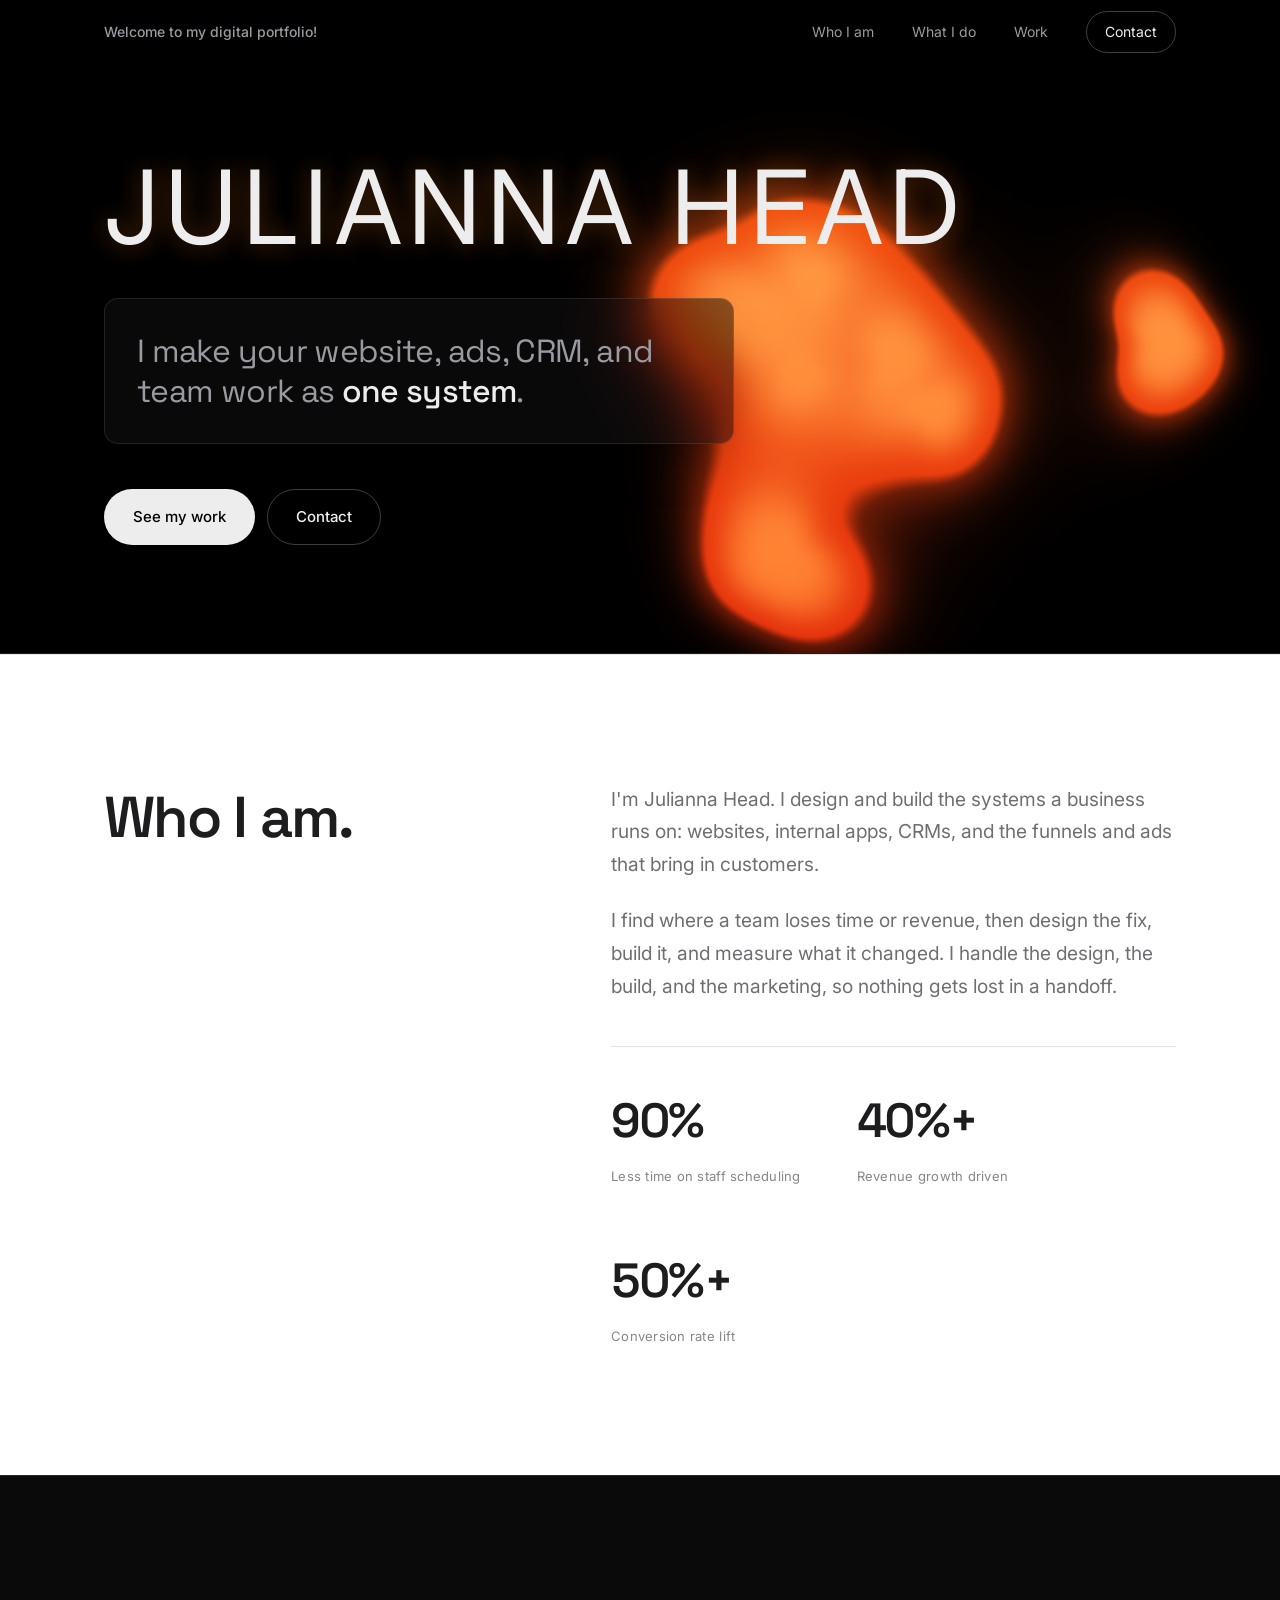
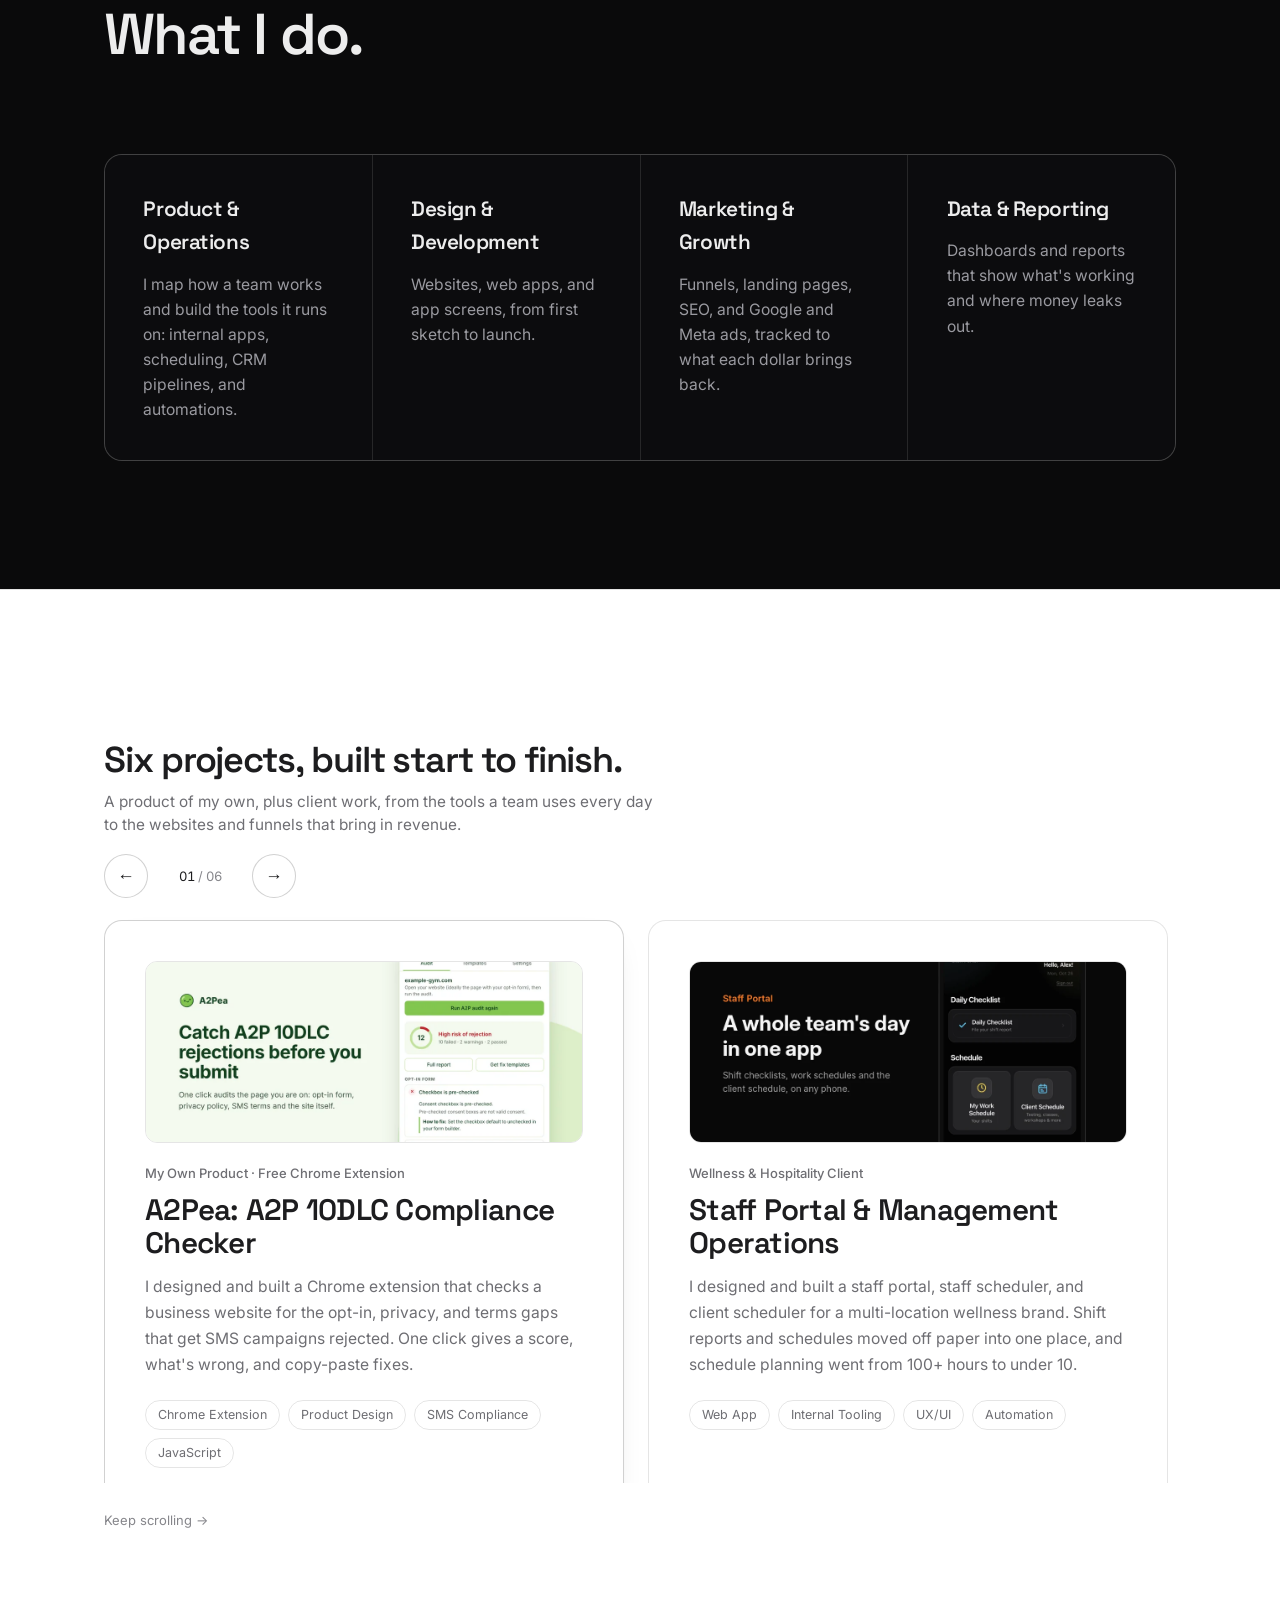
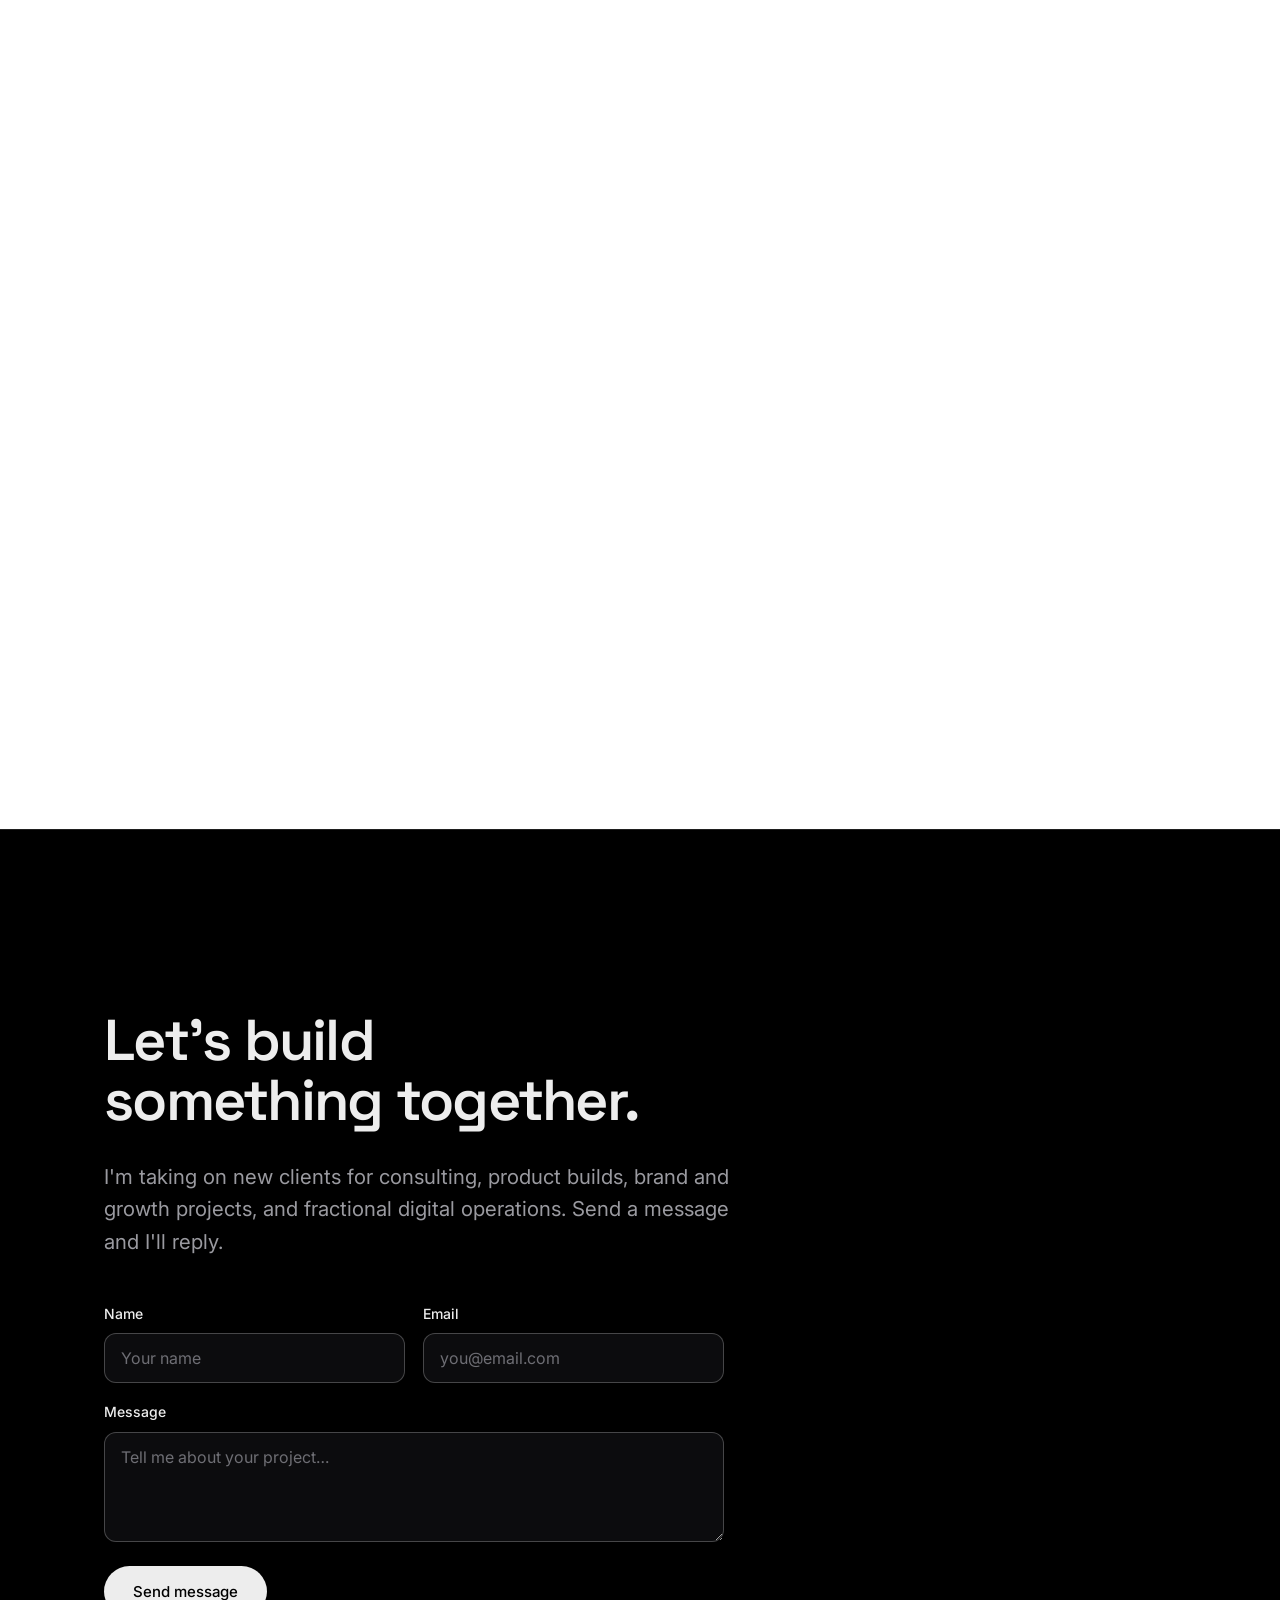
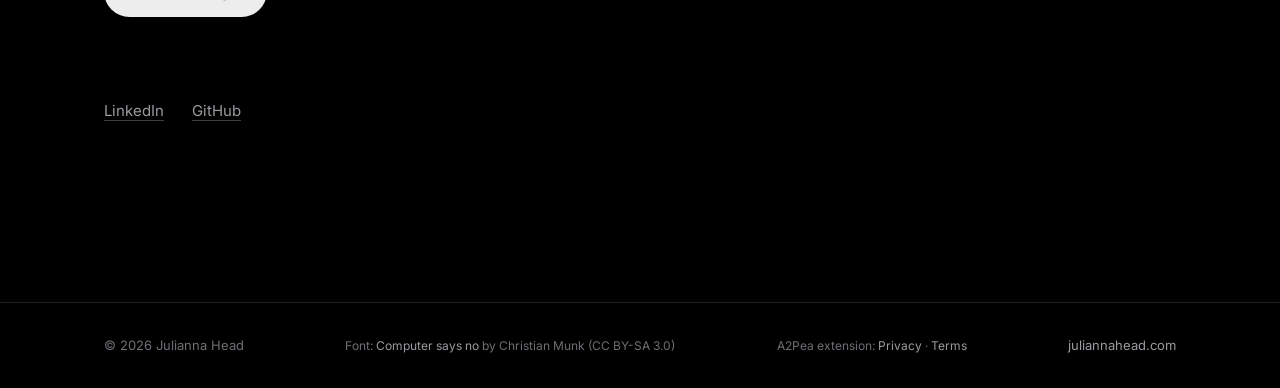
==== commit 21845760: "Slow the hero lava blobs down and make them glide Slower rise/sink cycle and shape wobble, gentler c" ====
--- a/index.html
+++ b/index.html
@@ -513,6 +513,6 @@
     </div>
   </footer>
 
-  <script src="script.js?v=34"></script>
+  <script src="script.js?v=35"></script>
 </body>
 </html>
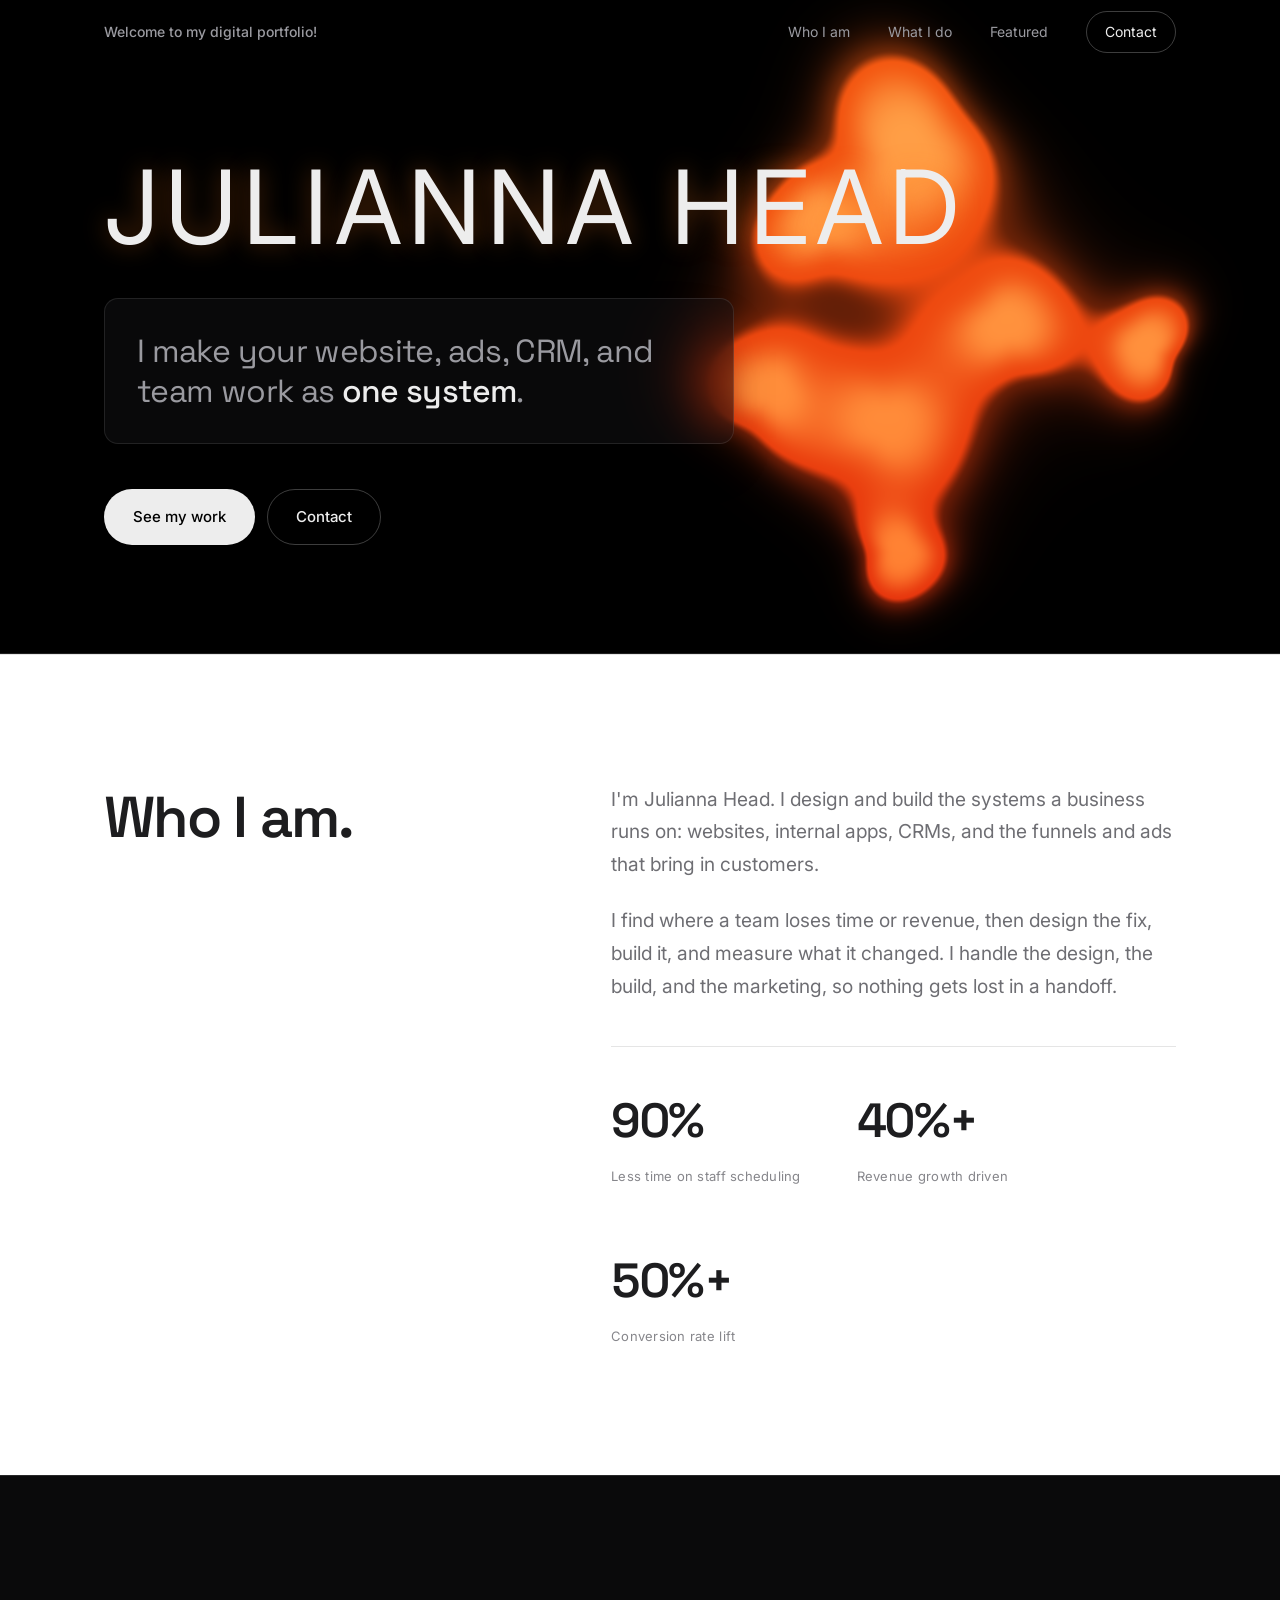
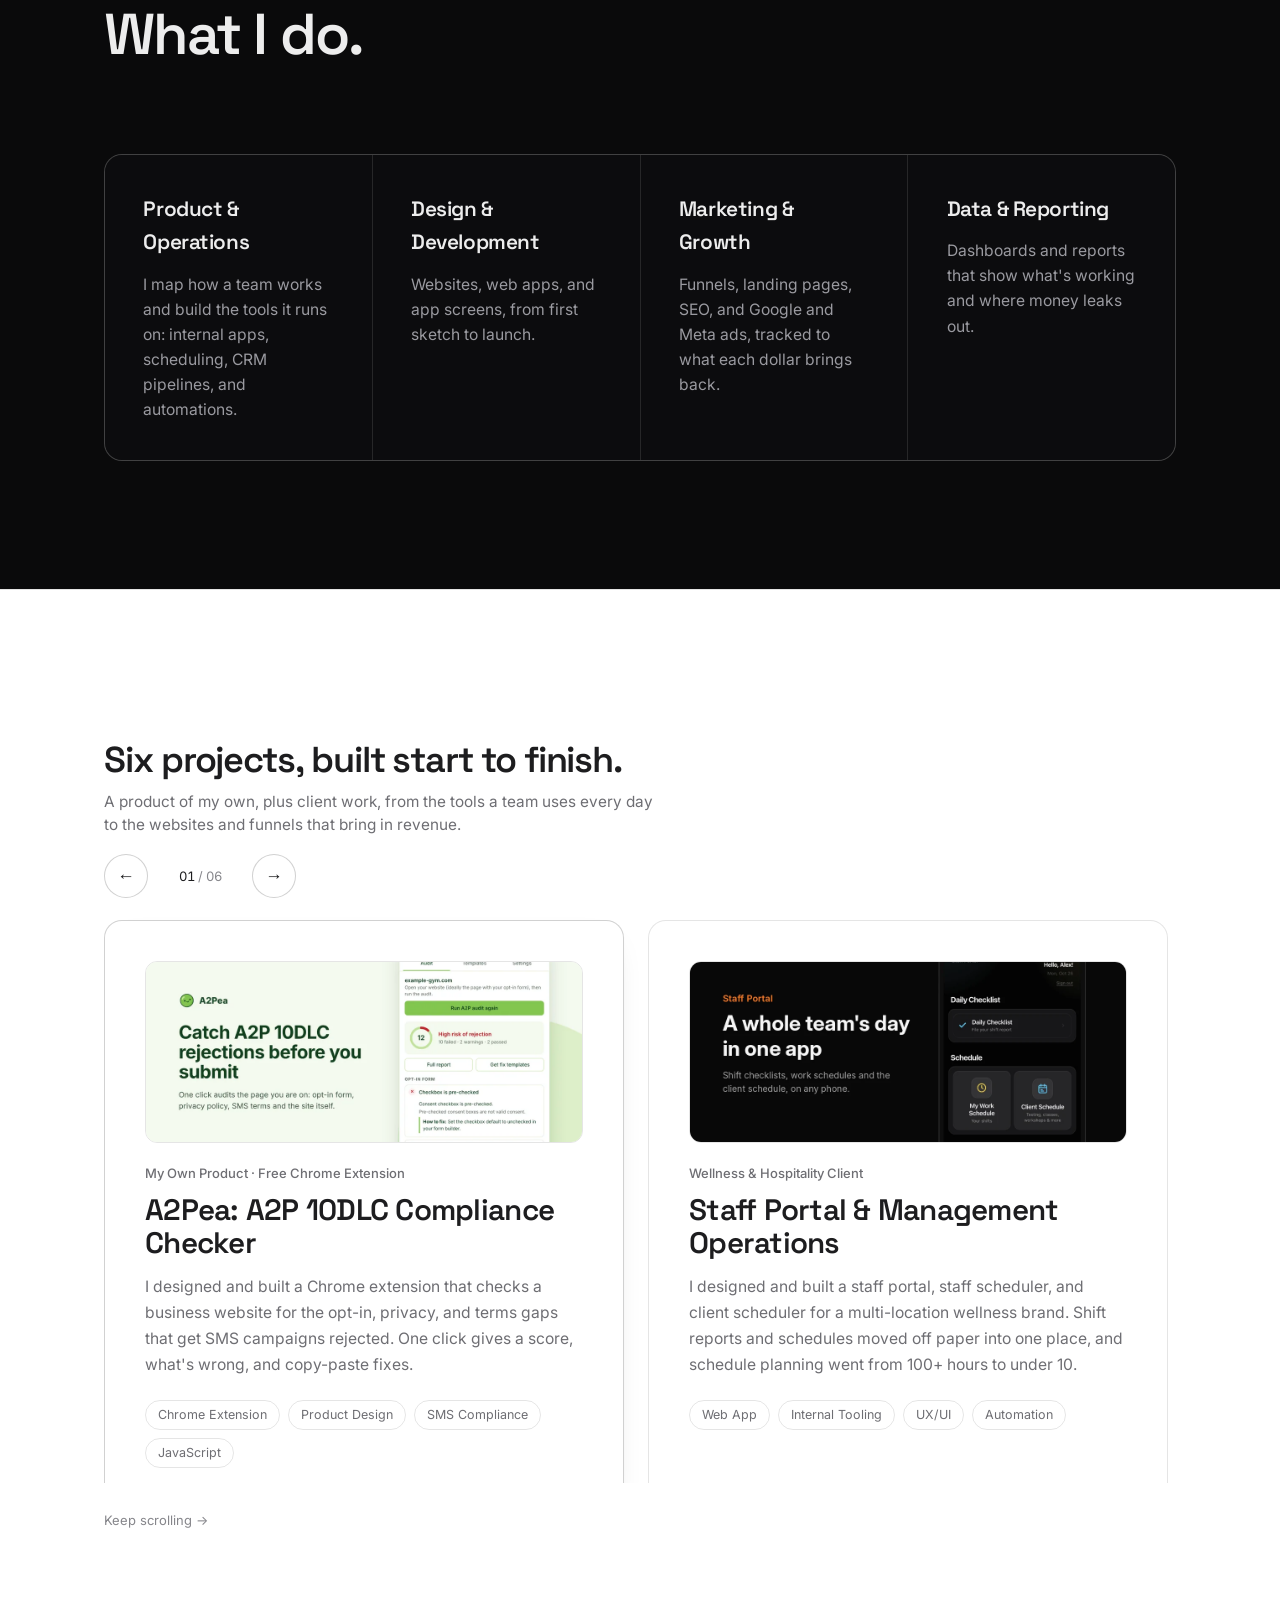
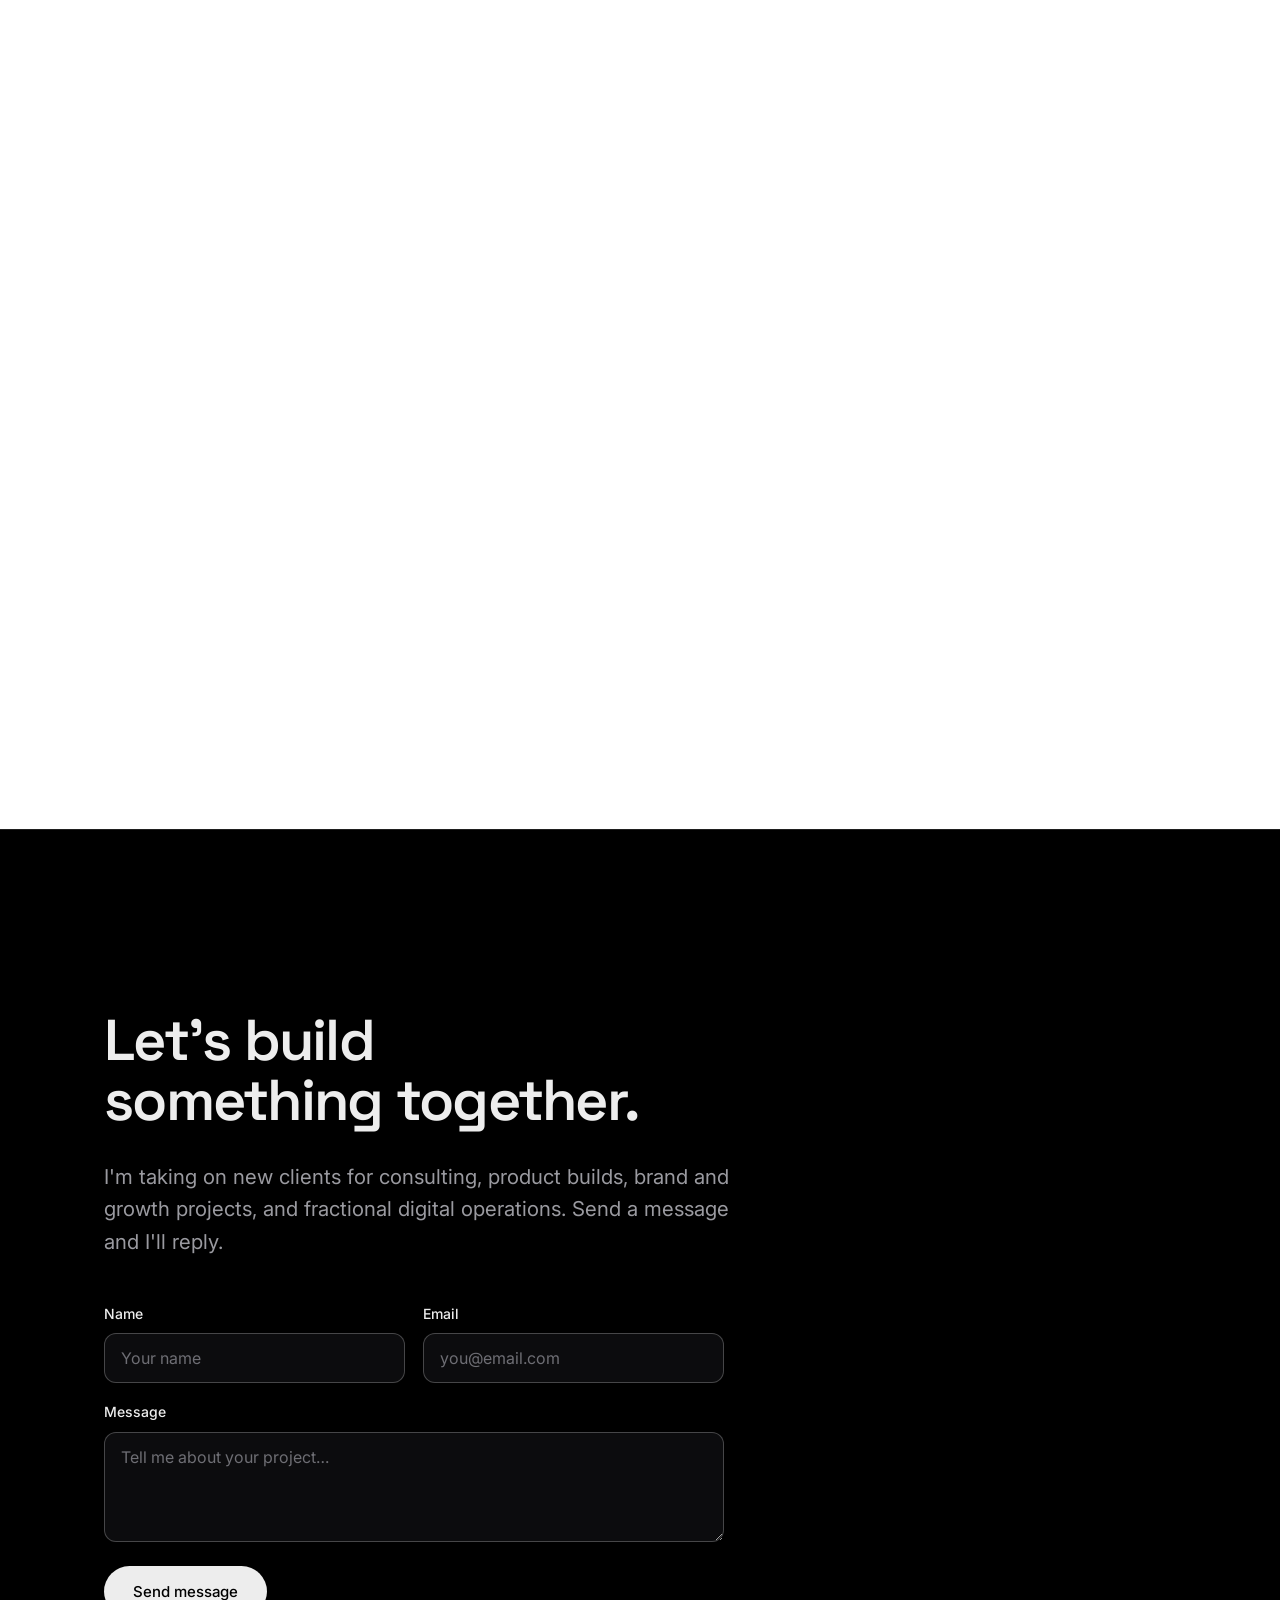
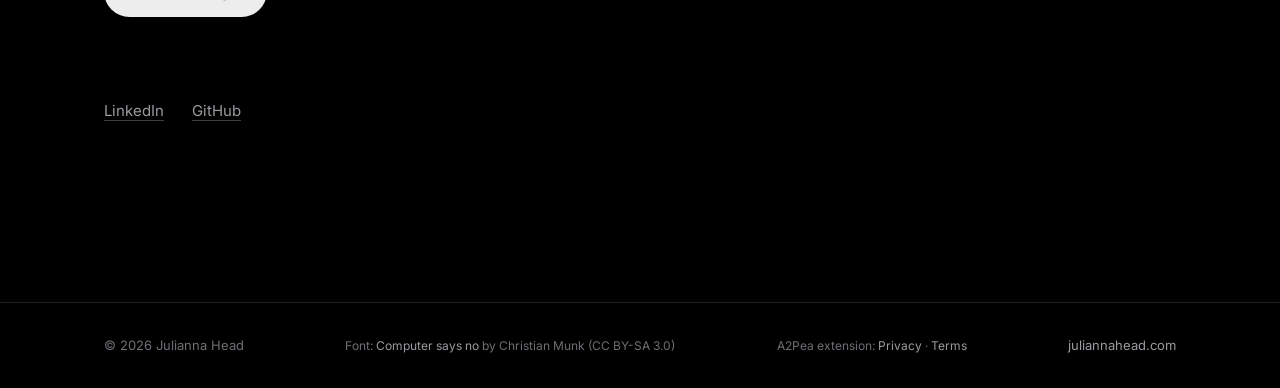
==== commit d67ea288: "Client Websites: Julianna's highlight screenshots, performance copy; nav Work -> Featured Replaces t" ====
--- a/index.html
+++ b/index.html
@@ -174,7 +174,7 @@
   <link rel="preconnect" href="https://fonts.gstatic.com" crossorigin />
   <link href="https://fonts.googleapis.com/css2?family=Space+Grotesk:wght@400;500;600;700&family=Inter:wght@300;400;500;600&display=swap" rel="stylesheet" />
 
-  <link rel="stylesheet" href="styles.css?v=54" />
+  <link rel="stylesheet" href="styles.css?v=55" />
 </head>
 <body>
   <!-- Navigation -->
@@ -184,7 +184,7 @@
       <nav class="nav__links" aria-label="Primary">
         <a href="#about">Who I am</a>
         <a href="#capabilities">What I do</a>
-        <a href="#work">Work</a>
+        <a href="#work">Featured</a>
         <a href="#contact" class="nav__cta">Contact</a>
       </nav>
       <button class="nav__toggle" id="navToggle" aria-label="Toggle menu" aria-expanded="false">
@@ -194,7 +194,7 @@
     <nav class="mobile-menu" id="mobileMenu" aria-label="Mobile">
       <a href="#about">Who I am</a>
       <a href="#capabilities">What I do</a>
-      <a href="#work">Work</a>
+      <a href="#work">Featured</a>
       <a href="#contact" class="mobile-menu__cta">Contact</a>
     </nav>
   </header>
@@ -341,18 +341,20 @@
           <article class="case-card">
             <button type="button" class="case-card__media case-card__media--button" data-gallery="sitesGallery"
               aria-label="Open the client website designs">
-              <img src="work/sites/cover.jpg" width="1440" height="900" loading="lazy" decoding="async"
-                alt="Live In Fitness homepage hero" />
+              <img src="work/sites/lif-pricing.jpg" width="1600" height="726" loading="lazy" decoding="async"
+                alt="Live In Fitness pricing section with a looping video beside the copy" />
             </button>
             <p class="case-card__client">Wellness &amp; Fitness Clients</p>
             <h3 class="case-card__title">Client Websites</h3>
             <p class="case-card__desc">
-              Websites for Live In Fitness, Fitness Retreat, and Fit Culture: quiz funnels,
-              lead forms with SMS consent, results carousels, and calls to book a strategy call.
+              Websites for Live In Fitness, Fitness Retreat, and Fit Culture, built for phone,
+              tablet, and desktop. Carousels, scroll effects, and parallax, on pages that load
+              fast: resized images, and videos compressed with ffmpeg and served from S3 and
+              CloudFront.
             </p>
             <button type="button" class="case-card__more" data-gallery="sitesGallery">See the designs &rarr;</button>
             <ul class="case-card__tags">
-              <li>Web Design</li><li>Funnels</li><li>Lead Capture</li><li>UX/UI</li>
+              <li>Web Design</li><li>Responsive</li><li>Performance</li><li>UX/UI</li>
             </ul>
           </article>
 
@@ -411,50 +413,27 @@
         <h2 class="gallery__title" id="sitesGalleryTitle">Client websites</h2>
         <button type="button" class="gallery__close" data-gallery-close aria-label="Close">&times;</button>
       </div>
+      <p class="gallery__intro">Every site is built for phone, tablet, and desktop, with carousels, scroll effects, and parallax. Images are resized and videos compressed with ffmpeg, then served from S3 and CloudFront so pages load fast.</p>
       <div class="gallery__grid">
         <figure class="gallery__item">
-          <img src="work/sites/lif-program.jpg" loading="lazy" decoding="async" alt="The program steps leading into the root-cause story" />
-          <figcaption>Live In Fitness: the program steps leading into the root-cause story</figcaption>
+          <img src="work/sites/lif-pricing.jpg" loading="lazy" decoding="async" alt="Split pricing section with a looping kitchen video" />
+          <figcaption>Live In Fitness: split pricing section with a looping video, compressed with ffmpeg and served from S3 and CloudFront</figcaption>
         </figure>
         <figure class="gallery__item">
-          <img src="work/sites/lif-quiz.jpg" loading="lazy" decoding="async" alt="The quiz that starts the funnel" />
-          <figcaption>Live In Fitness: the quiz that starts the funnel</figcaption>
+          <img src="work/sites/lif-press.jpg" loading="lazy" decoding="async" alt="Press carousel with a magazine cover layered over the article" />
+          <figcaption>Live In Fitness: press carousel with arrow controls and a layered magazine cover</figcaption>
         </figure>
         <figure class="gallery__item">
-          <img src="work/sites/lif-form.jpg" loading="lazy" decoding="async" alt="Lead form with SMS consent, sent straight to the CRM" />
-          <figcaption>Live In Fitness: lead form with SMS consent, sent straight to the CRM</figcaption>
+          <img src="work/sites/fr-nav.jpg" loading="lazy" decoding="async" alt="Sticky navigation bar blurring the page behind it" />
+          <figcaption>Fitness Retreat: sticky frosted-glass nav with dropdown menus and click-to-call</figcaption>
         </figure>
         <figure class="gallery__item">
-          <img src="work/sites/lif-testimonials.jpg" loading="lazy" decoding="async" alt="Testimonial cards" />
-          <figcaption>Live In Fitness: testimonial cards</figcaption>
+          <img src="work/sites/fr-stats.jpg" loading="lazy" decoding="async" alt="Two results stat cards with icons" />
+          <figcaption>Fitness Retreat: results stat cards with icons</figcaption>
         </figure>
         <figure class="gallery__item">
-          <img src="work/sites/lif-story.jpg" loading="lazy" decoding="async" alt="Transformation story slider" />
-          <figcaption>Live In Fitness: transformation story slider</figcaption>
-        </figure>
-        <figure class="gallery__item">
-          <img src="work/sites/fr-celebrity.jpg" loading="lazy" decoding="async" alt="Celebrity quote section" />
-          <figcaption>Fitness Retreat: celebrity quote section</figcaption>
-        </figure>
-        <figure class="gallery__item">
-          <img src="work/sites/fr-protocols.jpg" loading="lazy" decoding="async" alt="Tabbed program list" />
-          <figcaption>Fitness Retreat: tabbed program list</figcaption>
-        </figure>
-        <figure class="gallery__item">
-          <img src="work/sites/fr-results.jpg" loading="lazy" decoding="async" alt="Results carousel" />
-          <figcaption>Fitness Retreat: results carousel</figcaption>
-        </figure>
-        <figure class="gallery__item">
-          <img src="work/sites/fc-explore.jpg" loading="lazy" decoding="async" alt="Card grid linking the retreat, shop, recipes, and blog" />
-          <figcaption>Fit Culture: card grid linking the retreat, shop, recipes, and blog</figcaption>
-        </figure>
-        <figure class="gallery__item">
-          <img src="work/sites/fc-coach.jpg" loading="lazy" decoding="async" alt="Coach intro with a halftone pattern and quote card" />
-          <figcaption>Fit Culture: coach intro with a halftone pattern and quote card</figcaption>
-        </figure>
-        <figure class="gallery__item">
-          <img src="work/sites/fc-app.jpg" loading="lazy" decoding="async" alt="App section with phone mockup and feature list" />
-          <figcaption>Fit Culture: app section with phone mockup and feature list</figcaption>
+          <img src="work/sites/fc-superfoods.jpg" loading="lazy" decoding="async" alt="Superfoods card carousel with arrow controls" />
+          <figcaption>Fit Culture: swipeable superfoods card carousel</figcaption>
         </figure>
       </div>
     </dialog>
--- a/styles.css
+++ b/styles.css
@@ -964,6 +964,7 @@
   cursor: pointer;
 }
 .gallery__close:hover { border-color: var(--accent); color: var(--accent); }
+.gallery__intro { padding: 20px 20px 0; max-width: 70ch; color: #a5a5a5; font-size: 15px; line-height: 1.6; }
 .gallery__grid { display: grid; gap: 36px; padding: 24px 20px 32px; }
 .gallery__item img {
   display: block;
